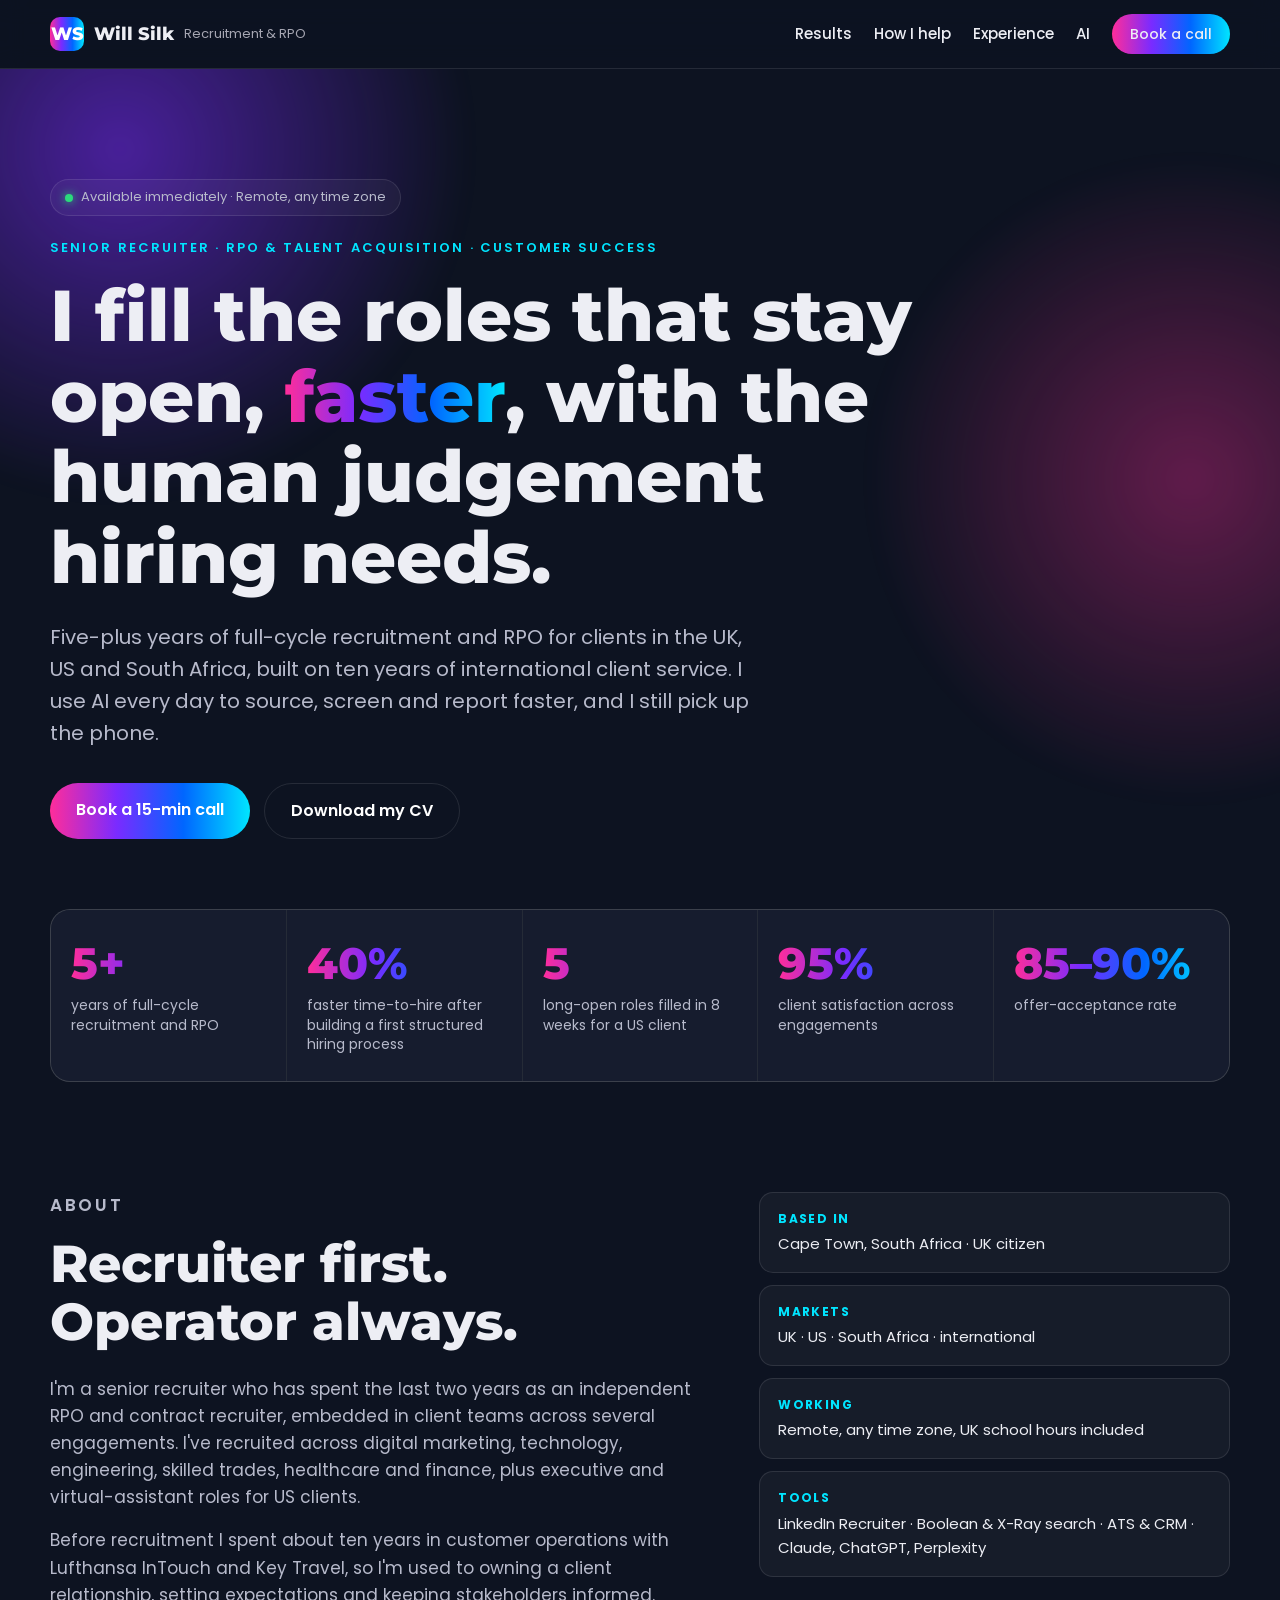
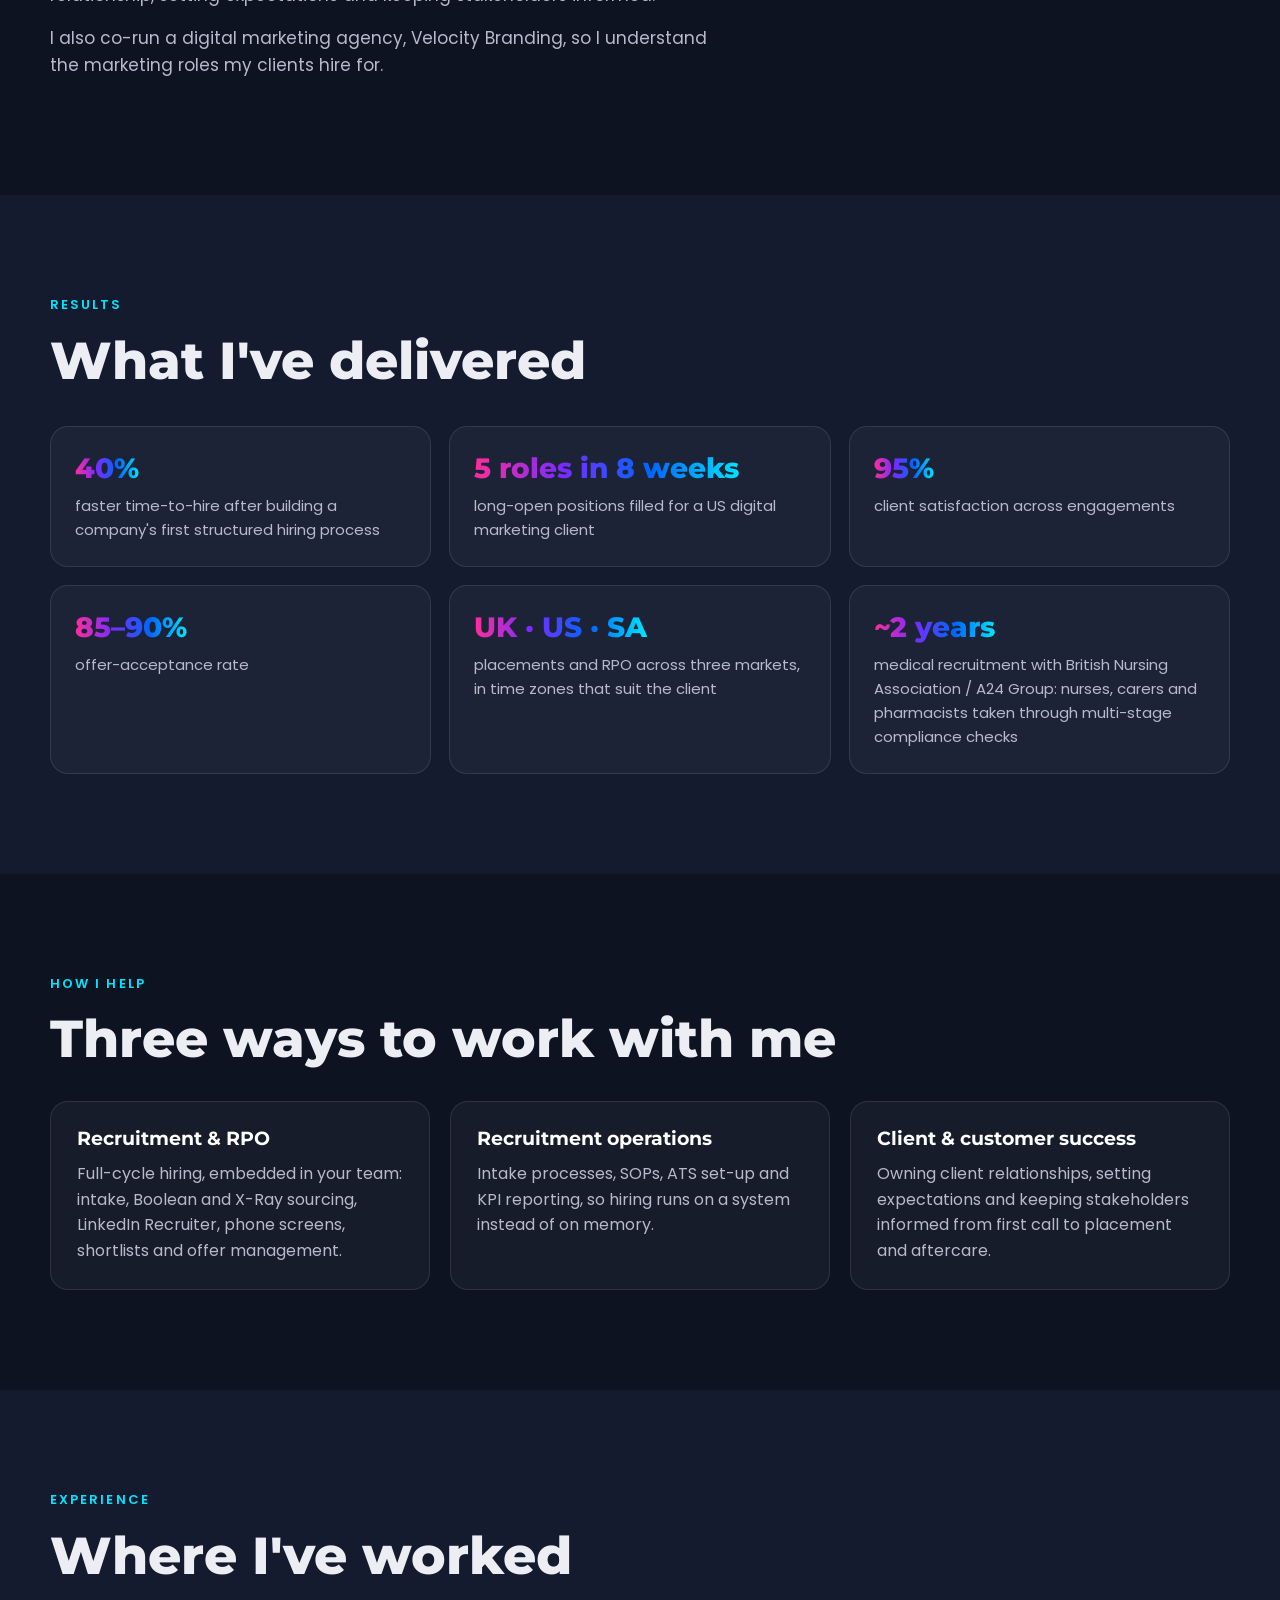
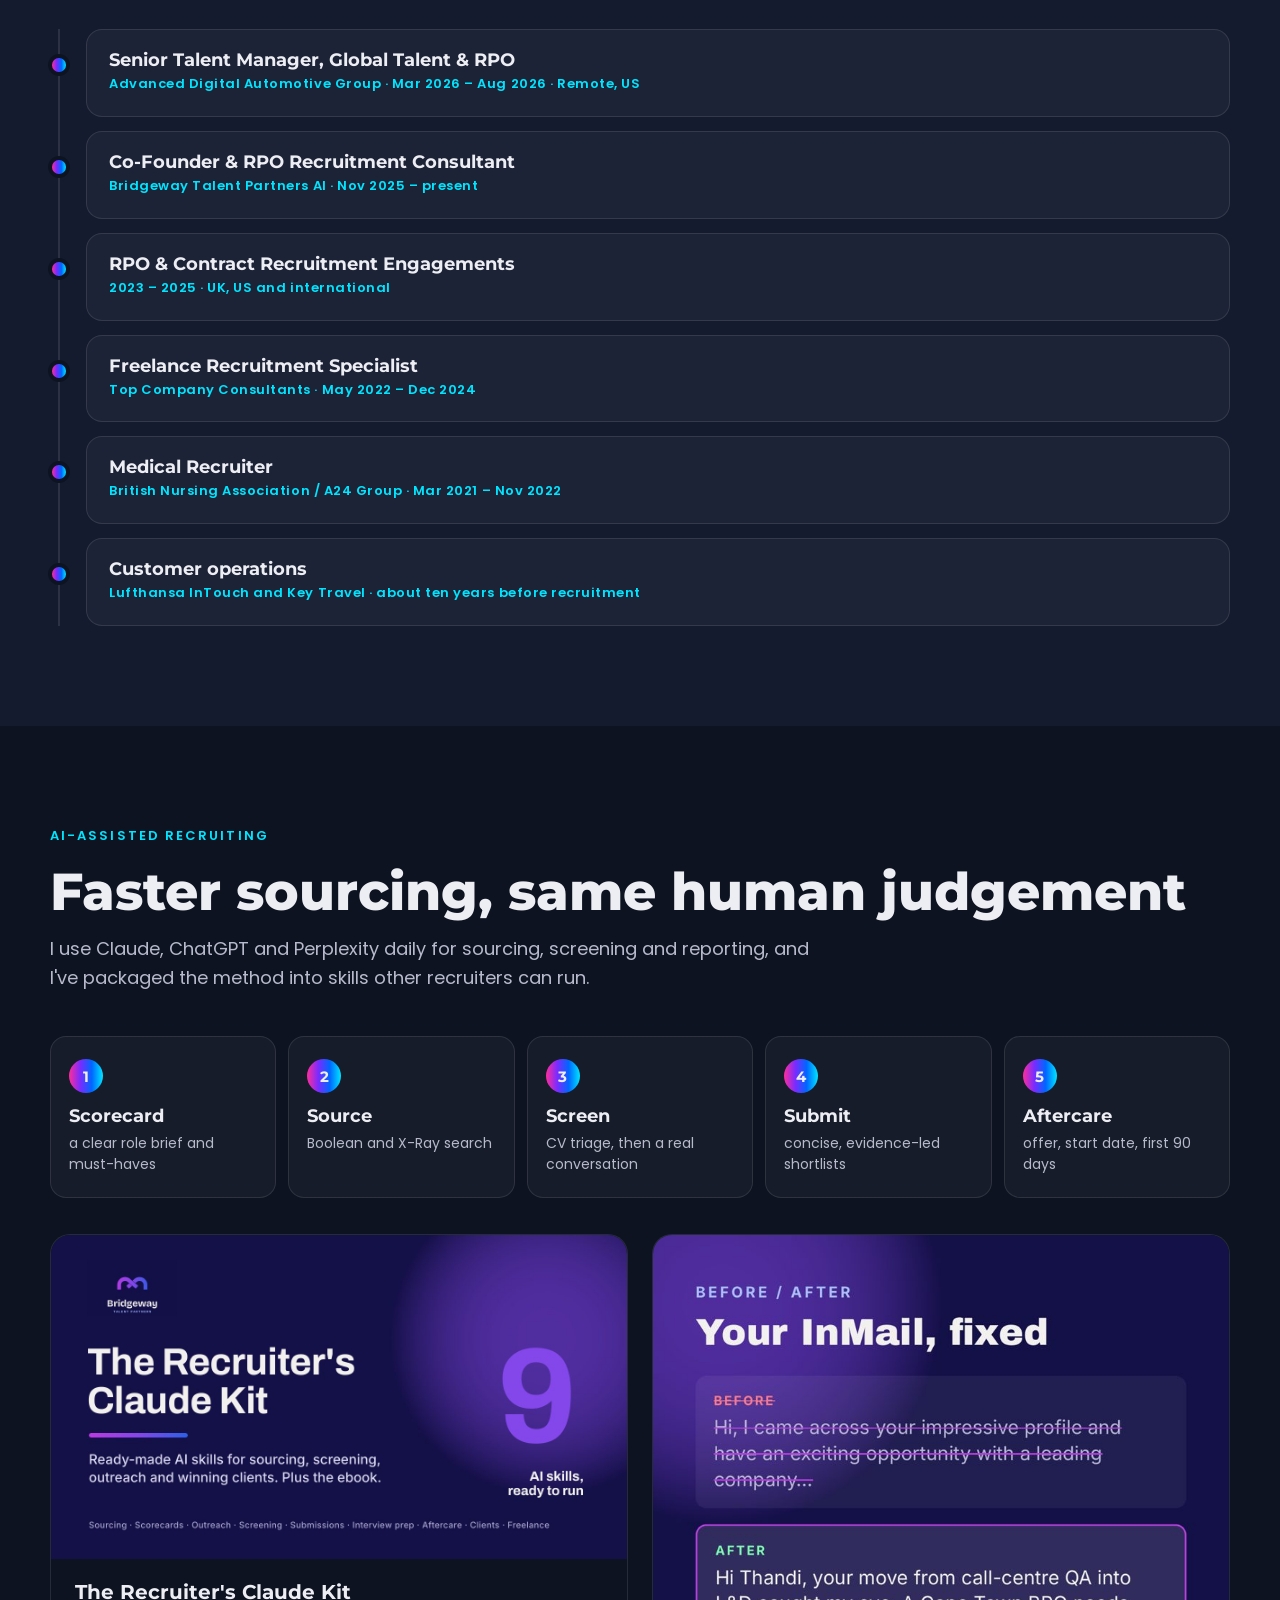
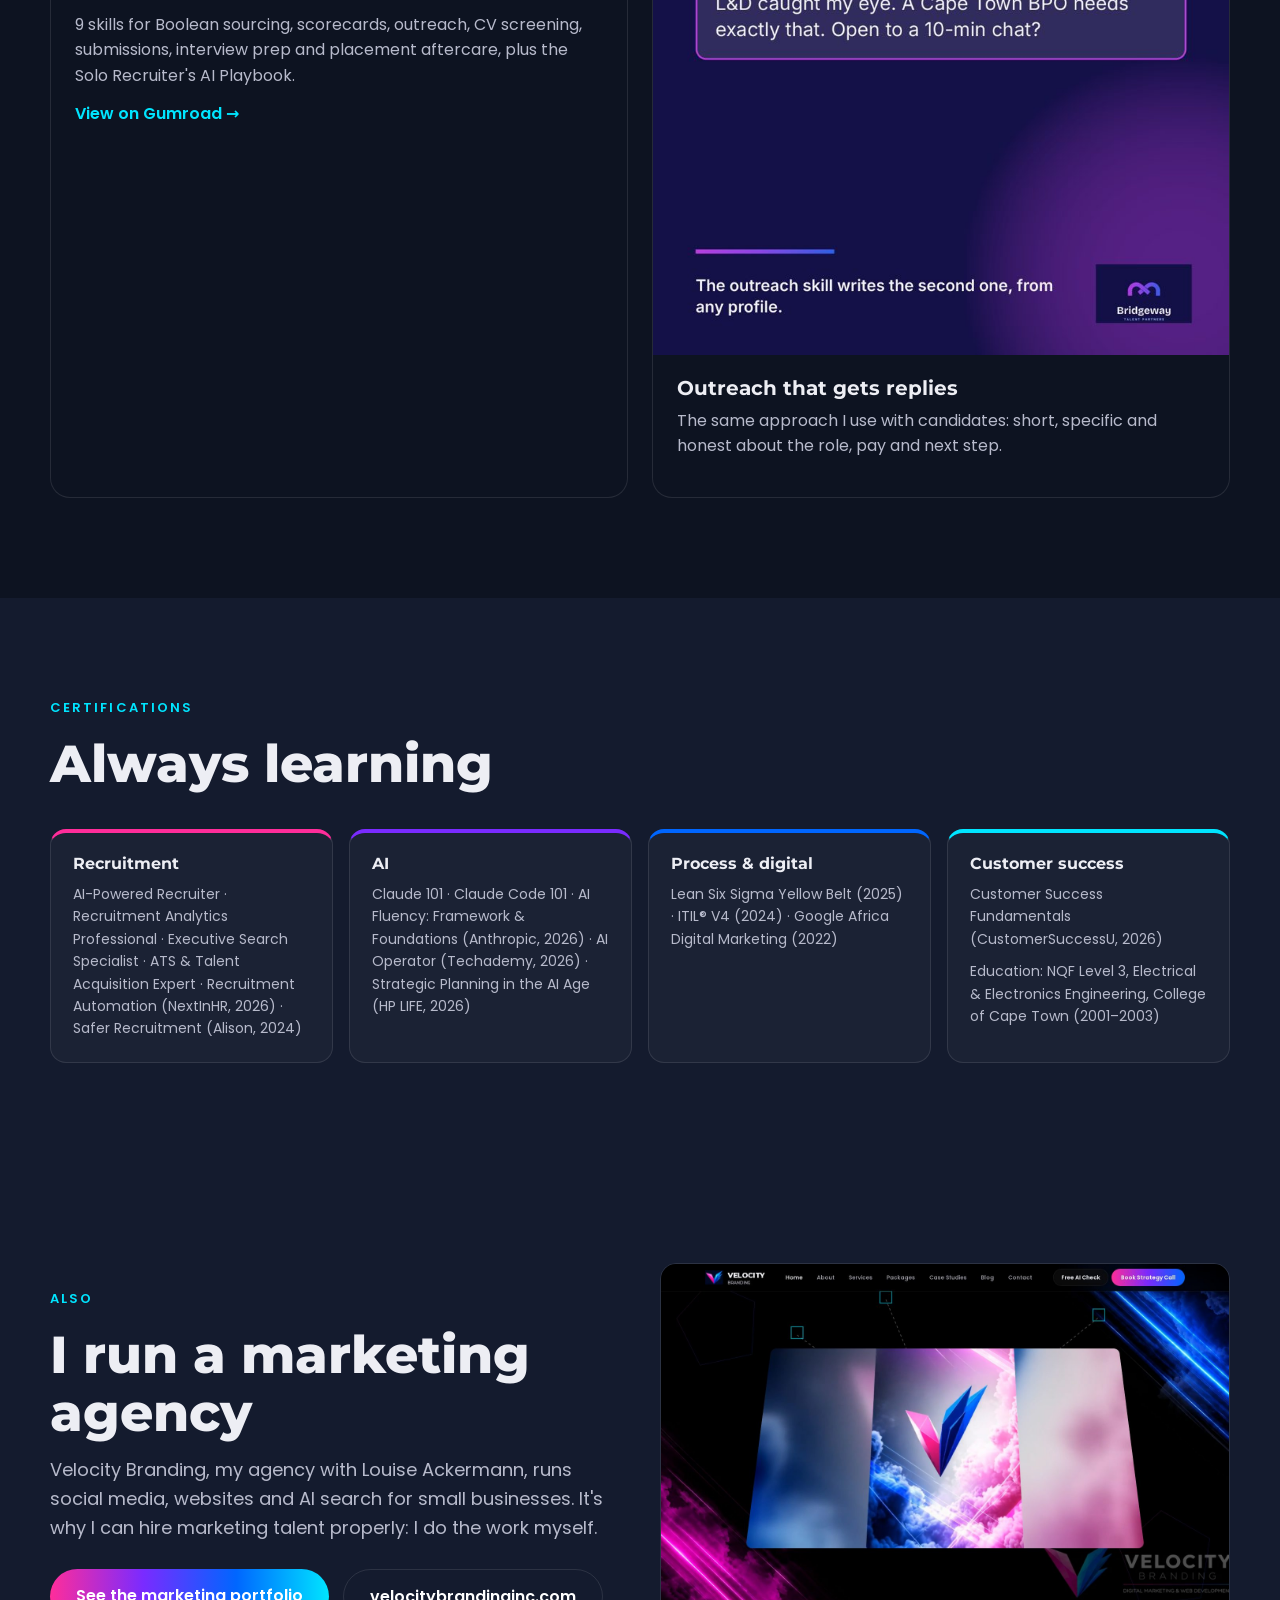
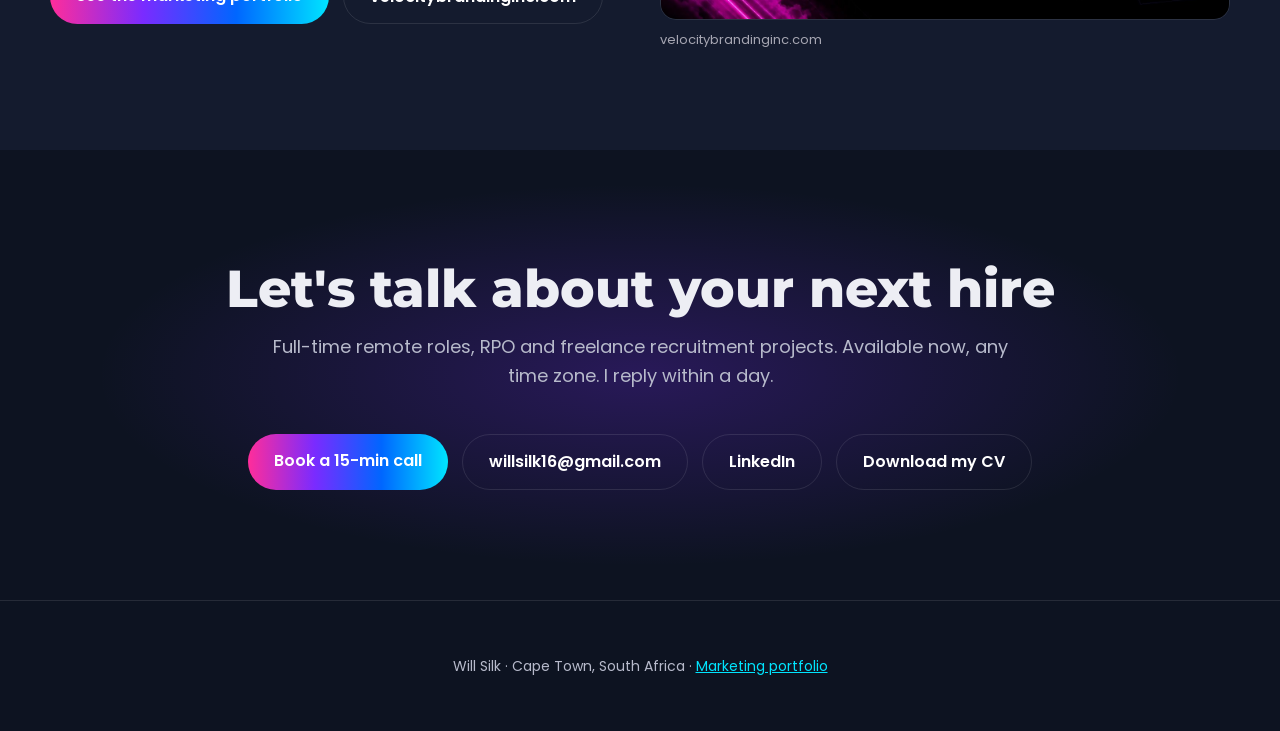
==== index.html @ e3991e6d "Use live Calendly link Co-Authored-By: Claude Sonnet 5.5 <noreply@anthropic.com>" ====
<!doctype html>
<html lang="en">
<head>
<meta charset="utf-8">
<meta name="viewport" content="width=device-width, initial-scale=1">
<title>Will Silk · Senior Recruiter, RPO &amp; Talent Acquisition</title>
<meta name="description" content="Will Silk: senior recruiter with 5+ years of full-cycle recruitment and RPO for UK, US and South African clients. AI-assisted sourcing and screening. Cape Town, remote, available immediately.">
<meta property="og:title" content="Will Silk · Senior Recruiter, RPO &amp; Talent Acquisition">
<meta property="og:description" content="Full-cycle recruitment and RPO for UK, US and South African clients, with AI-assisted sourcing and screening. Available immediately, remote.">
<link rel="icon" href="assets/img/vel-icon.png">
<link rel="preconnect" href="https://fonts.googleapis.com">
<link href="https://fonts.googleapis.com/css2?family=Montserrat:wght@600;700;800&family=Poppins:wght@400;500;600&display=swap" rel="stylesheet">
<link rel="stylesheet" href="assets/style.css">
</head>
<body>

<header class="nav">
  <a class="brand" href="#top"><span class="mono">WS</span><span>Will Silk</span><small>Recruitment &amp; RPO</small></a>
  <nav>
    <a href="#results">Results</a>
    <a href="#help">How I help</a>
    <a href="#experience">Experience</a>
    <a href="#ai">AI</a>
    <a class="btn small" href="#contact">Book a call</a>
  </nav>
</header>

<main id="top">

<section class="hero">
  <div class="glow g1"></div><div class="glow g2"></div>
  <div class="wrap">
    <span class="avail">Available immediately · Remote, any time zone</span>
    <p class="eyebrow">Senior recruiter · RPO &amp; talent acquisition · Customer success</p>
    <h1>I fill the roles that stay open, <span class="grad">faster</span>, with the human judgement hiring needs.</h1>
    <p class="lede">Five-plus years of full-cycle recruitment and RPO for clients in the UK, US and South Africa, built on ten years of international client service. I use AI every day to source, screen and report faster, and I still pick up the phone.</p>
    <div class="ctas">
      <a class="btn" href="https://calendly.com/willsilk/30min" target="_blank" rel="noopener">Book a 15-min call</a>
      <a class="btn ghost" href="assets/cv/Will_Silk_CV.pdf">Download my CV</a>
    </div>
  </div>
  <div class="wrap stats">
    <div class="stat"><b data-count="5" data-suffix="+">0</b><span>years of full-cycle recruitment and RPO</span></div>
    <div class="stat"><b data-count="40" data-suffix="%">0</b><span>faster time-to-hire after building a first structured hiring process</span></div>
    <div class="stat"><b data-count="5">0</b><span>long-open roles filled in 8 weeks for a US client</span></div>
    <div class="stat"><b data-count="95" data-suffix="%">0</b><span>client satisfaction across engagements</span></div>
    <div class="stat"><b>85–90%</b><span>offer-acceptance rate</span></div>
  </div>
</section>

<section id="about" class="wins">
  <div class="wrap about">
    <div>
      <p class="eyebrow">About</p>
      <h2>Recruiter first. Operator always.</h2>
      <p style="margin-top:24px">I'm a senior recruiter who has spent the last two years as an independent RPO and contract recruiter, embedded in client teams across several engagements. I've recruited across digital marketing, technology, engineering, skilled trades, healthcare and finance, plus executive and virtual-assistant roles for US clients.</p>
      <p>Before recruitment I spent about ten years in customer operations with Lufthansa InTouch and Key Travel, so I'm used to owning a client relationship, setting expectations and keeping stakeholders informed.</p>
      <p>I also co-run a digital marketing agency, Velocity Branding, so I understand the marketing roles my clients hire for.</p>
    </div>
    <div class="facts">
      <div><b>Based in</b>Cape Town, South Africa · UK citizen</div>
      <div><b>Markets</b>UK · US · South Africa · international</div>
      <div><b>Working</b>Remote, any time zone, UK school hours included</div>
      <div><b>Tools</b>LinkedIn Recruiter · Boolean &amp; X-Ray search · ATS &amp; CRM · Claude, ChatGPT, Perplexity</div>
    </div>
  </div>
</section>

<section id="results" class="case alt">
  <div class="wrap">
    <p class="eyebrow">Results</p>
    <h2>What I've delivered</h2>
    <div class="winlist">
      <div><b>40%</b><p>faster time-to-hire after building a company's first structured hiring process</p></div>
      <div><b>5 roles in 8 weeks</b><p>long-open positions filled for a US digital marketing client</p></div>
      <div><b>95%</b><p>client satisfaction across engagements</p></div>
      <div><b>85–90%</b><p>offer-acceptance rate</p></div>
      <div><b>UK · US · SA</b><p>placements and RPO across three markets, in time zones that suit the client</p></div>
      <div><b>~2 years</b><p>medical recruitment with British Nursing Association / A24 Group: nurses, carers and pharmacists taken through multi-stage compliance checks</p></div>
    </div>
  </div>
</section>

<section id="help" class="services">
  <div class="wrap">
    <p class="eyebrow">How I help</p>
    <h2>Three ways to work with me</h2>
    <div class="grid3">
      <div class="card"><h4>Recruitment &amp; RPO</h4><p>Full-cycle hiring, embedded in your team: intake, Boolean and X-Ray sourcing, LinkedIn Recruiter, phone screens, shortlists and offer management.</p></div>
      <div class="card"><h4>Recruitment operations</h4><p>Intake processes, SOPs, ATS set-up and KPI reporting, so hiring runs on a system instead of on memory.</p></div>
      <div class="card"><h4>Client &amp; customer success</h4><p>Owning client relationships, setting expectations and keeping stakeholders informed from first call to placement and aftercare.</p></div>
    </div>
  </div>
</section>

<section id="experience" class="case alt">
  <div class="wrap">
    <p class="eyebrow">Experience</p>
    <h2>Where I've worked</h2>
    <div class="timeline" style="margin-top:44px">
      <div><h4>Senior Talent Manager, Global Talent &amp; RPO</h4><em>Advanced Digital Automotive Group · Mar 2026 – Aug 2026 · Remote, US</em></div>
      <div><h4>Co-Founder &amp; RPO Recruitment Consultant</h4><em>Bridgeway Talent Partners AI · Nov 2025 – present</em></div>
      <div><h4>RPO &amp; Contract Recruitment Engagements</h4><em>2023 – 2025 · UK, US and international</em></div>
      <div><h4>Freelance Recruitment Specialist</h4><em>Top Company Consultants · May 2022 – Dec 2024</em></div>
      <div><h4>Medical Recruiter</h4><em>British Nursing Association / A24 Group · Mar 2021 – Nov 2022</em></div>
      <div><h4>Customer operations</h4><em>Lufthansa InTouch and Key Travel · about ten years before recruitment</em></div>
    </div>
  </div>
</section>

<section id="ai" class="stack">
  <div class="wrap">
    <p class="eyebrow">AI-assisted recruiting</p>
    <h2>Faster sourcing, same human judgement</h2>
    <p class="sub">I use Claude, ChatGPT and Perplexity daily for sourcing, screening and reporting, and I've packaged the method into skills other recruiters can run.</p>
    <div class="flow">
      <div><b>1</b>Scorecard<span>a clear role brief and must-haves</span></div>
      <div><b>2</b>Source<span>Boolean and X-Ray search</span></div>
      <div><b>3</b>Screen<span>CV triage, then a real conversation</span></div>
      <div><b>4</b>Submit<span>concise, evidence-led shortlists</span></div>
      <div><b>5</b>Aftercare<span>offer, start date, first 90 days</span></div>
    </div>
    <div class="prod" style="margin-top:36px">
      <a class="pcard" href="https://velocitybrand.gumroad.com/l/iprdfx" target="_blank" rel="noopener">
        <img src="assets/img/kit-recruiter.jpg" alt="The Recruiter's Claude Kit" loading="lazy">
        <div><h4>The Recruiter's Claude Kit</h4><p>9 skills for Boolean sourcing, scorecards, outreach, CV screening, submissions, interview prep and placement aftercare, plus the Solo Recruiter's AI Playbook.</p><span>View on Gumroad →</span></div>
      </a>
      <div class="pcard" style="cursor:default">
        <img src="assets/img/bw-i2-outreach.jpg" alt="Before and after candidate outreach message" loading="lazy">
        <div><h4>Outreach that gets replies</h4><p>The same approach I use with candidates: short, specific and honest about the role, pay and next step.</p></div>
      </div>
    </div>
  </div>
</section>

<section class="products">
  <div class="wrap">
    <p class="eyebrow">Certifications</p>
    <h2>Always learning</h2>
    <div class="certs" style="margin-top:36px">
      <div><h4>Recruitment</h4><p>AI-Powered Recruiter · Recruitment Analytics Professional · Executive Search Specialist · ATS &amp; Talent Acquisition Expert · Recruitment Automation (NextInHR, 2026) · Safer Recruitment (Alison, 2024)</p></div>
      <div><h4>AI</h4><p>Claude 101 · Claude Code 101 · AI Fluency: Framework &amp; Foundations (Anthropic, 2026) · AI Operator (Techademy, 2026) · Strategic Planning in the AI Age (HP LIFE, 2026)</p></div>
      <div><h4>Process &amp; digital</h4><p>Lean Six Sigma Yellow Belt (2025) · ITIL® V4 (2024) · Google Africa Digital Marketing (2022)</p></div>
      <div><h4>Customer success</h4><p>Customer Success Fundamentals (CustomerSuccessU, 2026)</p><p style="margin-top:10px">Education: NQF Level 3, Electrical &amp; Electronics Engineering, College of Cape Town (2001–2003)</p></div>
    </div>
  </div>
</section>

<section class="case alt">
  <div class="wrap vband">
    <div>
      <p class="eyebrow">Also</p>
      <h2>I run a marketing agency</h2>
      <p class="sub" style="margin-bottom:26px">Velocity Branding, my agency with Louise Ackermann, runs social media, websites and AI search for small businesses. It's why I can hire marketing talent properly: I do the work myself.</p>
      <div class="ctas">
        <a class="btn" href="https://velocitybranding.github.io/portfolio/" target="_blank" rel="noopener">See the marketing portfolio</a>
        <a class="btn ghost" href="https://velocitybrandinginc.com" target="_blank" rel="noopener">velocitybrandinginc.com</a>
      </div>
    </div>
    <figure><img src="assets/img/site-velocity.jpg" alt="Velocity Branding website" loading="lazy"><figcaption>velocitybrandinginc.com</figcaption></figure>
  </div>
</section>

<section id="contact" class="contact">
  <div class="wrap">
    <h2>Let's talk about your next hire</h2>
    <p class="sub">Full-time remote roles, RPO and freelance recruitment projects. Available now, any time zone. I reply within a day.</p>
    <div class="ctas center">
      <a class="btn" href="https://calendly.com/willsilk/30min" target="_blank" rel="noopener">Book a 15-min call</a>
      <a class="btn ghost" href="mailto:willsilk16@gmail.com">willsilk16@gmail.com</a>
      <a class="btn ghost" href="https://www.linkedin.com/in/willsilk/" target="_blank" rel="noopener">LinkedIn</a>
      <a class="btn ghost" href="assets/cv/Will_Silk_CV.pdf">Download my CV</a>
    </div>
  </div>
</section>

</main>

<footer>
  <p>Will Silk · Cape Town, South Africa · <a href="https://velocitybranding.github.io/portfolio/">Marketing portfolio</a></p>
</footer>

<script src="assets/main.js"></script>
</body>
</html>
---- assets/style.css ----
:root {
  --ink: #0D1321; --ink2: #141b2e; --line: rgba(255,255,255,.1);
  --pink: #FF2D9A; --purple: #7A2BFF; --blue: #0066FF; --cyan: #00E5FF; --grey: #A6A6B2;
  --text: #EDEEF4; --muted: #b7bacb;
  --grad: linear-gradient(90deg, var(--pink), var(--purple), var(--blue), var(--cyan));
}
* { box-sizing: border-box; }
html { scroll-behavior: smooth; }
body { margin: 0; background: var(--ink); color: var(--text); font: 16px/1.6 Poppins, system-ui, sans-serif; -webkit-font-smoothing: antialiased; }
img, video { max-width: 100%; display: block; }
a { color: var(--cyan); }
h1, h2, h3, h4 { font-family: Montserrat, sans-serif; line-height: 1.12; margin: 0; }
.wrap { width: min(1180px, 100% - 32px); margin: 0 auto; position: relative; }

/* nav */
.nav { position: sticky; top: 0; z-index: 10; display: flex; align-items: center; justify-content: space-between; gap: 16px;
  padding: 14px max(16px, calc((100% - 1180px) / 2)); background: rgba(13,19,33,.82); backdrop-filter: blur(12px); border-bottom: 1px solid var(--line); }
.brand { display: flex; align-items: center; gap: 10px; color: var(--text); text-decoration: none; }
.brand img { width: 30px; }
.brand span { font: 800 18px Montserrat; }
.brand small { color: var(--grey); font-size: 13px; }
.nav nav { display: flex; align-items: center; gap: 22px; }
.nav nav a { color: var(--text); text-decoration: none; font-weight: 500; font-size: 15px; }
.nav nav a:hover { color: var(--cyan); }

.btn { display: inline-block; padding: 14px 26px; border-radius: 999px; background: var(--grad); color: #fff; font-weight: 600; text-decoration: none; transition: transform .2s, box-shadow .2s; }
.btn:hover { transform: translateY(-2px); box-shadow: 0 10px 30px rgba(255,45,154,.3); }
.btn.ghost { background: transparent; border: 1.5px solid var(--line); }
.btn.ghost:hover { border-color: var(--cyan); box-shadow: none; }
.btn.small { padding: 9px 18px; font-size: 14px; }

/* hero */
.hero { position: relative; overflow: hidden; padding: 110px 0 70px; }
.glow { position: absolute; border-radius: 50%; filter: blur(10px); pointer-events: none; }
.g1 { width: 760px; height: 760px; left: -260px; top: -300px; background: radial-gradient(circle, rgba(122,43,255,.55), transparent 65%); }
.g2 { width: 700px; height: 700px; right: -260px; top: 60px; background: radial-gradient(circle, rgba(255,45,154,.35), transparent 65%); }
.eyebrow { color: var(--cyan); text-transform: uppercase; letter-spacing: .16em; font-size: 13px; font-weight: 600; margin: 0 0 16px; }
.hero h1 { font-size: clamp(38px, 6vw, 72px); font-weight: 800; max-width: 920px; }
.grad { background: var(--grad); -webkit-background-clip: text; background-clip: text; color: transparent; }
.lede { font-size: clamp(17px, 2vw, 20px); color: var(--muted); max-width: 720px; margin: 24px 0 34px; }
.ctas { display: flex; flex-wrap: wrap; gap: 14px; }
.ctas.center { justify-content: center; }
.stats { display: grid; grid-template-columns: repeat(5, 1fr); gap: 1px; margin-top: 70px; background: var(--line); border: 1px solid var(--line); border-radius: 20px; overflow: hidden; }
.stat { background: rgba(20,27,46,.9); padding: 26px 20px; }
.stat b, .kpi b { display: block; font: 800 clamp(30px, 3.6vw, 44px) Montserrat; background: var(--grad); -webkit-background-clip: text; background-clip: text; color: transparent; }
.stat span, .kpi span { color: var(--muted); font-size: 14px; line-height: 1.4; display: block; margin-top: 6px; }

/* sections */
section { padding: 100px 0; }
.case.alt, .products { background: var(--ink2); }
h2 { font-size: clamp(32px, 4.4vw, 52px); font-weight: 800; }
.sub { color: var(--muted); font-size: 18px; max-width: 760px; margin: 14px 0 44px; }
h3.mini { font-size: 15px; text-transform: uppercase; letter-spacing: .12em; color: var(--grey); margin: 56px 0 18px; font-weight: 700; }
.grid3 { display: grid; grid-template-columns: repeat(3, 1fr); gap: 20px; }
.card { background: rgba(255,255,255,.04); border: 1px solid var(--line); border-radius: 18px; padding: 26px; }
.card h4 { font-size: 19px; margin-bottom: 12px; color: #fff; }
.card p, .card li { color: var(--muted); margin: 0; }
.card ul { margin: 0; padding-left: 18px; }
.card li { margin-bottom: 6px; }

.kpis { display: grid; grid-template-columns: repeat(6, 1fr); gap: 14px; }
.kpi { background: rgba(255,255,255,.04); border: 1px solid var(--line); border-radius: 16px; padding: 20px 16px; }
.kpi b { font-size: clamp(26px, 2.6vw, 36px); }

.split { display: grid; grid-template-columns: 1fr 1fr; gap: 50px; }
.bars { display: grid; gap: 14px; }
.bar { display: grid; grid-template-columns: 170px 1fr 70px; align-items: center; gap: 14px; font-size: 14px; }
.bar span { color: var(--muted); }
.bar i { height: 12px; border-radius: 99px; background: rgba(255,255,255,.07); position: relative; overflow: hidden; }
.bar i::after { content: ""; position: absolute; inset: 0; width: 0; background: var(--grad); border-radius: 99px; transition: width 1.4s cubic-bezier(.2,.8,.2,1); }
.bar.on i::after { width: var(--w); }
.bar em { font-style: normal; font-weight: 600; text-align: right; }
.note { color: var(--grey); font-size: 14px; margin: 14px 0 0; }

.vs { display: flex; align-items: center; gap: 18px; }
.vs > div { flex: 1; text-align: center; padding: 22px; border-radius: 16px; background: rgba(255,255,255,.04); border: 1px solid var(--line); }
.vs .arrow { flex: 0; background: none; border: 0; font-size: 30px; color: var(--cyan); padding: 0; }
.vs .win { border-color: var(--pink); box-shadow: 0 0 40px rgba(255,45,154,.18); }
.vs b { font: 800 40px Montserrat; display: block; }
.vs .win b { color: var(--pink); }
.vs span { color: var(--muted); font-size: 14px; }

.shots { display: grid; grid-template-columns: 3fr 1fr; gap: 20px; margin-top: 56px; align-items: start; }
figure { margin: 0; }
figure img, figure video { border-radius: 16px; border: 1px solid var(--line); width: 100%; }
.phone img, .phone video { aspect-ratio: 9/19; object-fit: cover; object-position: top; }
figcaption { color: var(--grey); font-size: 13px; margin-top: 10px; }
.reels { display: grid; grid-template-columns: repeat(4, 1fr); gap: 16px; margin-top: 30px; }
.reels video { border-radius: 16px; aspect-ratio: 9/16; object-fit: cover; border: 1px solid var(--line); width: 100%; }
.gallery { display: grid; grid-template-columns: repeat(8, 1fr); gap: 10px; margin-top: 24px; }
.gallery.four { grid-template-columns: repeat(4, 1fr); gap: 16px; }
.gallery img { border-radius: 12px; aspect-ratio: 4/5; object-fit: cover; width: 100%; transition: transform .3s; }
.gallery img:hover { transform: scale(1.04); }

/* stack */
.flow { display: grid; grid-template-columns: repeat(5, 1fr); gap: 12px; counter-reset: s; }
.flow div { position: relative; padding: 22px 18px; border-radius: 16px; background: rgba(255,255,255,.04); border: 1px solid var(--line); font: 700 18px Montserrat; }
.flow b { display: grid; place-items: center; width: 34px; height: 34px; border-radius: 50%; background: var(--grad); font-size: 15px; margin-bottom: 12px; }
.flow span { display: block; font: 400 14px Poppins; color: var(--muted); margin-top: 6px; }
.tools { display: grid; grid-template-columns: repeat(4, 1fr); gap: 16px; margin-top: 30px; }
.tool { padding: 22px; border-radius: 16px; background: linear-gradient(160deg, rgba(122,43,255,.12), rgba(255,255,255,.02)); border: 1px solid var(--line); display: flex; flex-direction: column; }
.tool h4 { font-size: 17px; margin-bottom: 8px; }
.tool p { color: var(--muted); font-size: 14px; margin: 0 0 14px; flex: 1; }
.tool em { font-style: normal; font-size: 12px; text-transform: uppercase; letter-spacing: .12em; color: var(--cyan); }
.skills { display: grid; grid-template-columns: repeat(3, 1fr); gap: 20px; }
.skills div { padding: 26px; border-radius: 18px; border: 1px solid var(--line); border-top: 4px solid var(--pink); background: rgba(255,255,255,.03); }
.skills div:nth-child(2) { border-top-color: var(--purple); }
.skills div:nth-child(3) { border-top-color: var(--cyan); }
.skills h4 { font-size: 18px; margin-bottom: 10px; }
.skills small { color: var(--grey); font-weight: 600; margin-left: 6px; }
.skills p { color: var(--muted); font-size: 14px; margin: 0; }

/* products */
.prod { display: grid; grid-template-columns: 1fr 1fr; gap: 24px; }
.pcard { display: block; text-decoration: none; color: var(--text); border-radius: 20px; overflow: hidden; border: 1px solid var(--line); background: var(--ink); transition: transform .25s, border-color .25s; }
.pcard:hover { transform: translateY(-4px); border-color: var(--pink); }
.pcard div { padding: 22px 24px 26px; }
.pcard h4 { font-size: 20px; }
.pcard p { color: var(--muted); margin: 8px 0 12px; }
.pcard span { color: var(--cyan); font-weight: 600; }

.contact { text-align: center; padding: 110px 0; background: radial-gradient(ellipse at center, rgba(122,43,255,.25), transparent 60%); }
.contact .sub { margin-left: auto; margin-right: auto; }
footer { text-align: center; padding: 40px 16px; border-top: 1px solid var(--line); color: var(--muted); font-size: 14px; }
footer .small { font-size: 12px; color: var(--grey); max-width: 680px; margin: 8px auto 0; }

.reveal { opacity: 0; transform: translateY(24px); transition: opacity .7s, transform .7s; }
.reveal.on { opacity: 1; transform: none; }
@media (prefers-reduced-motion: reduce) { .reveal { opacity: 1; transform: none; transition: none; } .bar i::after { transition: none; } }

@media (max-width: 980px) {
  .stats { grid-template-columns: repeat(2, 1fr); }
  .stats .stat:last-child { grid-column: span 2; }
  .kpis { grid-template-columns: repeat(3, 1fr); }
  .grid3, .skills, .split, .prod { grid-template-columns: 1fr; }
  .tools { grid-template-columns: repeat(2, 1fr); }
  .flow { grid-template-columns: 1fr 1fr; }
  .gallery { grid-template-columns: repeat(4, 1fr); }
  .reels { grid-template-columns: repeat(2, 1fr); }
  .shots { grid-template-columns: 1fr; }
  .shots .phone { max-width: 280px; }
}
@media (max-width: 600px) {
  section { padding: 70px 0; }
  .hero { padding-top: 70px; }
  .nav nav a:not(.btn) { display: none; }
  .brand small { display: none; }
  .kpis { grid-template-columns: repeat(2, 1fr); }
  .tools, .flow { grid-template-columns: 1fr; }
  .gallery.four { grid-template-columns: repeat(2, 1fr); }
  .bar { grid-template-columns: 110px 1fr 56px; font-size: 13px; }
  .vs { flex-direction: column; }
  .vs .arrow { transform: rotate(90deg); }
}
.services h2 { margin-bottom: 32px; }
.wins { padding-top: 40px; }
.winlist { display: grid; grid-template-columns: repeat(3, 1fr); gap: 18px; margin-top: 36px; }
.winlist div { padding: 24px; border-radius: 18px; background: rgba(255,255,255,.04); border: 1px solid var(--line); }
.winlist b { font: 800 28px Montserrat; background: var(--grad); -webkit-background-clip: text; background-clip: text; color: transparent; }
.winlist p { color: var(--muted); margin: 8px 0 0; font-size: 15px; }
@media (max-width: 980px) { .winlist { grid-template-columns: 1fr 1fr; } }
@media (max-width: 600px) { .winlist { grid-template-columns: 1fr; } }

/* personal-site additions */
.mono { display: grid; place-items: center; width: 34px; height: 34px; border-radius: 10px; background: var(--grad); color: #fff; font: 800 15px Montserrat; }
.avail { display: inline-flex; align-items: center; gap: 8px; padding: 7px 14px; border-radius: 99px; border: 1px solid var(--line); background: rgba(255,255,255,.04); font-size: 13px; color: var(--muted); margin-bottom: 22px; }
.avail::before { content: ""; width: 8px; height: 8px; border-radius: 50%; background: #2bd97c; box-shadow: 0 0 10px #2bd97c; }
.about { display: grid; grid-template-columns: 1.4fr 1fr; gap: 50px; align-items: start; }
.about p { color: var(--muted); font-size: 17px; margin: 0 0 16px; }
.facts { display: grid; gap: 12px; }
.facts div { padding: 16px 18px; border-radius: 14px; background: rgba(255,255,255,.04); border: 1px solid var(--line); font-size: 15px; }
.facts b { display: block; color: var(--cyan); font-size: 12px; text-transform: uppercase; letter-spacing: .12em; margin-bottom: 4px; }
.timeline { display: grid; gap: 14px; border-left: 2px solid var(--line); padding-left: 26px; margin-left: 8px; }
.timeline > div { position: relative; padding: 20px 22px; border-radius: 16px; background: rgba(255,255,255,.04); border: 1px solid var(--line); }
.timeline > div::before { content: ""; position: absolute; left: -35px; top: 28px; width: 14px; height: 14px; border-radius: 50%; background: var(--grad); box-shadow: 0 0 0 4px var(--ink); }
.timeline h4 { font-size: 18px; }
.timeline em { font-style: normal; color: var(--cyan); font-size: 13px; font-weight: 600; letter-spacing: .04em; }
.timeline p { color: var(--muted); font-size: 14px; margin: 6px 0 0; }
.certs { display: grid; grid-template-columns: repeat(4, 1fr); gap: 16px; }
.certs div { padding: 22px; border-radius: 16px; border: 1px solid var(--line); border-top: 4px solid var(--pink); background: rgba(255,255,255,.03); }
.certs div:nth-child(2) { border-top-color: var(--purple); }
.certs div:nth-child(3) { border-top-color: var(--blue); }
.certs div:nth-child(4) { border-top-color: var(--cyan); }
.certs h4 { font-size: 16px; margin-bottom: 10px; }
.certs p { color: var(--muted); font-size: 14px; margin: 0; }
.vband { display: grid; grid-template-columns: 1fr 1fr; gap: 40px; align-items: center; }
.vband figure img { border-radius: 16px; }
@media (max-width: 980px) { .about, .vband { grid-template-columns: 1fr; } .certs { grid-template-columns: 1fr 1fr; } }
@media (max-width: 600px) { .certs { grid-template-columns: 1fr; } }
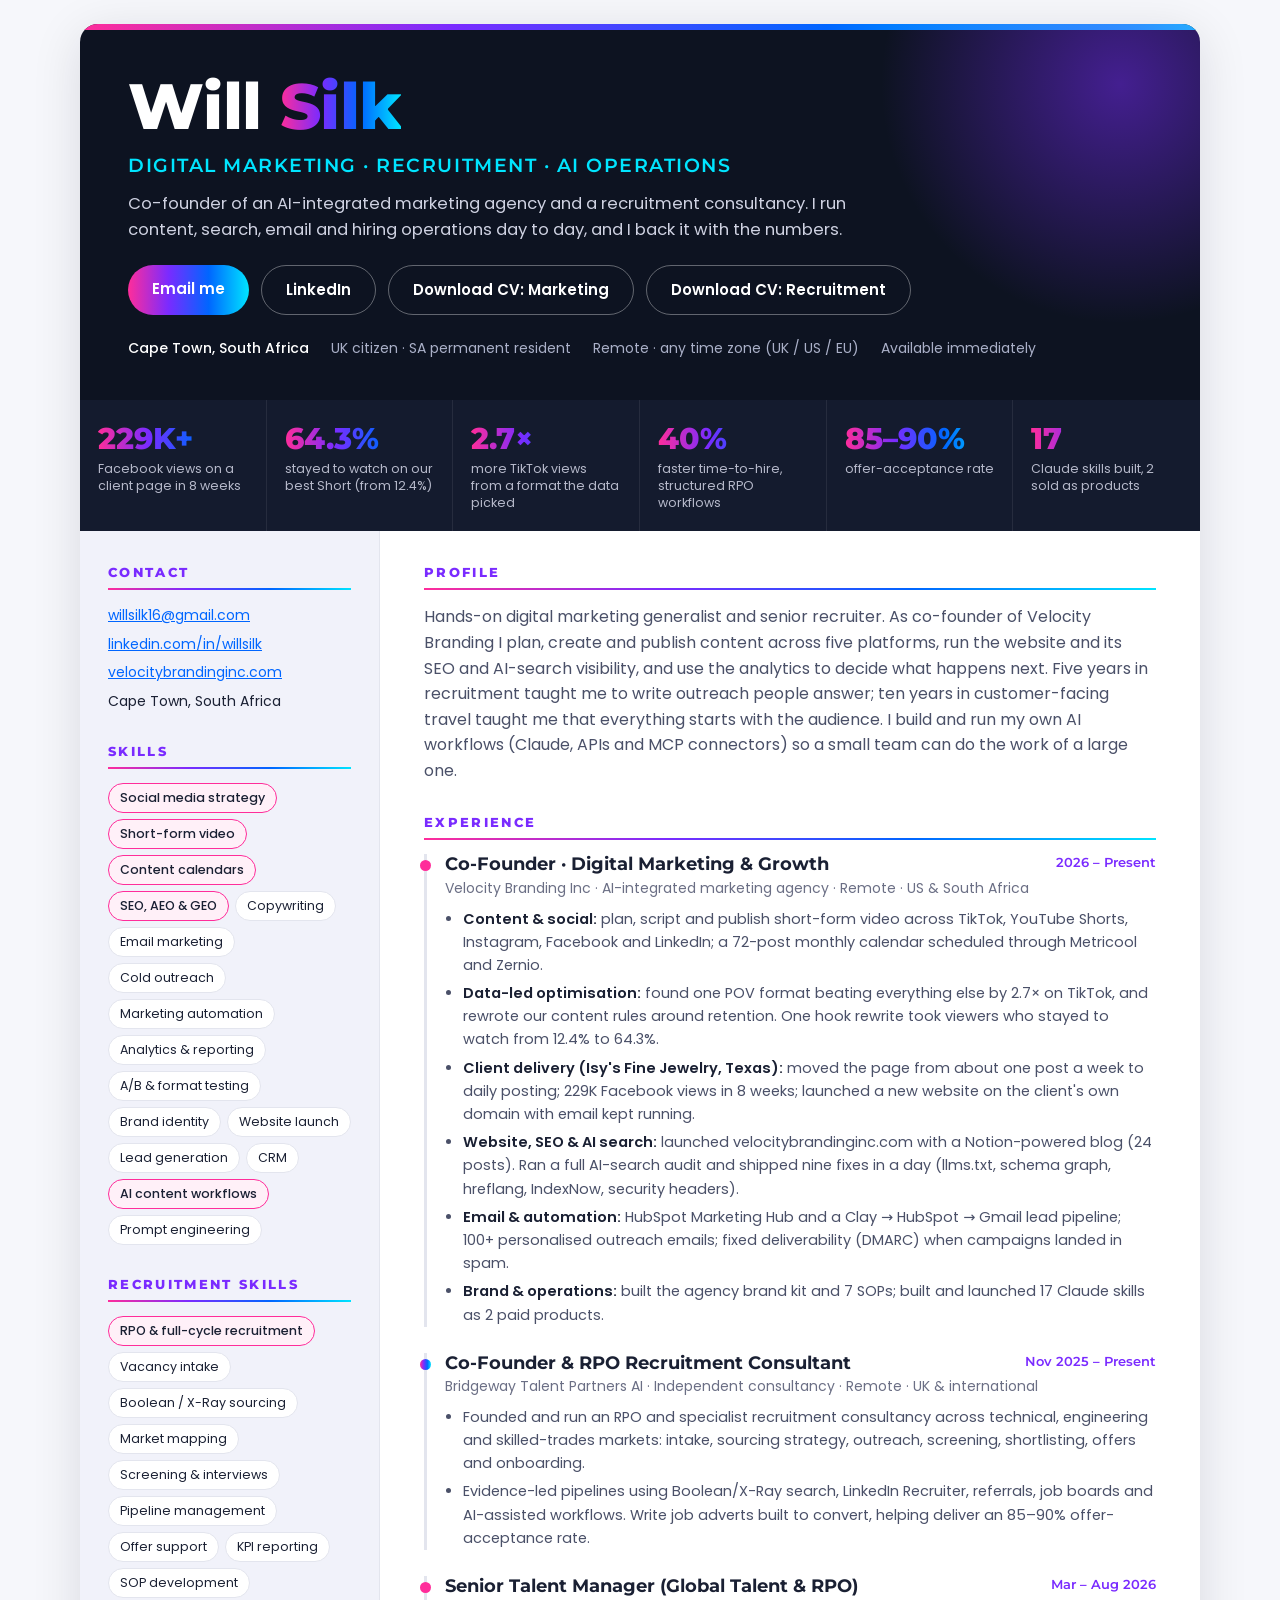
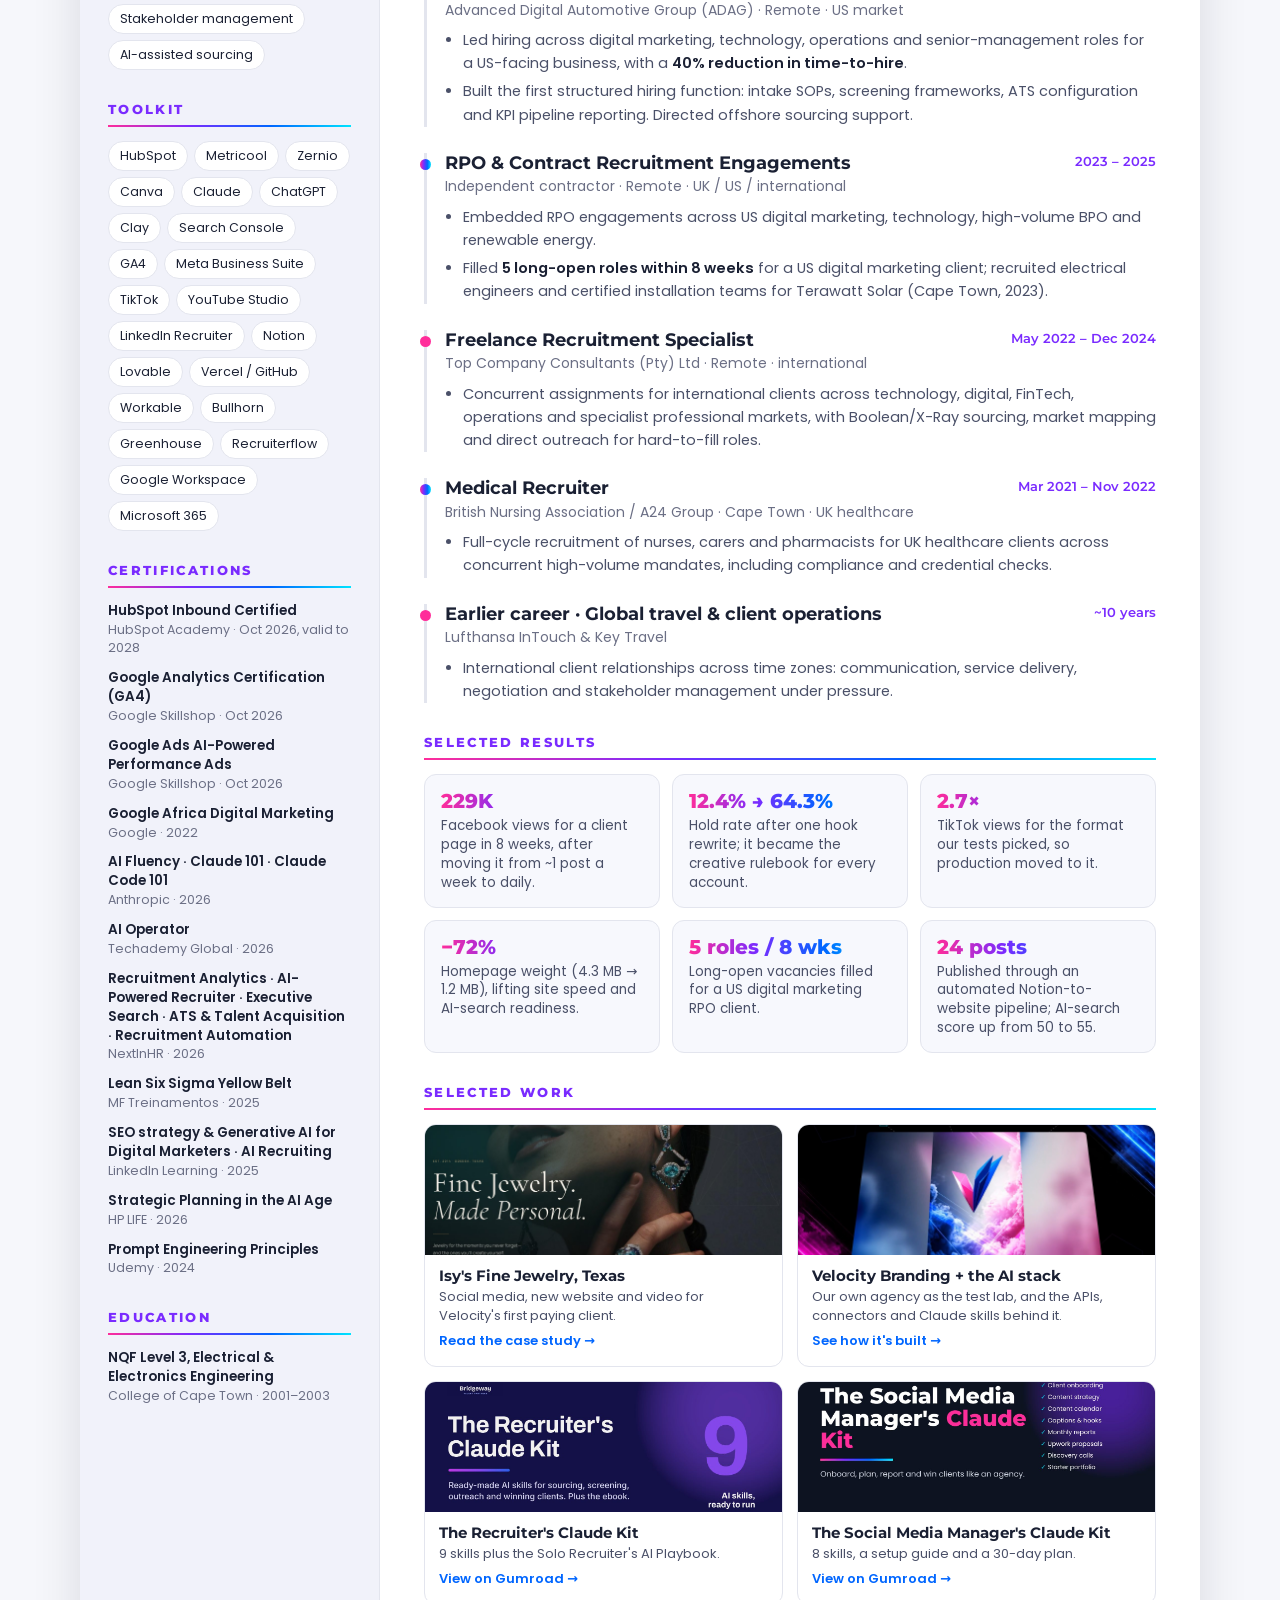
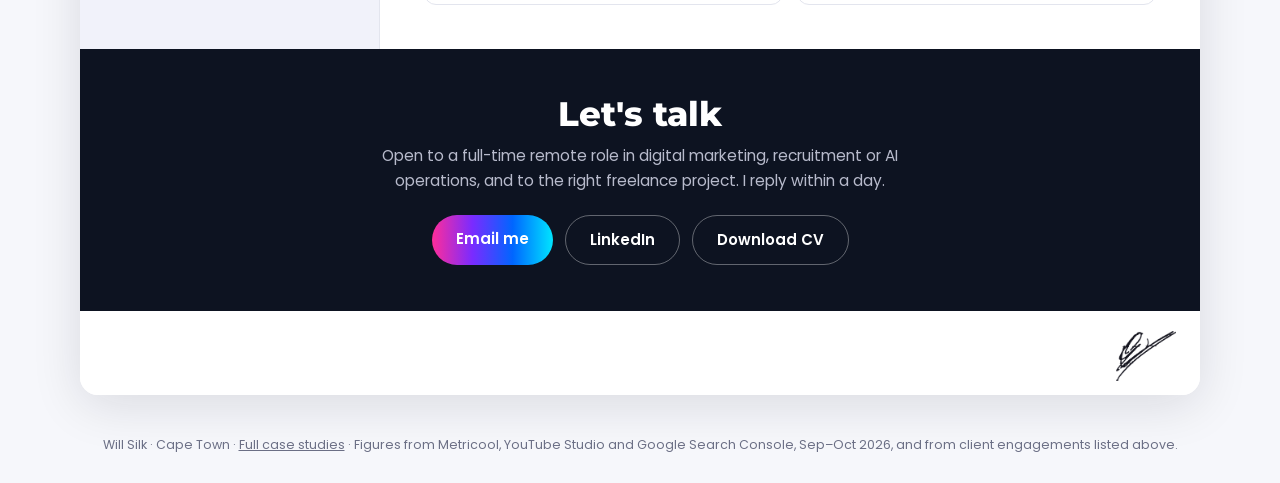
==== commit 284982dd: "Replace home page with CV-style portfolio (signed CVs, work.html case studies) Co-Authored-By: Claud" ====
--- a/index.html
+++ b/index.html
@@ -3,183 +3,235 @@
 <head>
 <meta charset="utf-8">
 <meta name="viewport" content="width=device-width, initial-scale=1">
-<title>Will Silk · Senior Recruiter, RPO &amp; Talent Acquisition</title>
-<meta name="description" content="Will Silk: senior recruiter with 5+ years of full-cycle recruitment and RPO for UK, US and South African clients. AI-assisted sourcing and screening. Cape Town, remote, available immediately.">
-<meta property="og:title" content="Will Silk · Senior Recruiter, RPO &amp; Talent Acquisition">
-<meta property="og:description" content="Full-cycle recruitment and RPO for UK, US and South African clients, with AI-assisted sourcing and screening. Available immediately, remote.">
+<title>Will Silk · CV · Digital Marketing, Recruitment &amp; AI Operations</title>
+<meta name="description" content="Will Silk: co-founder of Velocity Branding and Bridgeway Talent Partners. Digital marketing, RPO recruitment and AI automation. Experience, skills, certifications and results.">
+<meta property="og:title" content="Will Silk · CV">
+<meta property="og:description" content="Digital marketing, recruitment and AI operations. Job history, skills, certifications and real results.">
+<meta property="og:image" content="assets/img/site-isys.jpg">
 <link rel="icon" href="assets/img/vel-icon.png">
 <link rel="preconnect" href="https://fonts.googleapis.com">
 <link href="https://fonts.googleapis.com/css2?family=Montserrat:wght@600;700;800&family=Poppins:wght@400;500;600&display=swap" rel="stylesheet">
-<link rel="stylesheet" href="assets/style.css">
+<link rel="stylesheet" href="assets/cv.css">
 </head>
 <body>
-
-<header class="nav">
-  <a class="brand" href="#top"><span class="mono">WS</span><span>Will Silk</span><small>Recruitment &amp; RPO</small></a>
-  <nav>
-    <a href="#results">Results</a>
-    <a href="#help">How I help</a>
-    <a href="#experience">Experience</a>
-    <a href="#ai">AI</a>
-    <a class="btn small" href="#contact">Book a call</a>
-  </nav>
+<div class="sheet">
+
+<header class="head">
+  <h1>Will <span>Silk</span></h1>
+  <p class="role">Digital Marketing · Recruitment · AI Operations</p>
+  <p class="tag">Co-founder of an AI-integrated marketing agency and a recruitment consultancy. I run content, search, email and hiring operations day to day, and I back it with the numbers.</p>
+  <div class="cta">
+    <a class="btn" href="mailto:willsilk16@gmail.com">Email me</a>
+    <a class="btn ghost" href="https://www.linkedin.com/in/willsilk" target="_blank" rel="noopener">LinkedIn</a>
+    <a class="btn ghost" href="assets/cv/Will_Silk_CV_Digital_Marketing.pdf" target="_blank" rel="noopener">Download CV: Marketing</a>
+    <a class="btn ghost" href="assets/cv/Will_Silk_CV_Senior_Recruitment_RPO.pdf" target="_blank" rel="noopener">Download CV: Recruitment</a>
+  </div>
+  <ul class="facts">
+    <li><b>Cape Town, South Africa</b></li>
+    <li>UK citizen · SA permanent resident</li>
+    <li>Remote · any time zone (UK / US / EU)</li>
+    <li>Available immediately</li>
+  </ul>
 </header>
 
-<main id="top">
-
-<section class="hero">
-  <div class="glow g1"></div><div class="glow g2"></div>
-  <div class="wrap">
-    <span class="avail">Available immediately · Remote, any time zone</span>
-    <p class="eyebrow">Senior recruiter · RPO &amp; talent acquisition · Customer success</p>
-    <h1>I fill the roles that stay open, <span class="grad">faster</span>, with the human judgement hiring needs.</h1>
-    <p class="lede">Five-plus years of full-cycle recruitment and RPO for clients in the UK, US and South Africa, built on ten years of international client service. I use AI every day to source, screen and report faster, and I still pick up the phone.</p>
-    <div class="ctas">
-      <a class="btn" href="https://calendly.com/willsilk/30min" target="_blank" rel="noopener">Book a 15-min call</a>
-      <a class="btn ghost" href="assets/cv/Will_Silk_CV.pdf">Download my CV</a>
+<div class="strip">
+  <div><b>229K+</b><span>Facebook views on a client page in 8 weeks</span></div>
+  <div><b>64.3%</b><span>stayed to watch on our best Short (from 12.4%)</span></div>
+  <div><b>2.7×</b><span>more TikTok views from a format the data picked</span></div>
+  <div><b>40%</b><span>faster time-to-hire, structured RPO workflows</span></div>
+  <div><b>85–90%</b><span>offer-acceptance rate</span></div>
+  <div><b>17</b><span>Claude skills built, 2 sold as products</span></div>
+</div>
+
+<div class="cols">
+<aside>
+  <section class="contact">
+    <h2>Contact</h2>
+    <a href="mailto:willsilk16@gmail.com">willsilk16@gmail.com</a>
+    <a href="https://www.linkedin.com/in/willsilk" target="_blank" rel="noopener">linkedin.com/in/willsilk</a>
+    <a href="https://velocitybrandinginc.com" target="_blank" rel="noopener">velocitybrandinginc.com</a>
+    <span>Cape Town, South Africa</span>
+  </section>
+
+  <section>
+    <h2>Skills</h2>
+    <ul class="chips">
+      <li class="hl">Social media strategy</li><li class="hl">Short-form video</li><li class="hl">Content calendars</li>
+      <li class="hl">SEO, AEO &amp; GEO</li><li>Copywriting</li><li>Email marketing</li><li>Cold outreach</li>
+      <li>Marketing automation</li><li>Analytics &amp; reporting</li><li>A/B &amp; format testing</li><li>Brand identity</li>
+      <li>Website launch</li><li>Lead generation</li><li>CRM</li><li class="hl">AI content workflows</li><li>Prompt engineering</li>
+    </ul>
+  </section>
+
+  <section>
+    <h2>Recruitment skills</h2>
+    <ul class="chips">
+      <li class="hl">RPO &amp; full-cycle recruitment</li><li>Vacancy intake</li><li>Boolean / X-Ray sourcing</li>
+      <li>Market mapping</li><li>Screening &amp; interviews</li><li>Pipeline management</li><li>Offer support</li>
+      <li>KPI reporting</li><li>SOP development</li><li>Stakeholder management</li><li>AI-assisted sourcing</li>
+    </ul>
+  </section>
+
+  <section>
+    <h2>Toolkit</h2>
+    <ul class="chips">
+      <li>HubSpot</li><li>Metricool</li><li>Zernio</li><li>Canva</li><li>Claude</li><li>ChatGPT</li><li>Clay</li>
+      <li>Search Console</li><li>GA4</li><li>Meta Business Suite</li><li>TikTok</li><li>YouTube Studio</li>
+      <li>LinkedIn Recruiter</li><li>Notion</li><li>Lovable</li><li>Vercel / GitHub</li><li>Workable</li>
+      <li>Bullhorn</li><li>Greenhouse</li><li>Recruiterflow</li><li>Google Workspace</li><li>Microsoft 365</li>
+    </ul>
+  </section>
+
+  <section>
+    <h2>Certifications</h2>
+    <p class="cert"><b>HubSpot Inbound Certified</b><span>HubSpot Academy · Oct 2026, valid to 2028</span></p>
+    <p class="cert"><b>Google Analytics Certification (GA4)</b><span>Google Skillshop · Oct 2026</span></p>
+    <p class="cert"><b>Google Ads AI-Powered Performance Ads</b><span>Google Skillshop · Oct 2026</span></p>
+    <p class="cert"><b>Google Africa Digital Marketing</b><span>Google · 2022</span></p>
+    <p class="cert"><b>AI Fluency · Claude 101 · Claude Code 101</b><span>Anthropic · 2026</span></p>
+    <p class="cert"><b>AI Operator</b><span>Techademy Global · 2026</span></p>
+    <p class="cert"><b>Recruitment Analytics · AI-Powered Recruiter · Executive Search · ATS &amp; Talent Acquisition · Recruitment Automation</b><span>NextInHR · 2026</span></p>
+    <p class="cert"><b>Lean Six Sigma Yellow Belt</b><span>MF Treinamentos · 2025</span></p>
+    <p class="cert"><b>SEO strategy &amp; Generative AI for Digital Marketers · AI Recruiting</b><span>LinkedIn Learning · 2025</span></p>
+    <p class="cert"><b>Strategic Planning in the AI Age</b><span>HP LIFE · 2026</span></p>
+    <p class="cert"><b>Prompt Engineering Principles</b><span>Udemy · 2024</span></p>
+  </section>
+
+  <section>
+    <h2>Education</h2>
+    <p class="cert"><b>NQF Level 3, Electrical &amp; Electronics Engineering</b><span>College of Cape Town · 2001–2003</span></p>
+  </section>
+</aside>
+
+<main>
+  <section>
+    <h2>Profile</h2>
+    <p class="profile">Hands-on digital marketing generalist and senior recruiter. As co-founder of Velocity Branding I plan, create and publish content across five platforms, run the website and its SEO and AI-search visibility, and use the analytics to decide what happens next. Five years in recruitment taught me to write outreach people answer; ten years in customer-facing travel taught me that everything starts with the audience. I build and run my own AI workflows (Claude, APIs and MCP connectors) so a small team can do the work of a large one.</p>
+  </section>
+
+  <section>
+    <h2>Experience</h2>
+
+    <article class="job">
+      <span class="when">2026 – Present</span>
+      <h3>Co-Founder · Digital Marketing &amp; Growth</h3>
+      <p class="org">Velocity Branding Inc · AI-integrated marketing agency · Remote · US &amp; South Africa</p>
+      <ul>
+        <li><b>Content &amp; social:</b> plan, script and publish short-form video across TikTok, YouTube Shorts, Instagram, Facebook and LinkedIn; a 72-post monthly calendar scheduled through Metricool and Zernio.</li>
+        <li><b>Data-led optimisation:</b> found one POV format beating everything else by 2.7× on TikTok, and rewrote our content rules around retention. One hook rewrite took viewers who stayed to watch from 12.4% to 64.3%.</li>
+        <li><b>Client delivery (Isy's Fine Jewelry, Texas):</b> moved the page from about one post a week to daily posting; 229K Facebook views in 8 weeks; launched a new website on the client's own domain with email kept running.</li>
+        <li><b>Website, SEO &amp; AI search:</b> launched velocitybrandinginc.com with a Notion-powered blog (24 posts). Ran a full AI-search audit and shipped nine fixes in a day (llms.txt, schema graph, hreflang, IndexNow, security headers).</li>
+        <li><b>Email &amp; automation:</b> HubSpot Marketing Hub and a Clay → HubSpot → Gmail lead pipeline; 100+ personalised outreach emails; fixed deliverability (DMARC) when campaigns landed in spam.</li>
+        <li><b>Brand &amp; operations:</b> built the agency brand kit and 7 SOPs; built and launched 17 Claude skills as 2 paid products.</li>
+      </ul>
+    </article>
+
+    <article class="job">
+      <span class="when">Nov 2025 – Present</span>
+      <h3>Co-Founder &amp; RPO Recruitment Consultant</h3>
+      <p class="org">Bridgeway Talent Partners AI · Independent consultancy · Remote · UK &amp; international</p>
+      <ul>
+        <li>Founded and run an RPO and specialist recruitment consultancy across technical, engineering and skilled-trades markets: intake, sourcing strategy, outreach, screening, shortlisting, offers and onboarding.</li>
+        <li>Evidence-led pipelines using Boolean/X-Ray search, LinkedIn Recruiter, referrals, job boards and AI-assisted workflows. Write job adverts built to convert, helping deliver an 85–90% offer-acceptance rate.</li>
+      </ul>
+    </article>
+
+    <article class="job">
+      <span class="when">Mar – Aug 2026</span>
+      <h3>Senior Talent Manager (Global Talent &amp; RPO)</h3>
+      <p class="org">Advanced Digital Automotive Group (ADAG) · Remote · US market</p>
+      <ul>
+        <li>Led hiring across digital marketing, technology, operations and senior-management roles for a US-facing business, with a <b>40% reduction in time-to-hire</b>.</li>
+        <li>Built the first structured hiring function: intake SOPs, screening frameworks, ATS configuration and KPI pipeline reporting. Directed offshore sourcing support.</li>
+      </ul>
+    </article>
+
+    <article class="job">
+      <span class="when">2023 – 2025</span>
+      <h3>RPO &amp; Contract Recruitment Engagements</h3>
+      <p class="org">Independent contractor · Remote · UK / US / international</p>
+      <ul>
+        <li>Embedded RPO engagements across US digital marketing, technology, high-volume BPO and renewable energy.</li>
+        <li>Filled <b>5 long-open roles within 8 weeks</b> for a US digital marketing client; recruited electrical engineers and certified installation teams for Terawatt Solar (Cape Town, 2023).</li>
+      </ul>
+    </article>
+
+    <article class="job">
+      <span class="when">May 2022 – Dec 2024</span>
+      <h3>Freelance Recruitment Specialist</h3>
+      <p class="org">Top Company Consultants (Pty) Ltd · Remote · international</p>
+      <ul>
+        <li>Concurrent assignments for international clients across technology, digital, FinTech, operations and specialist professional markets, with Boolean/X-Ray sourcing, market mapping and direct outreach for hard-to-fill roles.</li>
+      </ul>
+    </article>
+
+    <article class="job">
+      <span class="when">Mar 2021 – Nov 2022</span>
+      <h3>Medical Recruiter</h3>
+      <p class="org">British Nursing Association / A24 Group · Cape Town · UK healthcare</p>
+      <ul>
+        <li>Full-cycle recruitment of nurses, carers and pharmacists for UK healthcare clients across concurrent high-volume mandates, including compliance and credential checks.</li>
+      </ul>
+    </article>
+
+    <article class="job">
+      <span class="when">~10 years</span>
+      <h3>Earlier career · Global travel &amp; client operations</h3>
+      <p class="org">Lufthansa InTouch &amp; Key Travel</p>
+      <ul>
+        <li>International client relationships across time zones: communication, service delivery, negotiation and stakeholder management under pressure.</li>
+      </ul>
+    </article>
+  </section>
+
+  <section>
+    <h2>Selected results</h2>
+    <div class="win">
+      <div><b>229K</b><p>Facebook views for a client page in 8 weeks, after moving it from ~1 post a week to daily.</p></div>
+      <div><b>12.4% → 64.3%</b><p>Hold rate after one hook rewrite; it became the creative rulebook for every account.</p></div>
+      <div><b>2.7×</b><p>TikTok views for the format our tests picked, so production moved to it.</p></div>
+      <div><b>−72%</b><p>Homepage weight (4.3 MB → 1.2 MB), lifting site speed and AI-search readiness.</p></div>
+      <div><b>5 roles / 8 wks</b><p>Long-open vacancies filled for a US digital marketing RPO client.</p></div>
+      <div><b>24 posts</b><p>Published through an automated Notion-to-website pipeline; AI-search score up from 50 to 55.</p></div>
     </div>
-  </div>
-  <div class="wrap stats">
-    <div class="stat"><b data-count="5" data-suffix="+">0</b><span>years of full-cycle recruitment and RPO</span></div>
-    <div class="stat"><b data-count="40" data-suffix="%">0</b><span>faster time-to-hire after building a first structured hiring process</span></div>
-    <div class="stat"><b data-count="5">0</b><span>long-open roles filled in 8 weeks for a US client</span></div>
-    <div class="stat"><b data-count="95" data-suffix="%">0</b><span>client satisfaction across engagements</span></div>
-    <div class="stat"><b>85–90%</b><span>offer-acceptance rate</span></div>
+  </section>
+
+  <section>
+    <h2>Selected work</h2>
+    <div class="work">
+      <a href="work.html#work">
+        <img src="assets/img/site-isys.jpg" alt="Isy's Fine Jewelry website" loading="lazy">
+        <div><h4>Isy's Fine Jewelry, Texas</h4><p>Social media, new website and video for Velocity's first paying client.</p><em>Read the case study →</em></div>
+      </a>
+      <a href="work.html#stack">
+        <img src="assets/img/site-velocity.jpg" alt="Velocity Branding website" loading="lazy">
+        <div><h4>Velocity Branding + the AI stack</h4><p>Our own agency as the test lab, and the APIs, connectors and Claude skills behind it.</p><em>See how it's built →</em></div>
+      </a>
+      <a href="https://velocitybrand.gumroad.com/l/iprdfx" target="_blank" rel="noopener">
+        <img src="assets/img/kit-recruiter.jpg" alt="The Recruiter's Claude Kit" loading="lazy">
+        <div><h4>The Recruiter's Claude Kit</h4><p>9 skills plus the Solo Recruiter's AI Playbook.</p><em>View on Gumroad →</em></div>
+      </a>
+      <a href="https://velocitybrand.gumroad.com/l/eikxg" target="_blank" rel="noopener">
+        <img src="assets/img/kit-smm.jpg" alt="The Social Media Manager's Claude Kit" loading="lazy">
+        <div><h4>The Social Media Manager's Claude Kit</h4><p>8 skills, a setup guide and a 30-day plan.</p><em>View on Gumroad →</em></div>
+      </a>
+    </div>
+  </section>
+</main>
+</div>
+
+<section class="close">
+  <h2>Let's talk</h2>
+  <p>Open to a full-time remote role in digital marketing, recruitment or AI operations, and to the right freelance project. I reply within a day.</p>
+  <div class="cta">
+    <a class="btn" href="mailto:willsilk16@gmail.com">Email me</a>
+    <a class="btn ghost" href="https://www.linkedin.com/in/willsilk" target="_blank" rel="noopener">LinkedIn</a>
+    <a class="btn ghost" href="assets/cv/Will_Silk_CV_Digital_Marketing.pdf" target="_blank" rel="noopener">Download CV</a>
   </div>
 </section>
-
-<section id="about" class="wins">
-  <div class="wrap about">
-    <div>
-      <p class="eyebrow">About</p>
-      <h2>Recruiter first. Operator always.</h2>
-      <p style="margin-top:24px">I'm a senior recruiter who has spent the last two years as an independent RPO and contract recruiter, embedded in client teams across several engagements. I've recruited across digital marketing, technology, engineering, skilled trades, healthcare and finance, plus executive and virtual-assistant roles for US clients.</p>
-      <p>Before recruitment I spent about ten years in customer operations with Lufthansa InTouch and Key Travel, so I'm used to owning a client relationship, setting expectations and keeping stakeholders informed.</p>
-      <p>I also co-run a digital marketing agency, Velocity Branding, so I understand the marketing roles my clients hire for.</p>
-    </div>
-    <div class="facts">
-      <div><b>Based in</b>Cape Town, South Africa · UK citizen</div>
-      <div><b>Markets</b>UK · US · South Africa · international</div>
-      <div><b>Working</b>Remote, any time zone, UK school hours included</div>
-      <div><b>Tools</b>LinkedIn Recruiter · Boolean &amp; X-Ray search · ATS &amp; CRM · Claude, ChatGPT, Perplexity</div>
-    </div>
-  </div>
-</section>
-
-<section id="results" class="case alt">
-  <div class="wrap">
-    <p class="eyebrow">Results</p>
-    <h2>What I've delivered</h2>
-    <div class="winlist">
-      <div><b>40%</b><p>faster time-to-hire after building a company's first structured hiring process</p></div>
-      <div><b>5 roles in 8 weeks</b><p>long-open positions filled for a US digital marketing client</p></div>
-      <div><b>95%</b><p>client satisfaction across engagements</p></div>
-      <div><b>85–90%</b><p>offer-acceptance rate</p></div>
-      <div><b>UK · US · SA</b><p>placements and RPO across three markets, in time zones that suit the client</p></div>
-      <div><b>~2 years</b><p>medical recruitment with British Nursing Association / A24 Group: nurses, carers and pharmacists taken through multi-stage compliance checks</p></div>
-    </div>
-  </div>
-</section>
-
-<section id="help" class="services">
-  <div class="wrap">
-    <p class="eyebrow">How I help</p>
-    <h2>Three ways to work with me</h2>
-    <div class="grid3">
-      <div class="card"><h4>Recruitment &amp; RPO</h4><p>Full-cycle hiring, embedded in your team: intake, Boolean and X-Ray sourcing, LinkedIn Recruiter, phone screens, shortlists and offer management.</p></div>
-      <div class="card"><h4>Recruitment operations</h4><p>Intake processes, SOPs, ATS set-up and KPI reporting, so hiring runs on a system instead of on memory.</p></div>
-      <div class="card"><h4>Client &amp; customer success</h4><p>Owning client relationships, setting expectations and keeping stakeholders informed from first call to placement and aftercare.</p></div>
-    </div>
-  </div>
-</section>
-
-<section id="experience" class="case alt">
-  <div class="wrap">
-    <p class="eyebrow">Experience</p>
-    <h2>Where I've worked</h2>
-    <div class="timeline" style="margin-top:44px">
-      <div><h4>Senior Talent Manager, Global Talent &amp; RPO</h4><em>Advanced Digital Automotive Group · Mar 2026 – Aug 2026 · Remote, US</em></div>
-      <div><h4>Co-Founder &amp; RPO Recruitment Consultant</h4><em>Bridgeway Talent Partners AI · Nov 2025 – present</em></div>
-      <div><h4>RPO &amp; Contract Recruitment Engagements</h4><em>2023 – 2025 · UK, US and international</em></div>
-      <div><h4>Freelance Recruitment Specialist</h4><em>Top Company Consultants · May 2022 – Dec 2024</em></div>
-      <div><h4>Medical Recruiter</h4><em>British Nursing Association / A24 Group · Mar 2021 – Nov 2022</em></div>
-      <div><h4>Customer operations</h4><em>Lufthansa InTouch and Key Travel · about ten years before recruitment</em></div>
-    </div>
-  </div>
-</section>
-
-<section id="ai" class="stack">
-  <div class="wrap">
-    <p class="eyebrow">AI-assisted recruiting</p>
-    <h2>Faster sourcing, same human judgement</h2>
-    <p class="sub">I use Claude, ChatGPT and Perplexity daily for sourcing, screening and reporting, and I've packaged the method into skills other recruiters can run.</p>
-    <div class="flow">
-      <div><b>1</b>Scorecard<span>a clear role brief and must-haves</span></div>
-      <div><b>2</b>Source<span>Boolean and X-Ray search</span></div>
-      <div><b>3</b>Screen<span>CV triage, then a real conversation</span></div>
-      <div><b>4</b>Submit<span>concise, evidence-led shortlists</span></div>
-      <div><b>5</b>Aftercare<span>offer, start date, first 90 days</span></div>
-    </div>
-    <div class="prod" style="margin-top:36px">
-      <a class="pcard" href="https://velocitybrand.gumroad.com/l/iprdfx" target="_blank" rel="noopener">
-        <img src="assets/img/kit-recruiter.jpg" alt="The Recruiter's Claude Kit" loading="lazy">
-        <div><h4>The Recruiter's Claude Kit</h4><p>9 skills for Boolean sourcing, scorecards, outreach, CV screening, submissions, interview prep and placement aftercare, plus the Solo Recruiter's AI Playbook.</p><span>View on Gumroad →</span></div>
-      </a>
-      <div class="pcard" style="cursor:default">
-        <img src="assets/img/bw-i2-outreach.jpg" alt="Before and after candidate outreach message" loading="lazy">
-        <div><h4>Outreach that gets replies</h4><p>The same approach I use with candidates: short, specific and honest about the role, pay and next step.</p></div>
-      </div>
-    </div>
-  </div>
-</section>
-
-<section class="products">
-  <div class="wrap">
-    <p class="eyebrow">Certifications</p>
-    <h2>Always learning</h2>
-    <div class="certs" style="margin-top:36px">
-      <div><h4>Recruitment</h4><p>AI-Powered Recruiter · Recruitment Analytics Professional · Executive Search Specialist · ATS &amp; Talent Acquisition Expert · Recruitment Automation (NextInHR, 2026) · Safer Recruitment (Alison, 2024)</p></div>
-      <div><h4>AI</h4><p>Claude 101 · Claude Code 101 · AI Fluency: Framework &amp; Foundations (Anthropic, 2026) · AI Operator (Techademy, 2026) · Strategic Planning in the AI Age (HP LIFE, 2026)</p></div>
-      <div><h4>Process &amp; digital</h4><p>Lean Six Sigma Yellow Belt (2025) · ITIL® V4 (2024) · Google Africa Digital Marketing (2022)</p></div>
-      <div><h4>Customer success</h4><p>Customer Success Fundamentals (CustomerSuccessU, 2026)</p><p style="margin-top:10px">Education: NQF Level 3, Electrical &amp; Electronics Engineering, College of Cape Town (2001–2003)</p></div>
-    </div>
-  </div>
-</section>
-
-<section class="case alt">
-  <div class="wrap vband">
-    <div>
-      <p class="eyebrow">Also</p>
-      <h2>I run a marketing agency</h2>
-      <p class="sub" style="margin-bottom:26px">Velocity Branding, my agency with Louise Ackermann, runs social media, websites and AI search for small businesses. It's why I can hire marketing talent properly: I do the work myself.</p>
-      <div class="ctas">
-        <a class="btn" href="https://velocitybranding.github.io/portfolio/" target="_blank" rel="noopener">See the marketing portfolio</a>
-        <a class="btn ghost" href="https://velocitybrandinginc.com" target="_blank" rel="noopener">velocitybrandinginc.com</a>
-      </div>
-    </div>
-    <figure><img src="assets/img/site-velocity.jpg" alt="Velocity Branding website" loading="lazy"><figcaption>velocitybrandinginc.com</figcaption></figure>
-  </div>
-</section>
-
-<section id="contact" class="contact">
-  <div class="wrap">
-    <h2>Let's talk about your next hire</h2>
-    <p class="sub">Full-time remote roles, RPO and freelance recruitment projects. Available now, any time zone. I reply within a day.</p>
-    <div class="ctas center">
-      <a class="btn" href="https://calendly.com/willsilk/30min" target="_blank" rel="noopener">Book a 15-min call</a>
-      <a class="btn ghost" href="mailto:willsilk16@gmail.com">willsilk16@gmail.com</a>
-      <a class="btn ghost" href="https://www.linkedin.com/in/willsilk/" target="_blank" rel="noopener">LinkedIn</a>
-      <a class="btn ghost" href="assets/cv/Will_Silk_CV.pdf">Download my CV</a>
-    </div>
-  </div>
-</section>
-
-</main>
-
-<footer>
-  <p>Will Silk · Cape Town, South Africa · <a href="https://velocitybranding.github.io/portfolio/">Marketing portfolio</a></p>
-</footer>
-
-<script src="assets/main.js"></script>
+<div class="sig"><img src="assets/img/signature.png" alt="Will Silk signature"></div>
+</div>
+
+<footer>Will Silk · Cape Town · <a href="work.html">Full case studies</a> · Figures from Metricool, YouTube Studio and Google Search Console, Sep–Oct 2026, and from client engagements listed above.</footer>
 </body>
 </html>
--- a/assets/cv.css
+++ b/assets/cv.css
@@ -0,0 +1,99 @@
+/* CV layout. Velocity palette: ink, pink, purple, blue, cyan. */
+:root {
+  --ink: #0D1321; --ink2: #141b2e; --paper: #f6f7fb; --card: #ffffff; --line: #e3e5ee;
+  --pink: #FF2D9A; --purple: #7A2BFF; --blue: #0066FF; --cyan: #00E5FF; --grey: #6b6f85;
+  --text: #1a2033; --muted: #4a5068;
+  --grad: linear-gradient(90deg, var(--pink), var(--purple), var(--blue), var(--cyan));
+}
+* { box-sizing: border-box; }
+html { scroll-behavior: smooth; }
+body { margin: 0; background: var(--paper); color: var(--text); font: 15.5px/1.6 Poppins, system-ui, sans-serif; -webkit-font-smoothing: antialiased; }
+a { color: var(--blue); }
+h1, h2, h3, h4 { font-family: Montserrat, sans-serif; margin: 0; line-height: 1.15; }
+.sheet { width: min(1120px, 100% - 24px); margin: 24px auto 40px; background: var(--card); border-radius: 18px; overflow: hidden; box-shadow: 0 10px 50px rgba(13,19,33,.12); }
+
+/* header */
+.head { position: relative; background: var(--ink); color: #fff; padding: 46px 48px 40px; overflow: hidden; }
+.head::before { content: ""; position: absolute; inset: 0 0 auto 0; height: 6px; background: var(--grad); }
+.head::after { content: ""; position: absolute; right: -180px; top: -200px; width: 520px; height: 520px; border-radius: 50%; background: radial-gradient(circle, rgba(122,43,255,.5), transparent 65%); pointer-events: none; }
+.head > * { position: relative; z-index: 1; }
+.head h1 { font-size: clamp(38px, 6vw, 64px); font-weight: 800; letter-spacing: -.01em; }
+.head h1 span { background: var(--grad); -webkit-background-clip: text; background-clip: text; color: transparent; }
+.role { font: 600 clamp(15px, 2vw, 19px) Montserrat; letter-spacing: .08em; text-transform: uppercase; color: var(--cyan); margin: 10px 0 14px; }
+.tag { color: #cfd2e2; max-width: 760px; margin: 0 0 22px; font-size: 16.5px; }
+.cta { display: flex; flex-wrap: wrap; gap: 12px; }
+.btn { display: inline-block; padding: 12px 24px; border-radius: 999px; background: var(--grad); color: #fff; font-weight: 600; text-decoration: none; font-size: 15px; transition: transform .2s, box-shadow .2s; }
+.btn:hover { transform: translateY(-2px); box-shadow: 0 10px 26px rgba(255,45,154,.3); }
+.btn.ghost { background: transparent; border: 1.5px solid rgba(255,255,255,.35); }
+.btn.ghost:hover { border-color: var(--cyan); box-shadow: none; }
+.facts { display: flex; flex-wrap: wrap; gap: 8px 22px; margin: 22px 0 0; padding: 0; list-style: none; color: #aab0c8; font-size: 14px; }
+.facts b { color: #fff; font-weight: 500; }
+
+/* stat strip */
+.strip { display: grid; grid-template-columns: repeat(6, 1fr); background: var(--ink2); }
+.strip div { padding: 20px 18px; border-right: 1px solid rgba(255,255,255,.08); }
+.strip div:last-child { border: 0; }
+.strip b { display: block; font: 800 clamp(22px, 2.6vw, 30px) Montserrat; background: var(--grad); -webkit-background-clip: text; background-clip: text; color: transparent; }
+.strip span { display: block; color: #b7bacb; font-size: 12.5px; line-height: 1.35; margin-top: 4px; }
+
+/* body columns */
+.cols { display: grid; grid-template-columns: 300px 1fr; }
+aside { background: #f1f2fa; padding: 34px 28px; border-right: 1px solid var(--line); }
+main { padding: 34px 44px 44px; }
+h2 { font-size: 13px; letter-spacing: .18em; text-transform: uppercase; color: var(--purple); font-weight: 800; margin: 0 0 14px; padding-bottom: 8px; border-bottom: 2px solid transparent; border-image: var(--grad) 1; }
+aside section, main section { margin-bottom: 32px; }
+aside section:last-child, main section:last-child { margin-bottom: 0; }
+
+/* sidebar */
+.chips { display: flex; flex-wrap: wrap; gap: 6px; padding: 0; margin: 0; list-style: none; }
+.chips li { font-size: 12.5px; padding: 4px 11px; border-radius: 999px; background: #fff; border: 1px solid var(--line); color: var(--text); }
+.chips li.hl { border-color: var(--pink); background: #fff0f8; font-weight: 500; }
+.cert { margin: 0 0 11px; font-size: 13.5px; line-height: 1.4; }
+.cert b { display: block; font-weight: 600; }
+.cert span { color: var(--grey); font-size: 12.5px; }
+.contact a, .contact span { display: block; font-size: 14px; margin-bottom: 6px; word-break: break-word; }
+
+/* main */
+.profile { font-size: 16px; color: var(--muted); margin: 0; }
+.job { margin-bottom: 26px; padding-left: 18px; border-left: 3px solid var(--line); position: relative; }
+.job::before { content: ""; position: absolute; left: -7px; top: 6px; width: 11px; height: 11px; border-radius: 50%; background: var(--grad); }
+.job:nth-of-type(odd)::before { background: var(--pink); }
+.job h3 { font-size: 18px; }
+.job .when { float: right; font: 600 13px Montserrat; color: var(--purple); margin-left: 12px; }
+.job .org { color: var(--grey); font-size: 14px; margin: 2px 0 8px; }
+.job ul { margin: 0; padding-left: 18px; }
+.job li { margin-bottom: 5px; color: var(--muted); font-size: 14.5px; }
+.job li b { color: var(--text); font-weight: 600; }
+.win { display: grid; grid-template-columns: repeat(3, 1fr); gap: 12px; }
+.win div { background: #f7f8fd; border: 1px solid var(--line); border-radius: 12px; padding: 14px 16px; }
+.win b { display: block; font: 800 20px Montserrat; background: var(--grad); -webkit-background-clip: text; background-clip: text; color: transparent; }
+.win p { margin: 4px 0 0; font-size: 13.5px; color: var(--muted); line-height: 1.4; }
+.work { display: grid; grid-template-columns: repeat(2, 1fr); gap: 14px; }
+.work a { display: block; text-decoration: none; color: inherit; border: 1px solid var(--line); border-radius: 12px; overflow: hidden; background: #fff; transition: transform .2s, box-shadow .2s; }
+.work a:hover { transform: translateY(-2px); box-shadow: 0 8px 24px rgba(13,19,33,.1); }
+.work img { width: 100%; height: 130px; object-fit: cover; display: block; }
+.work div { padding: 12px 14px 14px; }
+.work h4 { font-size: 15px; margin-bottom: 4px; }
+.work p { margin: 0; font-size: 13px; color: var(--muted); line-height: 1.4; }
+.work em { display: block; margin-top: 6px; font-style: normal; font-size: 13px; color: var(--blue); font-weight: 600; }
+
+/* closing CTA */
+.close { background: var(--ink); color: #fff; text-align: center; padding: 46px 24px; }
+.close h2 { font-size: clamp(24px, 3.4vw, 34px); letter-spacing: 0; text-transform: none; color: #fff; border: 0; padding: 0; margin-bottom: 10px; }
+.close p { color: #b7bacb; margin: 0 auto 22px; max-width: 560px; }
+.close .cta { justify-content: center; }
+.sig { background: #fff; padding: 20px 24px 6px; text-align: right; }
+.sig img { height: 50px; display: inline-block; }
+footer { text-align: center; color: var(--grey); font-size: 12.5px; padding: 0 16px 28px; }
+footer a { color: var(--grey); }
+
+@media (max-width: 860px) {
+  .cols { grid-template-columns: 1fr; }
+  aside { border-right: 0; border-bottom: 1px solid var(--line); }
+  main, .head { padding-left: 22px; padding-right: 22px; }
+  .strip { grid-template-columns: repeat(2, 1fr); }
+  .strip div { border-bottom: 1px solid rgba(255,255,255,.08); }
+  .win, .work { grid-template-columns: 1fr; }
+  .job .when { float: none; display: block; margin: 0 0 2px; }
+}
+@media print { body { background: #fff; } .sheet { box-shadow: none; margin: 0; width: 100%; } .cta, .close, .sig { display: none; } }
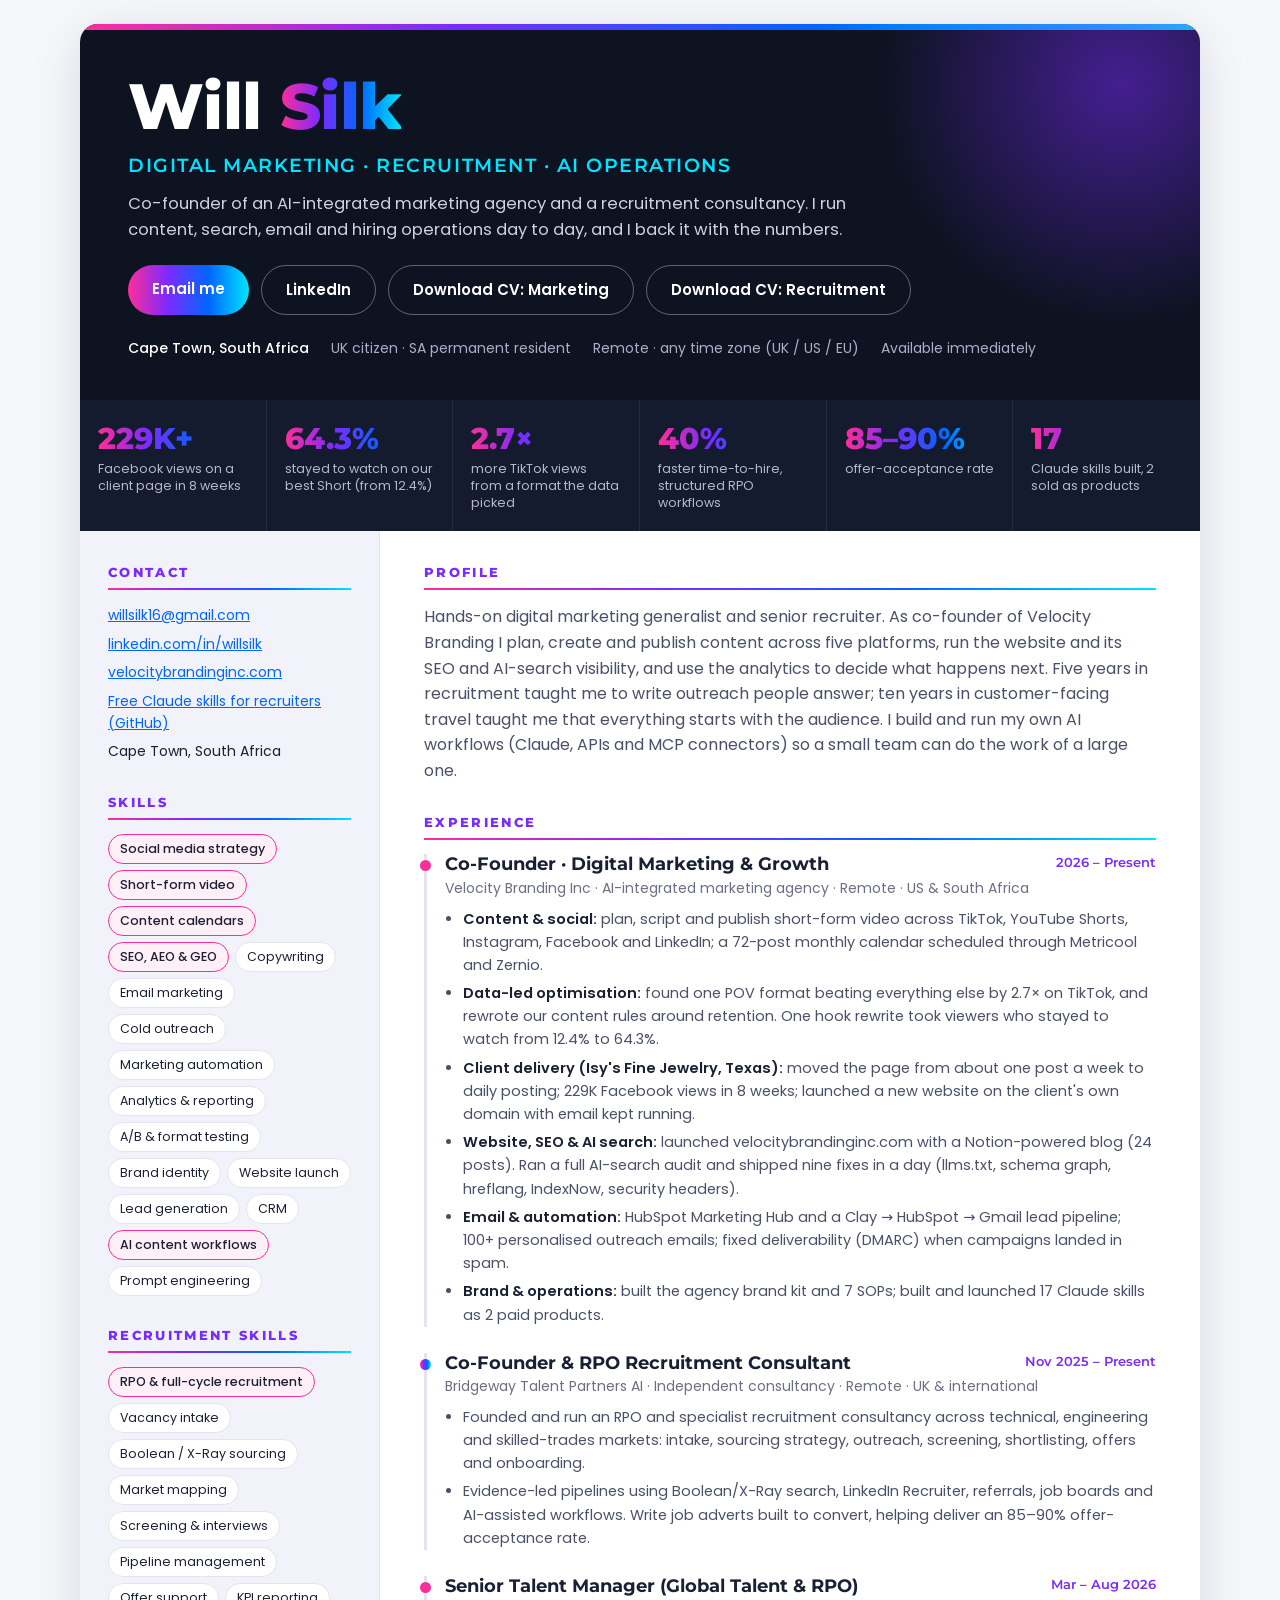
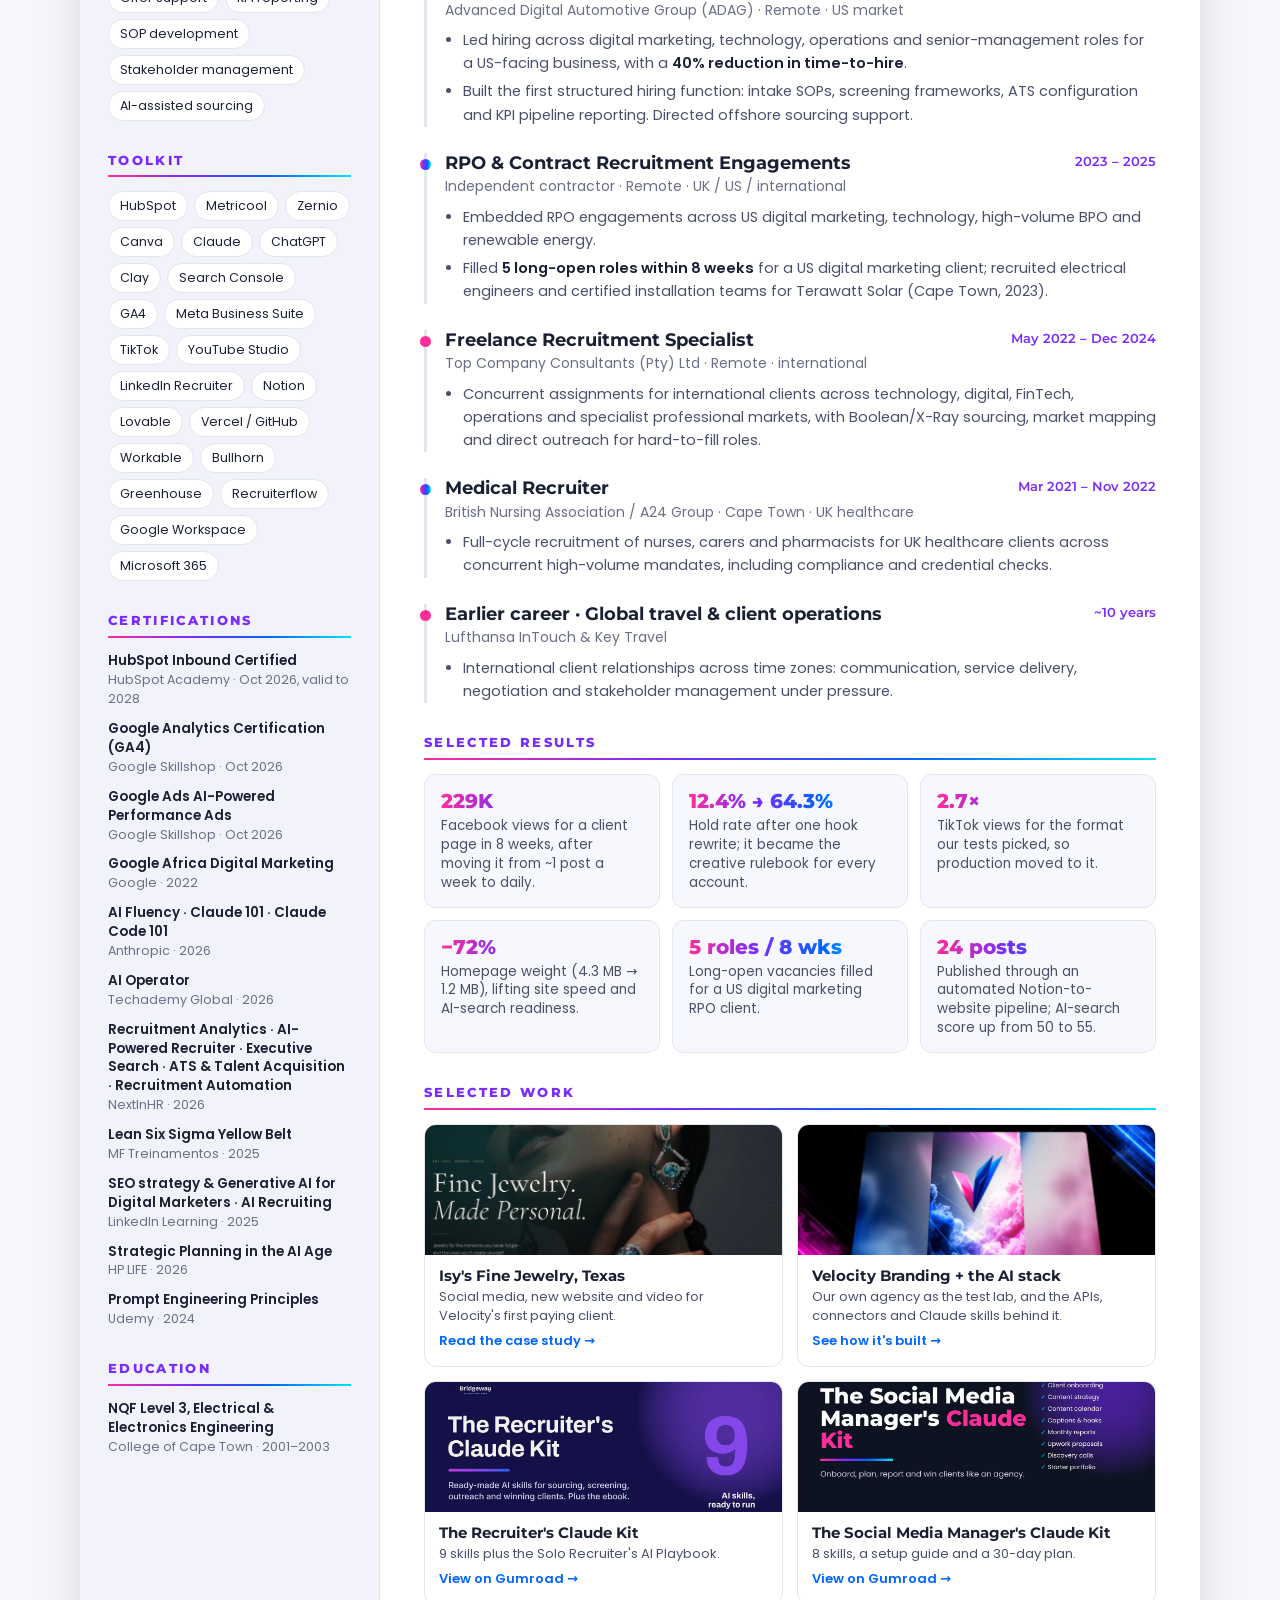
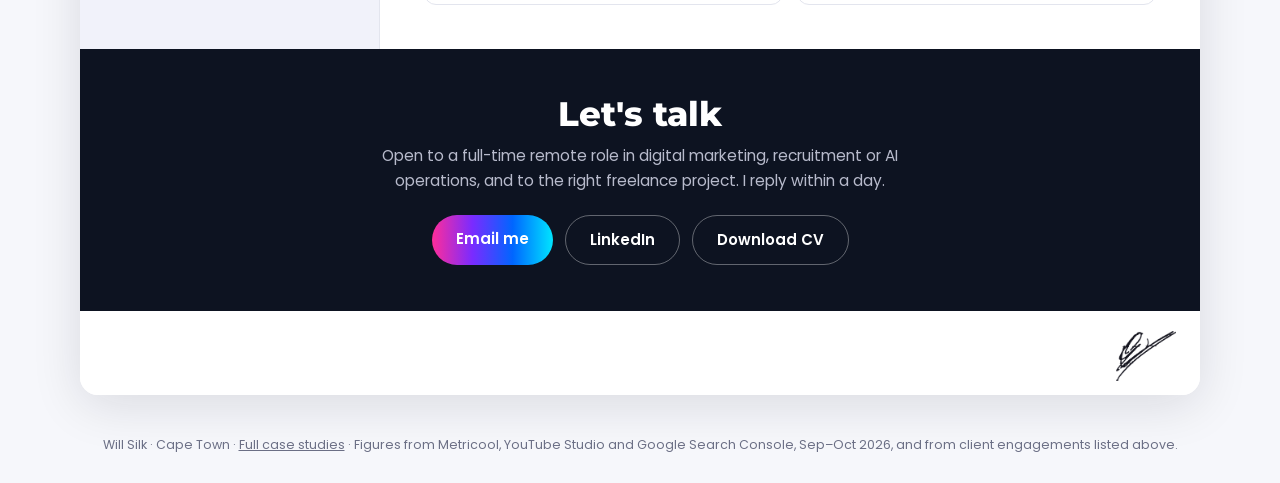
==== commit fee724a0: "Add GitHub recruiter skills link to contact" ====
--- a/index.html
+++ b/index.html
@@ -50,6 +50,7 @@
     <a href="mailto:willsilk16@gmail.com">willsilk16@gmail.com</a>
     <a href="https://www.linkedin.com/in/willsilk" target="_blank" rel="noopener">linkedin.com/in/willsilk</a>
     <a href="https://velocitybrandinginc.com" target="_blank" rel="noopener">velocitybrandinginc.com</a>
+    <a href="https://github.com/VelocityBranding/claude-skills-for-recruiters" target="_blank" rel="noopener">Free Claude skills for recruiters (GitHub)</a>
     <span>Cape Town, South Africa</span>
   </section>
 
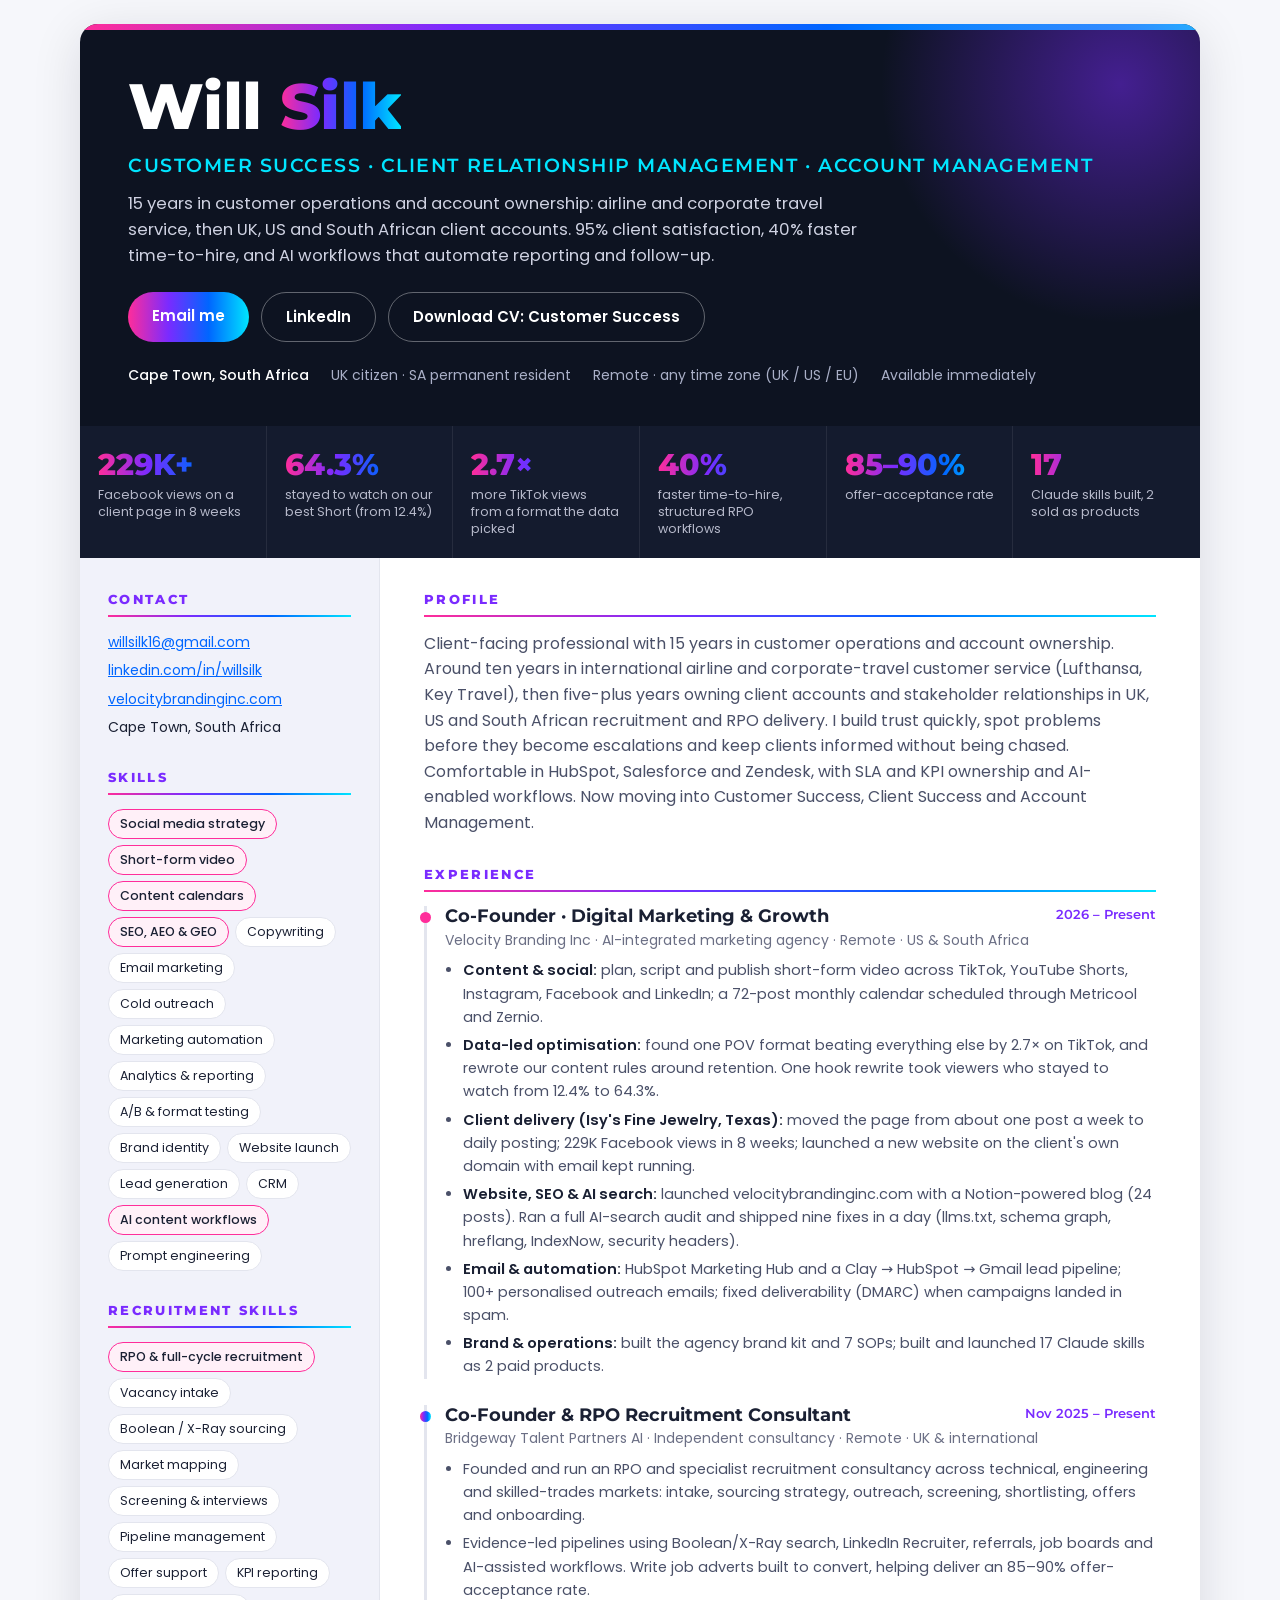
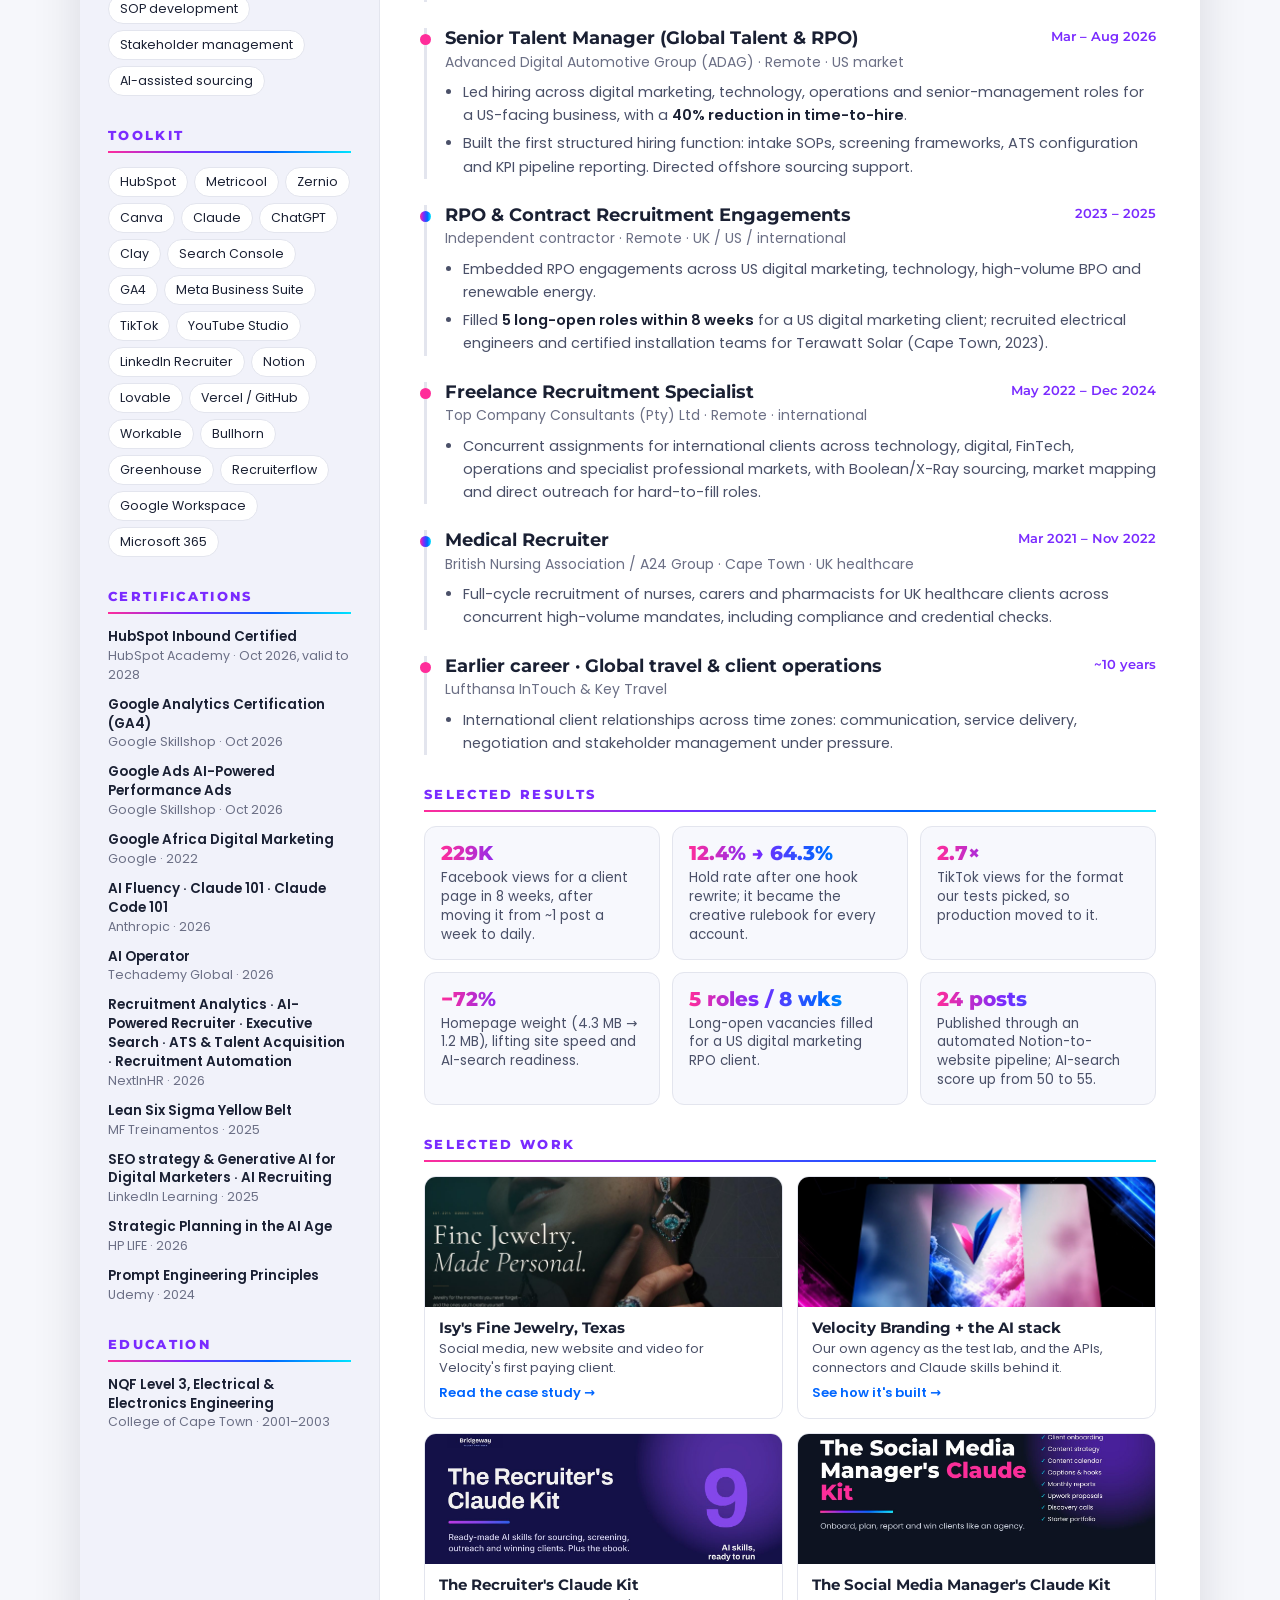
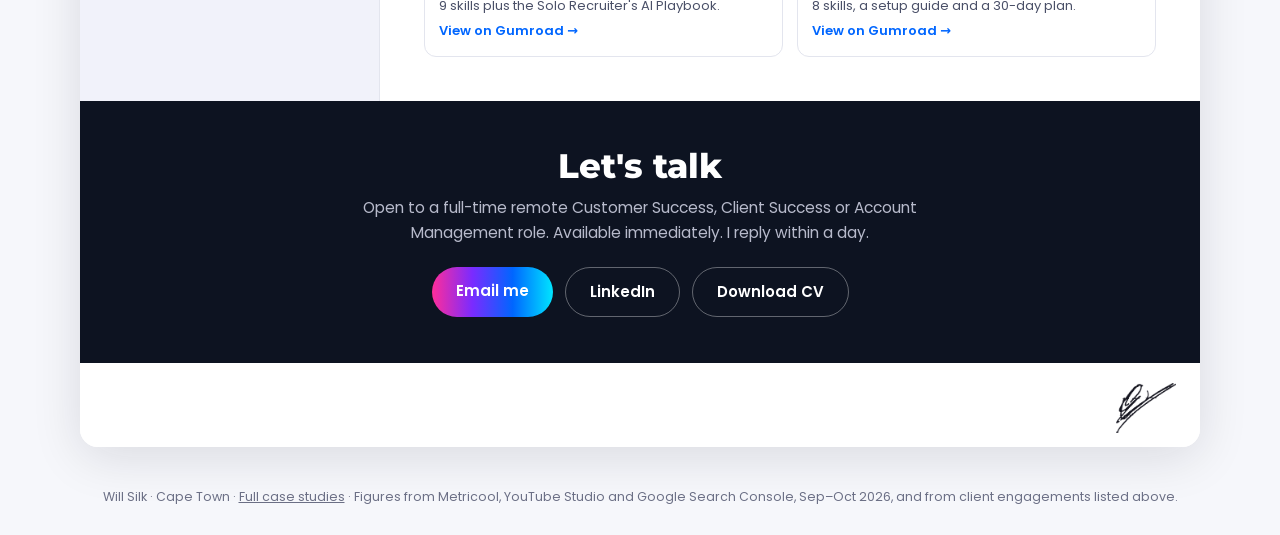
==== commit 1da296a4: "Portfolio: switch headline, profile, CV and CTA to Customer Success" ====
--- a/index.html
+++ b/index.html
@@ -3,10 +3,10 @@
 <head>
 <meta charset="utf-8">
 <meta name="viewport" content="width=device-width, initial-scale=1">
-<title>Will Silk · CV · Digital Marketing, Recruitment &amp; AI Operations</title>
-<meta name="description" content="Will Silk: co-founder of Velocity Branding and Bridgeway Talent Partners. Digital marketing, RPO recruitment and AI automation. Experience, skills, certifications and results.">
+<title>Will Silk · CV · Customer Success &amp; Client Relationship Management</title>
+<meta name="description" content="Will Silk: customer success and account management. 15 years in customer operations and client accounts, 95% client satisfaction. Experience, skills, certifications and results.">
 <meta property="og:title" content="Will Silk · CV">
-<meta property="og:description" content="Digital marketing, recruitment and AI operations. Job history, skills, certifications and real results.">
+<meta property="og:description" content="Customer success and account management. Job history, skills, certifications and real results.">
 <meta property="og:image" content="assets/img/site-isys.jpg">
 <link rel="icon" href="assets/img/vel-icon.png">
 <link rel="preconnect" href="https://fonts.googleapis.com">
@@ -18,13 +18,12 @@
 
 <header class="head">
   <h1>Will <span>Silk</span></h1>
-  <p class="role">Digital Marketing · Recruitment · AI Operations</p>
-  <p class="tag">Co-founder of an AI-integrated marketing agency and a recruitment consultancy. I run content, search, email and hiring operations day to day, and I back it with the numbers.</p>
+  <p class="role">Customer Success · Client Relationship Management · Account Management</p>
+  <p class="tag">15 years in customer operations and account ownership: airline and corporate travel service, then UK, US and South African client accounts. 95% client satisfaction, 40% faster time-to-hire, and AI workflows that automate reporting and follow-up.</p>
   <div class="cta">
     <a class="btn" href="mailto:willsilk16@gmail.com">Email me</a>
     <a class="btn ghost" href="https://www.linkedin.com/in/willsilk" target="_blank" rel="noopener">LinkedIn</a>
-    <a class="btn ghost" href="assets/cv/Will_Silk_CV_Digital_Marketing.pdf" target="_blank" rel="noopener">Download CV: Marketing</a>
-    <a class="btn ghost" href="assets/cv/Will_Silk_CV_Senior_Recruitment_RPO.pdf" target="_blank" rel="noopener">Download CV: Recruitment</a>
+    <a class="btn ghost" href="assets/cv/Will_Silk_CV_Client_Success.pdf" target="_blank" rel="noopener">Download CV: Customer Success</a>
   </div>
   <ul class="facts">
     <li><b>Cape Town, South Africa</b></li>
@@ -50,7 +49,6 @@
     <a href="mailto:willsilk16@gmail.com">willsilk16@gmail.com</a>
     <a href="https://www.linkedin.com/in/willsilk" target="_blank" rel="noopener">linkedin.com/in/willsilk</a>
     <a href="https://velocitybrandinginc.com" target="_blank" rel="noopener">velocitybrandinginc.com</a>
-    <a href="https://github.com/VelocityBranding/claude-skills-for-recruiters" target="_blank" rel="noopener">Free Claude skills for recruiters (GitHub)</a>
     <span>Cape Town, South Africa</span>
   </section>
 
@@ -107,7 +105,7 @@
 <main>
   <section>
     <h2>Profile</h2>
-    <p class="profile">Hands-on digital marketing generalist and senior recruiter. As co-founder of Velocity Branding I plan, create and publish content across five platforms, run the website and its SEO and AI-search visibility, and use the analytics to decide what happens next. Five years in recruitment taught me to write outreach people answer; ten years in customer-facing travel taught me that everything starts with the audience. I build and run my own AI workflows (Claude, APIs and MCP connectors) so a small team can do the work of a large one.</p>
+    <p class="profile">Client-facing professional with 15 years in customer operations and account ownership. Around ten years in international airline and corporate-travel customer service (Lufthansa, Key Travel), then five-plus years owning client accounts and stakeholder relationships in UK, US and South African recruitment and RPO delivery. I build trust quickly, spot problems before they become escalations and keep clients informed without being chased. Comfortable in HubSpot, Salesforce and Zendesk, with SLA and KPI ownership and AI-enabled workflows. Now moving into Customer Success, Client Success and Account Management.</p>
   </section>
 
   <section>
@@ -223,11 +221,11 @@
 
 <section class="close">
   <h2>Let's talk</h2>
-  <p>Open to a full-time remote role in digital marketing, recruitment or AI operations, and to the right freelance project. I reply within a day.</p>
+  <p>Open to a full-time remote Customer Success, Client Success or Account Management role. Available immediately. I reply within a day.</p>
   <div class="cta">
     <a class="btn" href="mailto:willsilk16@gmail.com">Email me</a>
     <a class="btn ghost" href="https://www.linkedin.com/in/willsilk" target="_blank" rel="noopener">LinkedIn</a>
-    <a class="btn ghost" href="assets/cv/Will_Silk_CV_Digital_Marketing.pdf" target="_blank" rel="noopener">Download CV</a>
+    <a class="btn ghost" href="assets/cv/Will_Silk_CV_Client_Success.pdf" target="_blank" rel="noopener">Download CV</a>
   </div>
 </section>
 <div class="sig"><img src="assets/img/signature.png" alt="Will Silk signature"></div>
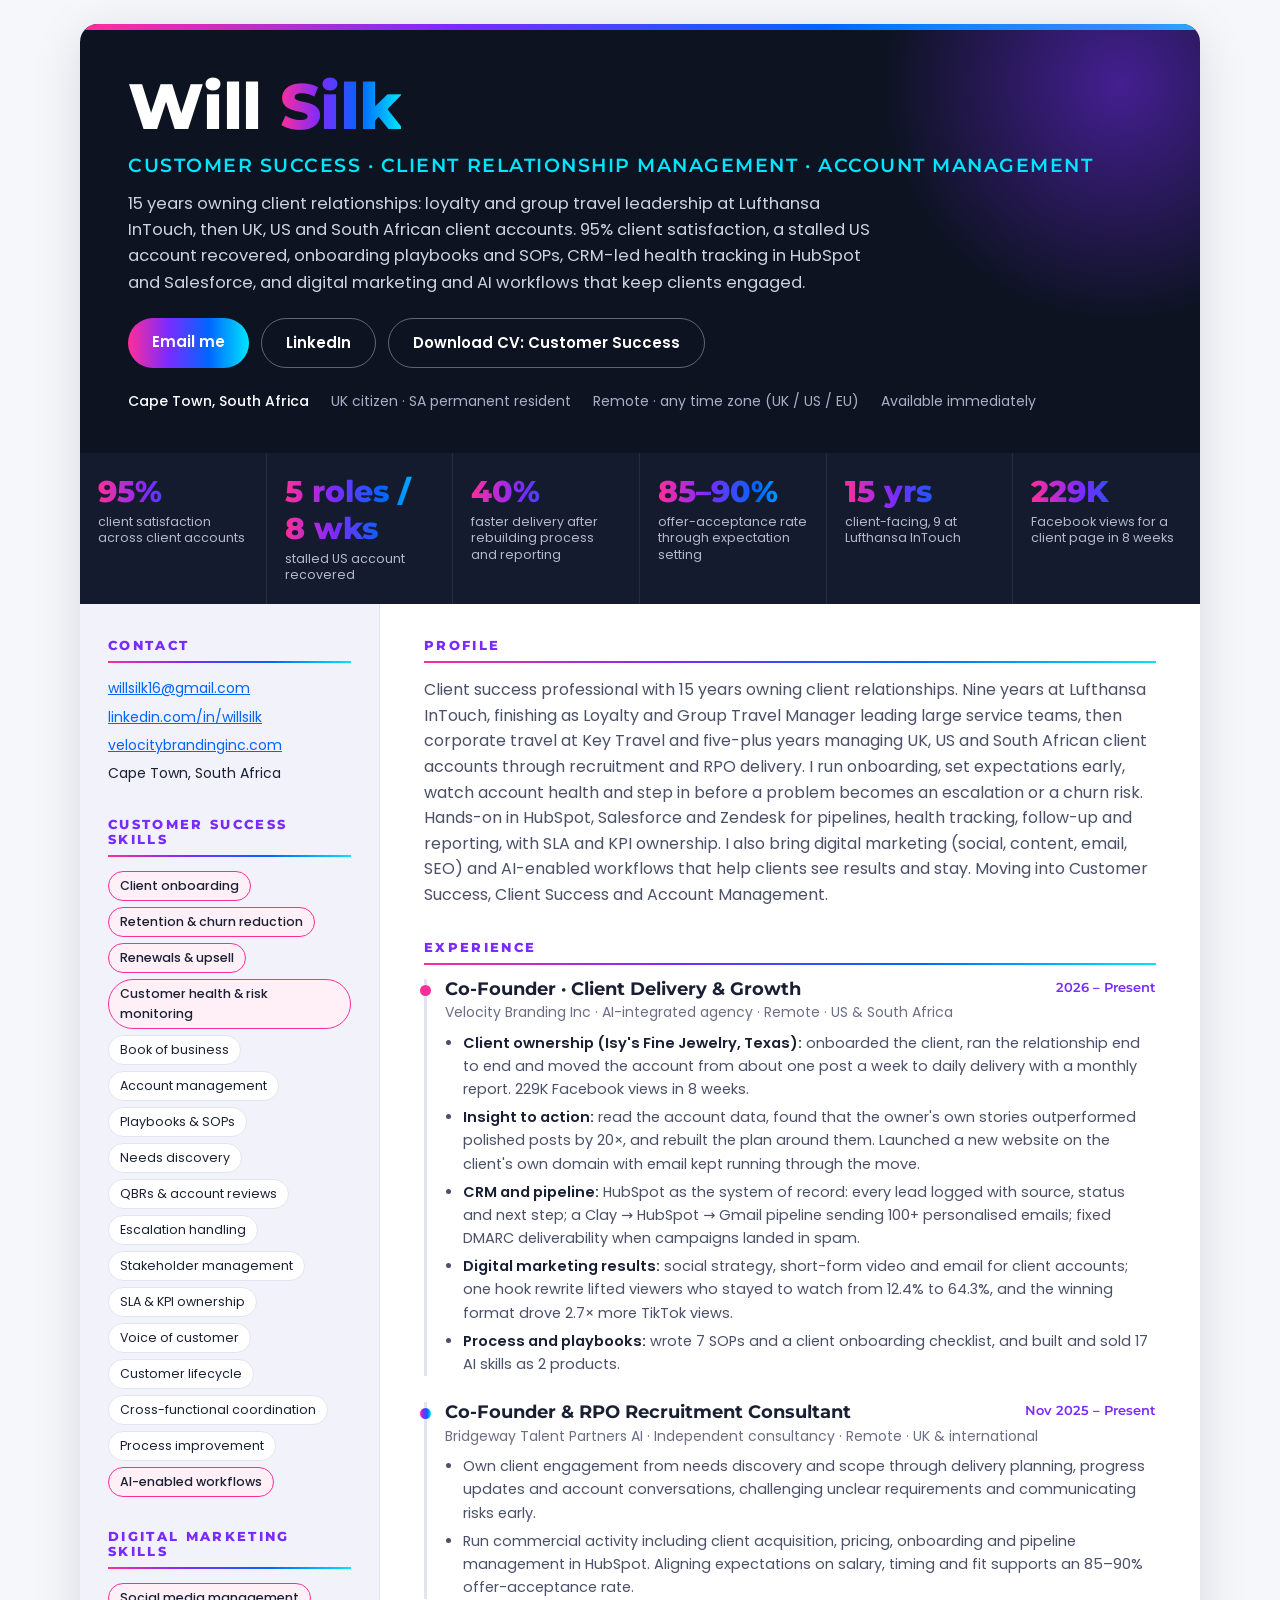
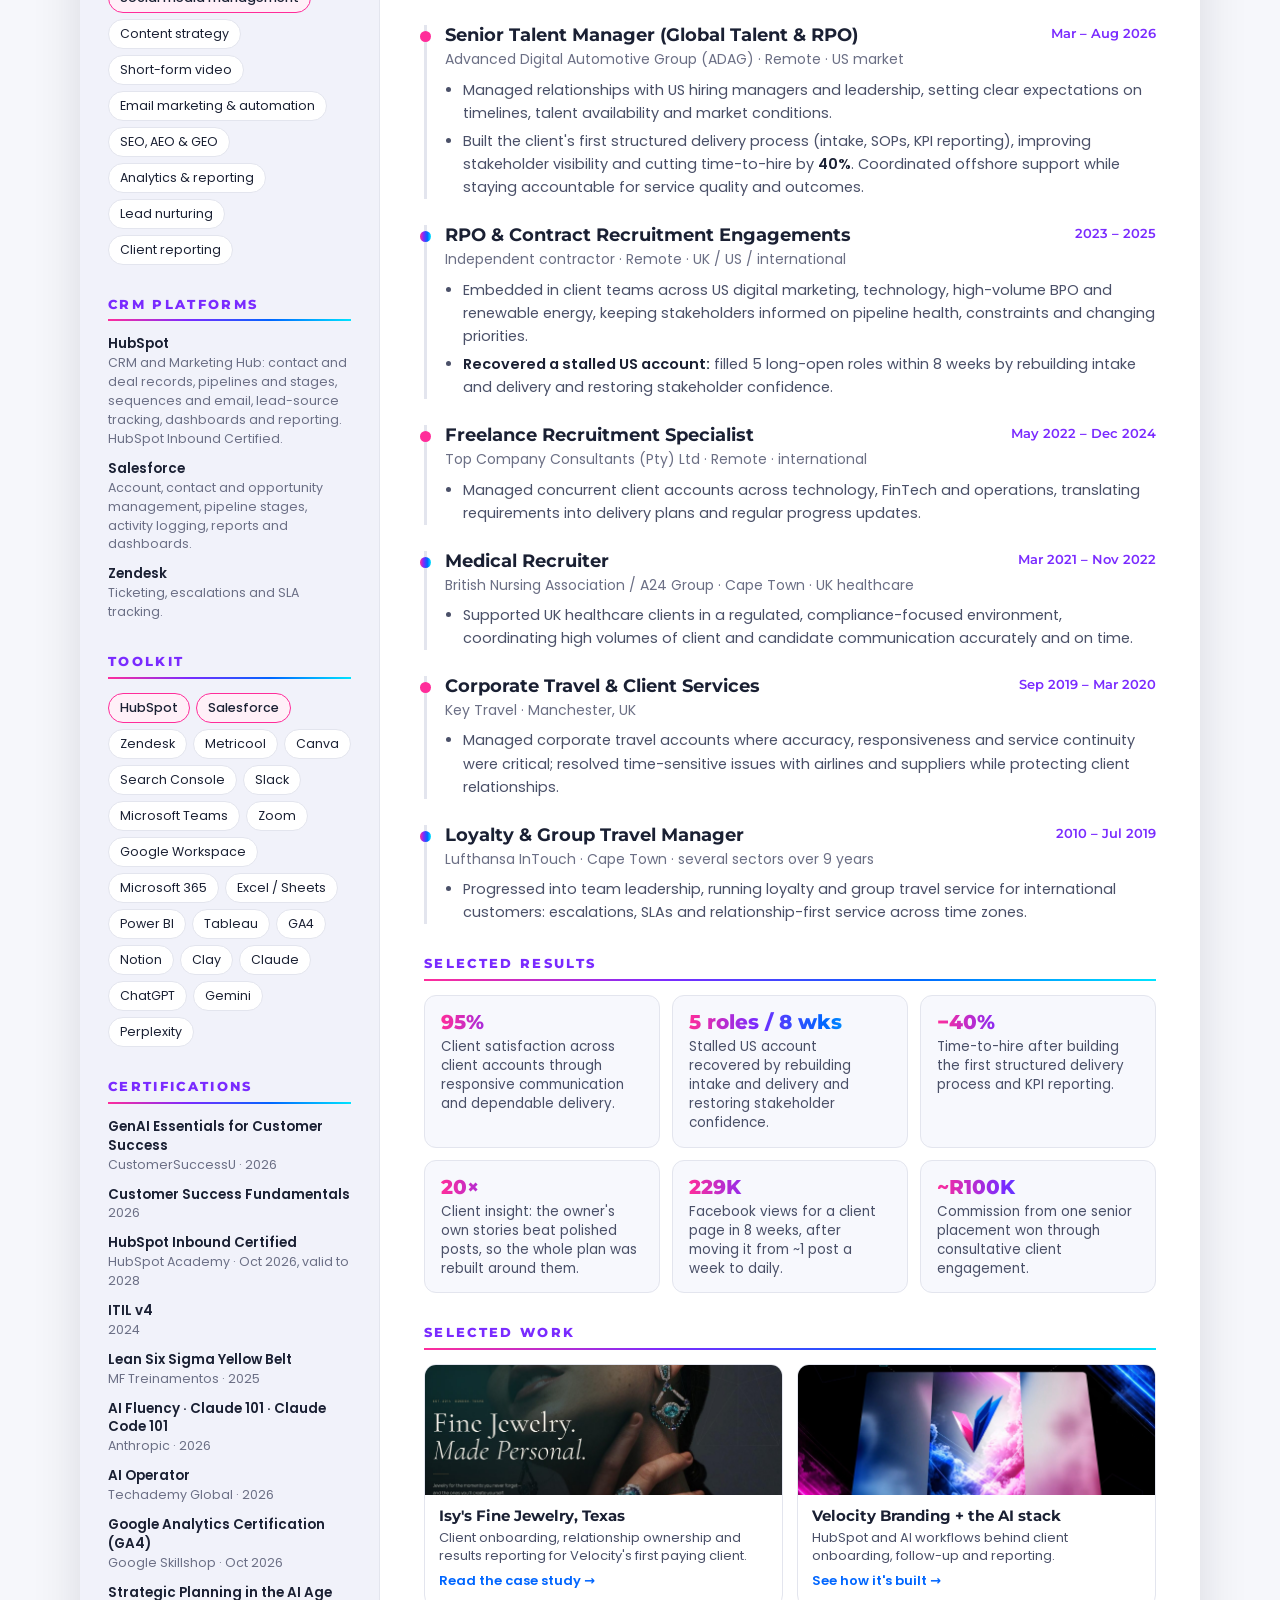
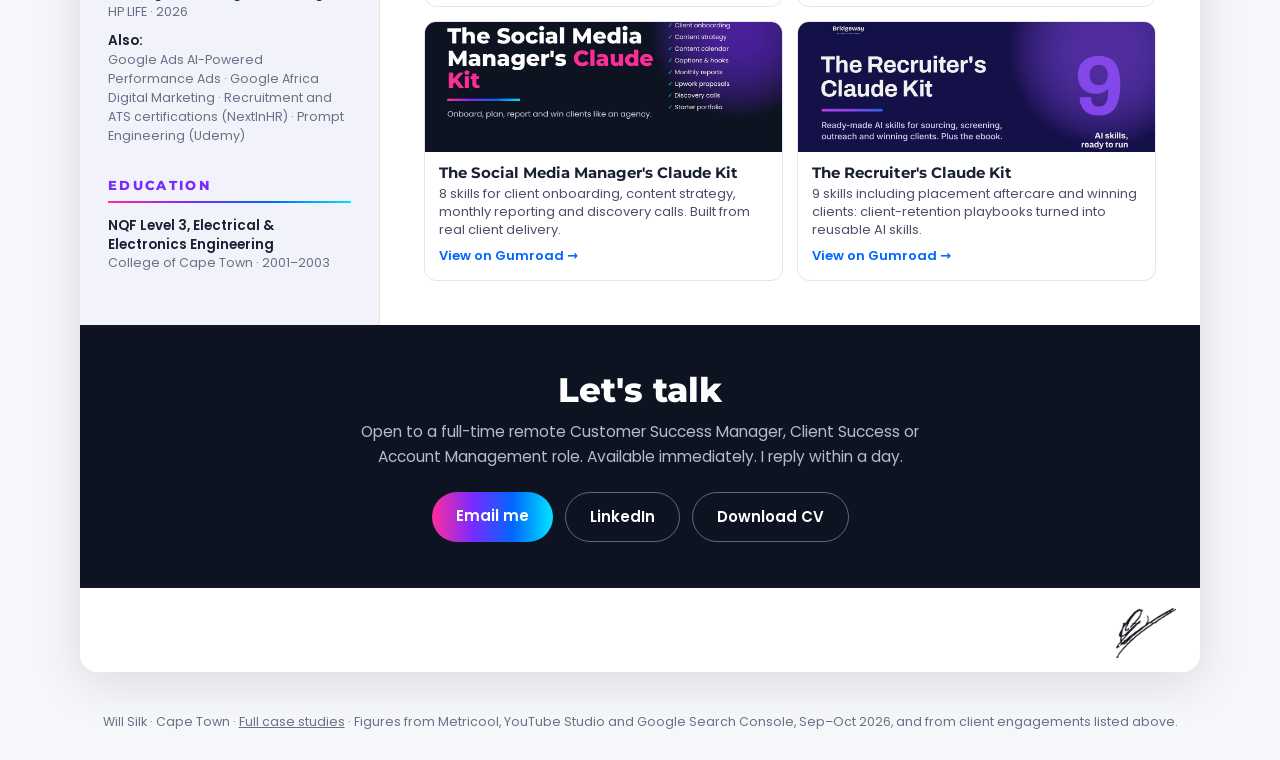
==== commit 67e71cbc: "Portfolio: CSM keywords, restore marketing and Claude kit proof, remove unverified GoHighLevel claim" ====
--- a/index.html
+++ b/index.html
@@ -3,8 +3,8 @@
 <head>
 <meta charset="utf-8">
 <meta name="viewport" content="width=device-width, initial-scale=1">
-<title>Will Silk · CV · Customer Success &amp; Client Relationship Management</title>
-<meta name="description" content="Will Silk: customer success and account management. 15 years in customer operations and client accounts, 95% client satisfaction. Experience, skills, certifications and results.">
+<title>Will Silk · Customer Success Manager · Client Retention &amp; Digital Marketing · HubSpot, Salesforce</title>
+<meta name="description" content="Will Silk: customer success and account management. 15 years owning client relationships: onboarding, retention, churn reduction, renewals, playbooks and SOPs, backed by HubSpot, Salesforce and digital marketing results. 95% client satisfaction.">
 <meta property="og:title" content="Will Silk · CV">
 <meta property="og:description" content="Customer success and account management. Job history, skills, certifications and real results.">
 <meta property="og:image" content="assets/img/site-isys.jpg">
@@ -19,7 +19,7 @@
 <header class="head">
   <h1>Will <span>Silk</span></h1>
   <p class="role">Customer Success · Client Relationship Management · Account Management</p>
-  <p class="tag">15 years in customer operations and account ownership: airline and corporate travel service, then UK, US and South African client accounts. 95% client satisfaction, 40% faster time-to-hire, and AI workflows that automate reporting and follow-up.</p>
+  <p class="tag">15 years owning client relationships: loyalty and group travel leadership at Lufthansa InTouch, then UK, US and South African client accounts. 95% client satisfaction, a stalled US account recovered, onboarding playbooks and SOPs, CRM-led health tracking in HubSpot and Salesforce, and digital marketing and AI workflows that keep clients engaged.</p>
   <div class="cta">
     <a class="btn" href="mailto:willsilk16@gmail.com">Email me</a>
     <a class="btn ghost" href="https://www.linkedin.com/in/willsilk" target="_blank" rel="noopener">LinkedIn</a>
@@ -34,12 +34,12 @@
 </header>
 
 <div class="strip">
-  <div><b>229K+</b><span>Facebook views on a client page in 8 weeks</span></div>
-  <div><b>64.3%</b><span>stayed to watch on our best Short (from 12.4%)</span></div>
-  <div><b>2.7×</b><span>more TikTok views from a format the data picked</span></div>
-  <div><b>40%</b><span>faster time-to-hire, structured RPO workflows</span></div>
-  <div><b>85–90%</b><span>offer-acceptance rate</span></div>
-  <div><b>17</b><span>Claude skills built, 2 sold as products</span></div>
+  <div><b>95%</b><span>client satisfaction across client accounts</span></div>
+  <div><b>5 roles / 8 wks</b><span>stalled US account recovered</span></div>
+  <div><b>40%</b><span>faster delivery after rebuilding process and reporting</span></div>
+  <div><b>85–90%</b><span>offer-acceptance rate through expectation setting</span></div>
+  <div><b>15 yrs</b><span>client-facing, 9 at Lufthansa InTouch</span></div>
+  <div><b>229K</b><span>Facebook views for a client page in 8 weeks</span></div>
 </div>
 
 <div class="cols">
@@ -53,47 +53,52 @@
   </section>
 
   <section>
-    <h2>Skills</h2>
+    <h2>Customer success skills</h2>
     <ul class="chips">
-      <li class="hl">Social media strategy</li><li class="hl">Short-form video</li><li class="hl">Content calendars</li>
-      <li class="hl">SEO, AEO &amp; GEO</li><li>Copywriting</li><li>Email marketing</li><li>Cold outreach</li>
-      <li>Marketing automation</li><li>Analytics &amp; reporting</li><li>A/B &amp; format testing</li><li>Brand identity</li>
-      <li>Website launch</li><li>Lead generation</li><li>CRM</li><li class="hl">AI content workflows</li><li>Prompt engineering</li>
+      <li class="hl">Client onboarding</li><li class="hl">Retention &amp; churn reduction</li><li class="hl">Renewals &amp; upsell</li><li class="hl">Customer health &amp; risk monitoring</li>
+      <li>Book of business</li><li>Account management</li><li>Playbooks &amp; SOPs</li><li>Needs discovery</li><li>QBRs &amp; account reviews</li>
+      <li>Escalation handling</li><li>Stakeholder management</li><li>SLA &amp; KPI ownership</li><li>Voice of customer</li>
+      <li>Customer lifecycle</li><li>Cross-functional coordination</li><li>Process improvement</li><li class="hl">AI-enabled workflows</li>
     </ul>
   </section>
 
   <section>
-    <h2>Recruitment skills</h2>
+    <h2>Digital marketing skills</h2>
     <ul class="chips">
-      <li class="hl">RPO &amp; full-cycle recruitment</li><li>Vacancy intake</li><li>Boolean / X-Ray sourcing</li>
-      <li>Market mapping</li><li>Screening &amp; interviews</li><li>Pipeline management</li><li>Offer support</li>
-      <li>KPI reporting</li><li>SOP development</li><li>Stakeholder management</li><li>AI-assisted sourcing</li>
+      <li class="hl">Social media management</li><li>Content strategy</li><li>Short-form video</li><li>Email marketing &amp; automation</li>
+      <li>SEO, AEO &amp; GEO</li><li>Analytics &amp; reporting</li><li>Lead nurturing</li><li>Client reporting</li>
     </ul>
+  </section>
+
+  <section>
+    <h2>CRM platforms</h2>
+    <p class="cert"><b>HubSpot</b><span>CRM and Marketing Hub: contact and deal records, pipelines and stages, sequences and email, lead-source tracking, dashboards and reporting. HubSpot Inbound Certified.</span></p>
+    <p class="cert"><b>Salesforce</b><span>Account, contact and opportunity management, pipeline stages, activity logging, reports and dashboards.</span></p>
+    <p class="cert"><b>Zendesk</b><span>Ticketing, escalations and SLA tracking.</span></p>
   </section>
 
   <section>
     <h2>Toolkit</h2>
     <ul class="chips">
-      <li>HubSpot</li><li>Metricool</li><li>Zernio</li><li>Canva</li><li>Claude</li><li>ChatGPT</li><li>Clay</li>
-      <li>Search Console</li><li>GA4</li><li>Meta Business Suite</li><li>TikTok</li><li>YouTube Studio</li>
-      <li>LinkedIn Recruiter</li><li>Notion</li><li>Lovable</li><li>Vercel / GitHub</li><li>Workable</li>
-      <li>Bullhorn</li><li>Greenhouse</li><li>Recruiterflow</li><li>Google Workspace</li><li>Microsoft 365</li>
+      <li class="hl">HubSpot</li><li class="hl">Salesforce</li><li>Zendesk</li><li>Metricool</li><li>Canva</li><li>Search Console</li>
+      <li>Slack</li><li>Microsoft Teams</li><li>Zoom</li><li>Google Workspace</li><li>Microsoft 365</li>
+      <li>Excel / Sheets</li><li>Power BI</li><li>Tableau</li><li>GA4</li><li>Notion</li><li>Clay</li>
+      <li>Claude</li><li>ChatGPT</li><li>Gemini</li><li>Perplexity</li>
     </ul>
   </section>
 
   <section>
     <h2>Certifications</h2>
+    <p class="cert"><b>GenAI Essentials for Customer Success</b><span>CustomerSuccessU · 2026</span></p>
+    <p class="cert"><b>Customer Success Fundamentals</b><span>2026</span></p>
     <p class="cert"><b>HubSpot Inbound Certified</b><span>HubSpot Academy · Oct 2026, valid to 2028</span></p>
-    <p class="cert"><b>Google Analytics Certification (GA4)</b><span>Google Skillshop · Oct 2026</span></p>
-    <p class="cert"><b>Google Ads AI-Powered Performance Ads</b><span>Google Skillshop · Oct 2026</span></p>
-    <p class="cert"><b>Google Africa Digital Marketing</b><span>Google · 2022</span></p>
+    <p class="cert"><b>ITIL v4</b><span>2024</span></p>
+    <p class="cert"><b>Lean Six Sigma Yellow Belt</b><span>MF Treinamentos · 2025</span></p>
     <p class="cert"><b>AI Fluency · Claude 101 · Claude Code 101</b><span>Anthropic · 2026</span></p>
     <p class="cert"><b>AI Operator</b><span>Techademy Global · 2026</span></p>
-    <p class="cert"><b>Recruitment Analytics · AI-Powered Recruiter · Executive Search · ATS &amp; Talent Acquisition · Recruitment Automation</b><span>NextInHR · 2026</span></p>
-    <p class="cert"><b>Lean Six Sigma Yellow Belt</b><span>MF Treinamentos · 2025</span></p>
-    <p class="cert"><b>SEO strategy &amp; Generative AI for Digital Marketers · AI Recruiting</b><span>LinkedIn Learning · 2025</span></p>
+    <p class="cert"><b>Google Analytics Certification (GA4)</b><span>Google Skillshop · Oct 2026</span></p>
     <p class="cert"><b>Strategic Planning in the AI Age</b><span>HP LIFE · 2026</span></p>
-    <p class="cert"><b>Prompt Engineering Principles</b><span>Udemy · 2024</span></p>
+    <p class="cert"><b>Also:</b><span>Google Ads AI-Powered Performance Ads · Google Africa Digital Marketing · Recruitment and ATS certifications (NextInHR) · Prompt Engineering (Udemy)</span></p>
   </section>
 
   <section>
@@ -105,7 +110,7 @@
 <main>
   <section>
     <h2>Profile</h2>
-    <p class="profile">Client-facing professional with 15 years in customer operations and account ownership. Around ten years in international airline and corporate-travel customer service (Lufthansa, Key Travel), then five-plus years owning client accounts and stakeholder relationships in UK, US and South African recruitment and RPO delivery. I build trust quickly, spot problems before they become escalations and keep clients informed without being chased. Comfortable in HubSpot, Salesforce and Zendesk, with SLA and KPI ownership and AI-enabled workflows. Now moving into Customer Success, Client Success and Account Management.</p>
+    <p class="profile">Client success professional with 15 years owning client relationships. Nine years at Lufthansa InTouch, finishing as Loyalty and Group Travel Manager leading large service teams, then corporate travel at Key Travel and five-plus years managing UK, US and South African client accounts through recruitment and RPO delivery. I run onboarding, set expectations early, watch account health and step in before a problem becomes an escalation or a churn risk. Hands-on in HubSpot, Salesforce and Zendesk for pipelines, health tracking, follow-up and reporting, with SLA and KPI ownership. I also bring digital marketing (social, content, email, SEO) and AI-enabled workflows that help clients see results and stay. Moving into Customer Success, Client Success and Account Management.</p>
   </section>
 
   <section>
@@ -113,15 +118,14 @@
 
     <article class="job">
       <span class="when">2026 – Present</span>
-      <h3>Co-Founder · Digital Marketing &amp; Growth</h3>
-      <p class="org">Velocity Branding Inc · AI-integrated marketing agency · Remote · US &amp; South Africa</p>
-      <ul>
-        <li><b>Content &amp; social:</b> plan, script and publish short-form video across TikTok, YouTube Shorts, Instagram, Facebook and LinkedIn; a 72-post monthly calendar scheduled through Metricool and Zernio.</li>
-        <li><b>Data-led optimisation:</b> found one POV format beating everything else by 2.7× on TikTok, and rewrote our content rules around retention. One hook rewrite took viewers who stayed to watch from 12.4% to 64.3%.</li>
-        <li><b>Client delivery (Isy's Fine Jewelry, Texas):</b> moved the page from about one post a week to daily posting; 229K Facebook views in 8 weeks; launched a new website on the client's own domain with email kept running.</li>
-        <li><b>Website, SEO &amp; AI search:</b> launched velocitybrandinginc.com with a Notion-powered blog (24 posts). Ran a full AI-search audit and shipped nine fixes in a day (llms.txt, schema graph, hreflang, IndexNow, security headers).</li>
-        <li><b>Email &amp; automation:</b> HubSpot Marketing Hub and a Clay → HubSpot → Gmail lead pipeline; 100+ personalised outreach emails; fixed deliverability (DMARC) when campaigns landed in spam.</li>
-        <li><b>Brand &amp; operations:</b> built the agency brand kit and 7 SOPs; built and launched 17 Claude skills as 2 paid products.</li>
+      <h3>Co-Founder · Client Delivery &amp; Growth</h3>
+      <p class="org">Velocity Branding Inc · AI-integrated agency · Remote · US &amp; South Africa</p>
+      <ul>
+        <li><b>Client ownership (Isy's Fine Jewelry, Texas):</b> onboarded the client, ran the relationship end to end and moved the account from about one post a week to daily delivery with a monthly report. 229K Facebook views in 8 weeks.</li>
+        <li><b>Insight to action:</b> read the account data, found that the owner's own stories outperformed polished posts by 20×, and rebuilt the plan around them. Launched a new website on the client's own domain with email kept running through the move.</li>
+        <li><b>CRM and pipeline:</b> HubSpot as the system of record: every lead logged with source, status and next step; a Clay → HubSpot → Gmail pipeline sending 100+ personalised emails; fixed DMARC deliverability when campaigns landed in spam.</li>
+        <li><b>Digital marketing results:</b> social strategy, short-form video and email for client accounts; one hook rewrite lifted viewers who stayed to watch from 12.4% to 64.3%, and the winning format drove 2.7× more TikTok views.</li>
+        <li><b>Process and playbooks:</b> wrote 7 SOPs and a client onboarding checklist, and built and sold 17 AI skills as 2 products.</li>
       </ul>
     </article>
 
@@ -130,8 +134,8 @@
       <h3>Co-Founder &amp; RPO Recruitment Consultant</h3>
       <p class="org">Bridgeway Talent Partners AI · Independent consultancy · Remote · UK &amp; international</p>
       <ul>
-        <li>Founded and run an RPO and specialist recruitment consultancy across technical, engineering and skilled-trades markets: intake, sourcing strategy, outreach, screening, shortlisting, offers and onboarding.</li>
-        <li>Evidence-led pipelines using Boolean/X-Ray search, LinkedIn Recruiter, referrals, job boards and AI-assisted workflows. Write job adverts built to convert, helping deliver an 85–90% offer-acceptance rate.</li>
+        <li>Own client engagement from needs discovery and scope through delivery planning, progress updates and account conversations, challenging unclear requirements and communicating risks early.</li>
+        <li>Run commercial activity including client acquisition, pricing, onboarding and pipeline management in HubSpot. Aligning expectations on salary, timing and fit supports an 85–90% offer-acceptance rate.</li>
       </ul>
     </article>
 
@@ -140,8 +144,8 @@
       <h3>Senior Talent Manager (Global Talent &amp; RPO)</h3>
       <p class="org">Advanced Digital Automotive Group (ADAG) · Remote · US market</p>
       <ul>
-        <li>Led hiring across digital marketing, technology, operations and senior-management roles for a US-facing business, with a <b>40% reduction in time-to-hire</b>.</li>
-        <li>Built the first structured hiring function: intake SOPs, screening frameworks, ATS configuration and KPI pipeline reporting. Directed offshore sourcing support.</li>
+        <li>Managed relationships with US hiring managers and leadership, setting clear expectations on timelines, talent availability and market conditions.</li>
+        <li>Built the client's first structured delivery process (intake, SOPs, KPI reporting), improving stakeholder visibility and cutting time-to-hire by <b>40%</b>. Coordinated offshore support while staying accountable for service quality and outcomes.</li>
       </ul>
     </article>
 
@@ -150,8 +154,8 @@
       <h3>RPO &amp; Contract Recruitment Engagements</h3>
       <p class="org">Independent contractor · Remote · UK / US / international</p>
       <ul>
-        <li>Embedded RPO engagements across US digital marketing, technology, high-volume BPO and renewable energy.</li>
-        <li>Filled <b>5 long-open roles within 8 weeks</b> for a US digital marketing client; recruited electrical engineers and certified installation teams for Terawatt Solar (Cape Town, 2023).</li>
+        <li>Embedded in client teams across US digital marketing, technology, high-volume BPO and renewable energy, keeping stakeholders informed on pipeline health, constraints and changing priorities.</li>
+        <li><b>Recovered a stalled US account:</b> filled 5 long-open roles within 8 weeks by rebuilding intake and delivery and restoring stakeholder confidence.</li>
       </ul>
     </article>
 
@@ -160,7 +164,7 @@
       <h3>Freelance Recruitment Specialist</h3>
       <p class="org">Top Company Consultants (Pty) Ltd · Remote · international</p>
       <ul>
-        <li>Concurrent assignments for international clients across technology, digital, FinTech, operations and specialist professional markets, with Boolean/X-Ray sourcing, market mapping and direct outreach for hard-to-fill roles.</li>
+        <li>Managed concurrent client accounts across technology, FinTech and operations, translating requirements into delivery plans and regular progress updates.</li>
       </ul>
     </article>
 
@@ -169,16 +173,25 @@
       <h3>Medical Recruiter</h3>
       <p class="org">British Nursing Association / A24 Group · Cape Town · UK healthcare</p>
       <ul>
-        <li>Full-cycle recruitment of nurses, carers and pharmacists for UK healthcare clients across concurrent high-volume mandates, including compliance and credential checks.</li>
-      </ul>
-    </article>
-
-    <article class="job">
-      <span class="when">~10 years</span>
-      <h3>Earlier career · Global travel &amp; client operations</h3>
-      <p class="org">Lufthansa InTouch &amp; Key Travel</p>
-      <ul>
-        <li>International client relationships across time zones: communication, service delivery, negotiation and stakeholder management under pressure.</li>
+        <li>Supported UK healthcare clients in a regulated, compliance-focused environment, coordinating high volumes of client and candidate communication accurately and on time.</li>
+      </ul>
+    </article>
+
+    <article class="job">
+      <span class="when">Sep 2019 – Mar 2020</span>
+      <h3>Corporate Travel &amp; Client Services</h3>
+      <p class="org">Key Travel · Manchester, UK</p>
+      <ul>
+        <li>Managed corporate travel accounts where accuracy, responsiveness and service continuity were critical; resolved time-sensitive issues with airlines and suppliers while protecting client relationships.</li>
+      </ul>
+    </article>
+
+    <article class="job">
+      <span class="when">2010 – Jul 2019</span>
+      <h3>Loyalty &amp; Group Travel Manager</h3>
+      <p class="org">Lufthansa InTouch · Cape Town · several sectors over 9 years</p>
+      <ul>
+        <li>Progressed into team leadership, running loyalty and group travel service for international customers: escalations, SLAs and relationship-first service across time zones.</li>
       </ul>
     </article>
   </section>
@@ -186,12 +199,12 @@
   <section>
     <h2>Selected results</h2>
     <div class="win">
+      <div><b>95%</b><p>Client satisfaction across client accounts through responsive communication and dependable delivery.</p></div>
+      <div><b>5 roles / 8 wks</b><p>Stalled US account recovered by rebuilding intake and delivery and restoring stakeholder confidence.</p></div>
+      <div><b>−40%</b><p>Time-to-hire after building the first structured delivery process and KPI reporting.</p></div>
+      <div><b>20×</b><p>Client insight: the owner's own stories beat polished posts, so the whole plan was rebuilt around them.</p></div>
       <div><b>229K</b><p>Facebook views for a client page in 8 weeks, after moving it from ~1 post a week to daily.</p></div>
-      <div><b>12.4% → 64.3%</b><p>Hold rate after one hook rewrite; it became the creative rulebook for every account.</p></div>
-      <div><b>2.7×</b><p>TikTok views for the format our tests picked, so production moved to it.</p></div>
-      <div><b>−72%</b><p>Homepage weight (4.3 MB → 1.2 MB), lifting site speed and AI-search readiness.</p></div>
-      <div><b>5 roles / 8 wks</b><p>Long-open vacancies filled for a US digital marketing RPO client.</p></div>
-      <div><b>24 posts</b><p>Published through an automated Notion-to-website pipeline; AI-search score up from 50 to 55.</p></div>
+      <div><b>~R100K</b><p>Commission from one senior placement won through consultative client engagement.</p></div>
     </div>
   </section>
 
@@ -200,19 +213,19 @@
     <div class="work">
       <a href="work.html#work">
         <img src="assets/img/site-isys.jpg" alt="Isy's Fine Jewelry website" loading="lazy">
-        <div><h4>Isy's Fine Jewelry, Texas</h4><p>Social media, new website and video for Velocity's first paying client.</p><em>Read the case study →</em></div>
+        <div><h4>Isy's Fine Jewelry, Texas</h4><p>Client onboarding, relationship ownership and results reporting for Velocity's first paying client.</p><em>Read the case study →</em></div>
       </a>
       <a href="work.html#stack">
         <img src="assets/img/site-velocity.jpg" alt="Velocity Branding website" loading="lazy">
-        <div><h4>Velocity Branding + the AI stack</h4><p>Our own agency as the test lab, and the APIs, connectors and Claude skills behind it.</p><em>See how it's built →</em></div>
+        <div><h4>Velocity Branding + the AI stack</h4><p>HubSpot and AI workflows behind client onboarding, follow-up and reporting.</p><em>See how it's built →</em></div>
+      </a>
+      <a href="https://velocitybrand.gumroad.com/l/eikxg" target="_blank" rel="noopener">
+        <img src="assets/img/kit-smm.jpg" alt="The Social Media Manager's Claude Kit" loading="lazy">
+        <div><h4>The Social Media Manager's Claude Kit</h4><p>8 skills for client onboarding, content strategy, monthly reporting and discovery calls. Built from real client delivery.</p><em>View on Gumroad →</em></div>
       </a>
       <a href="https://velocitybrand.gumroad.com/l/iprdfx" target="_blank" rel="noopener">
         <img src="assets/img/kit-recruiter.jpg" alt="The Recruiter's Claude Kit" loading="lazy">
-        <div><h4>The Recruiter's Claude Kit</h4><p>9 skills plus the Solo Recruiter's AI Playbook.</p><em>View on Gumroad →</em></div>
-      </a>
-      <a href="https://velocitybrand.gumroad.com/l/eikxg" target="_blank" rel="noopener">
-        <img src="assets/img/kit-smm.jpg" alt="The Social Media Manager's Claude Kit" loading="lazy">
-        <div><h4>The Social Media Manager's Claude Kit</h4><p>8 skills, a setup guide and a 30-day plan.</p><em>View on Gumroad →</em></div>
+        <div><h4>The Recruiter's Claude Kit</h4><p>9 skills including placement aftercare and winning clients: client-retention playbooks turned into reusable AI skills.</p><em>View on Gumroad →</em></div>
       </a>
     </div>
   </section>
@@ -221,7 +234,7 @@
 
 <section class="close">
   <h2>Let's talk</h2>
-  <p>Open to a full-time remote Customer Success, Client Success or Account Management role. Available immediately. I reply within a day.</p>
+  <p>Open to a full-time remote Customer Success Manager, Client Success or Account Management role. Available immediately. I reply within a day.</p>
   <div class="cta">
     <a class="btn" href="mailto:willsilk16@gmail.com">Email me</a>
     <a class="btn ghost" href="https://www.linkedin.com/in/willsilk" target="_blank" rel="noopener">LinkedIn</a>
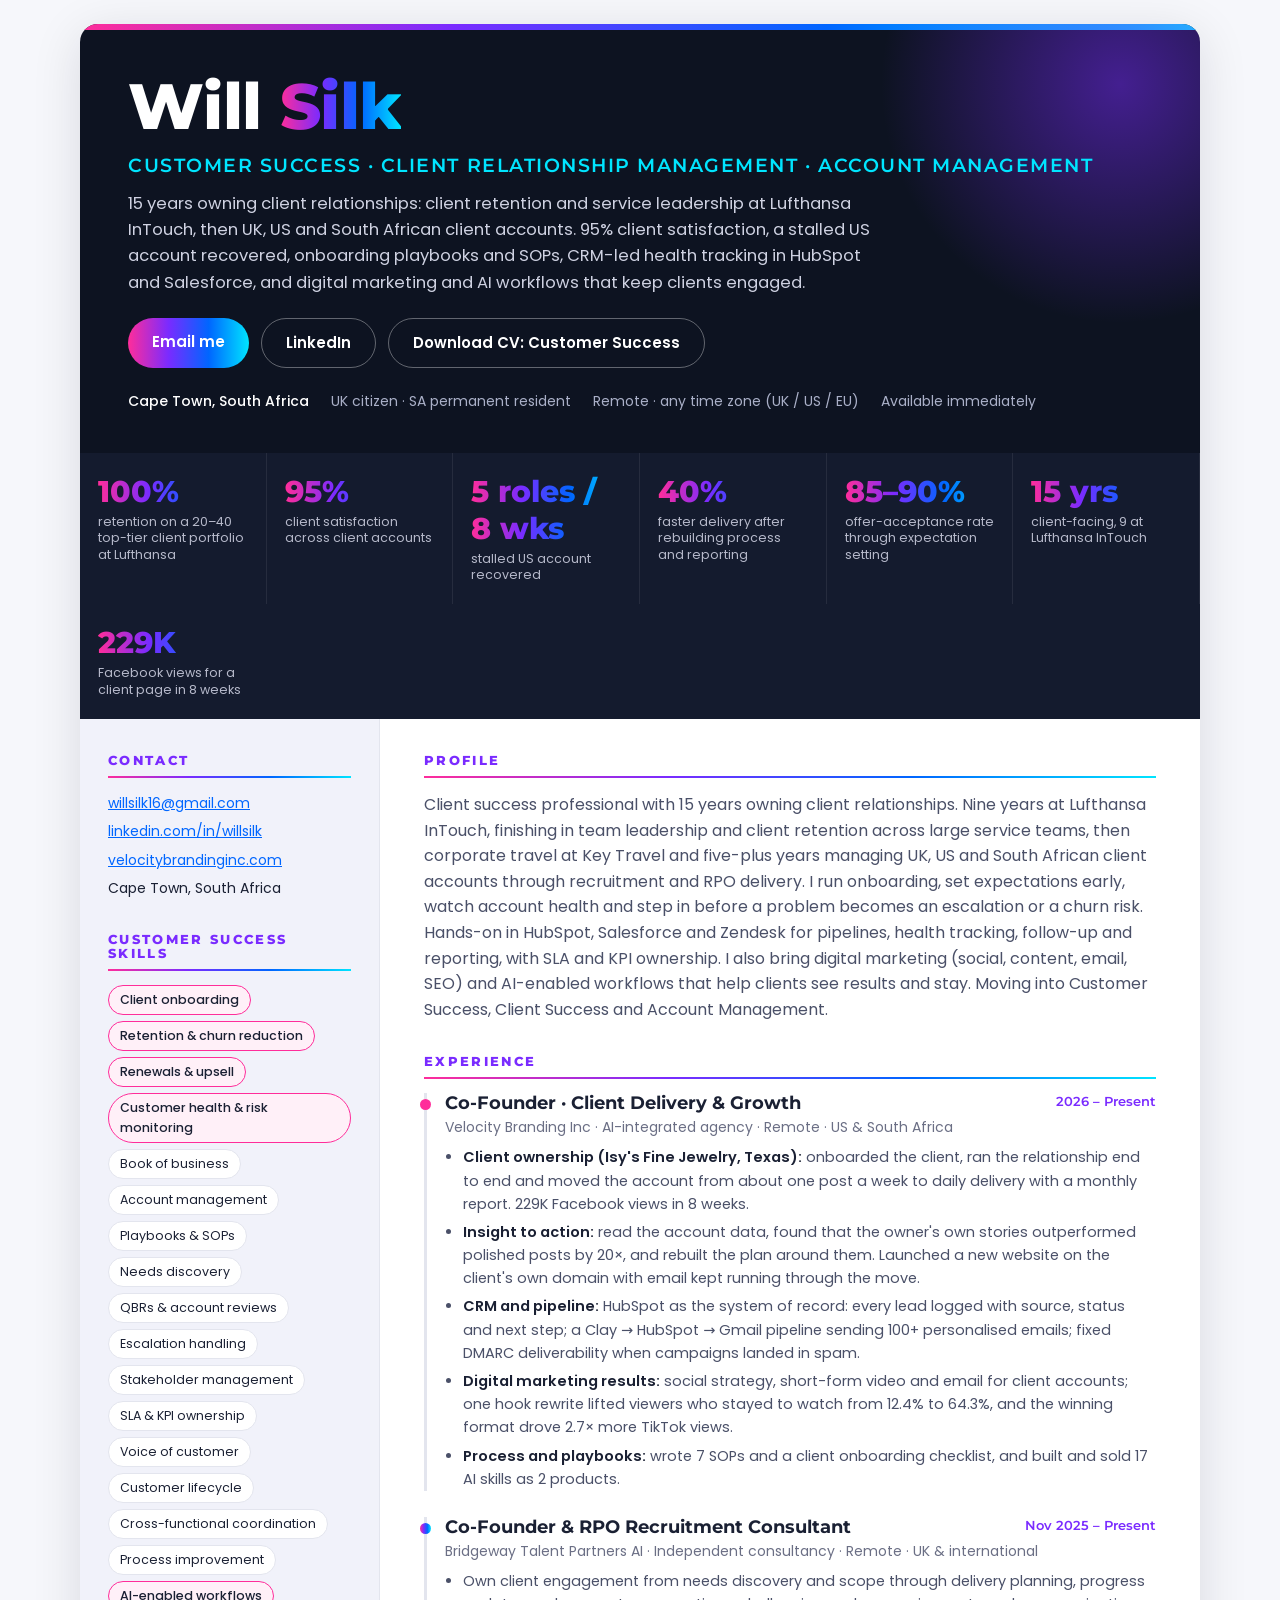
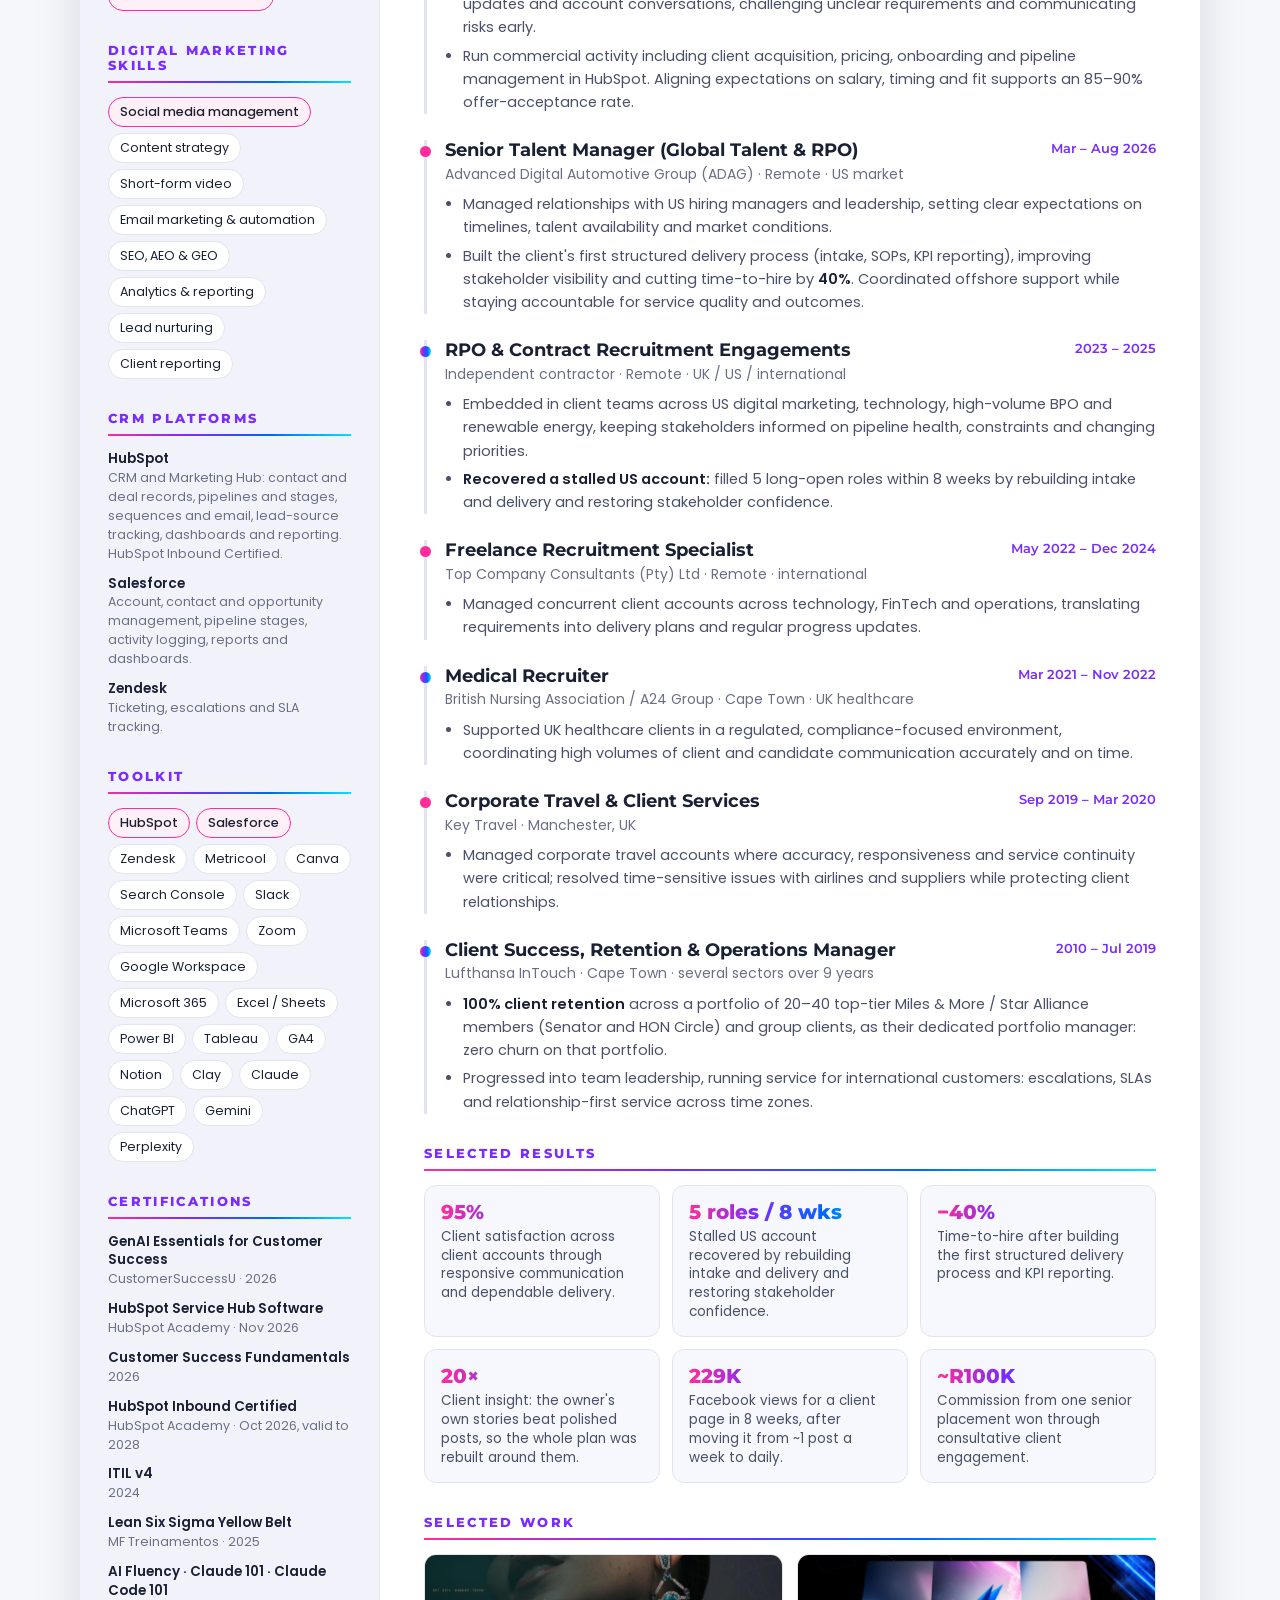
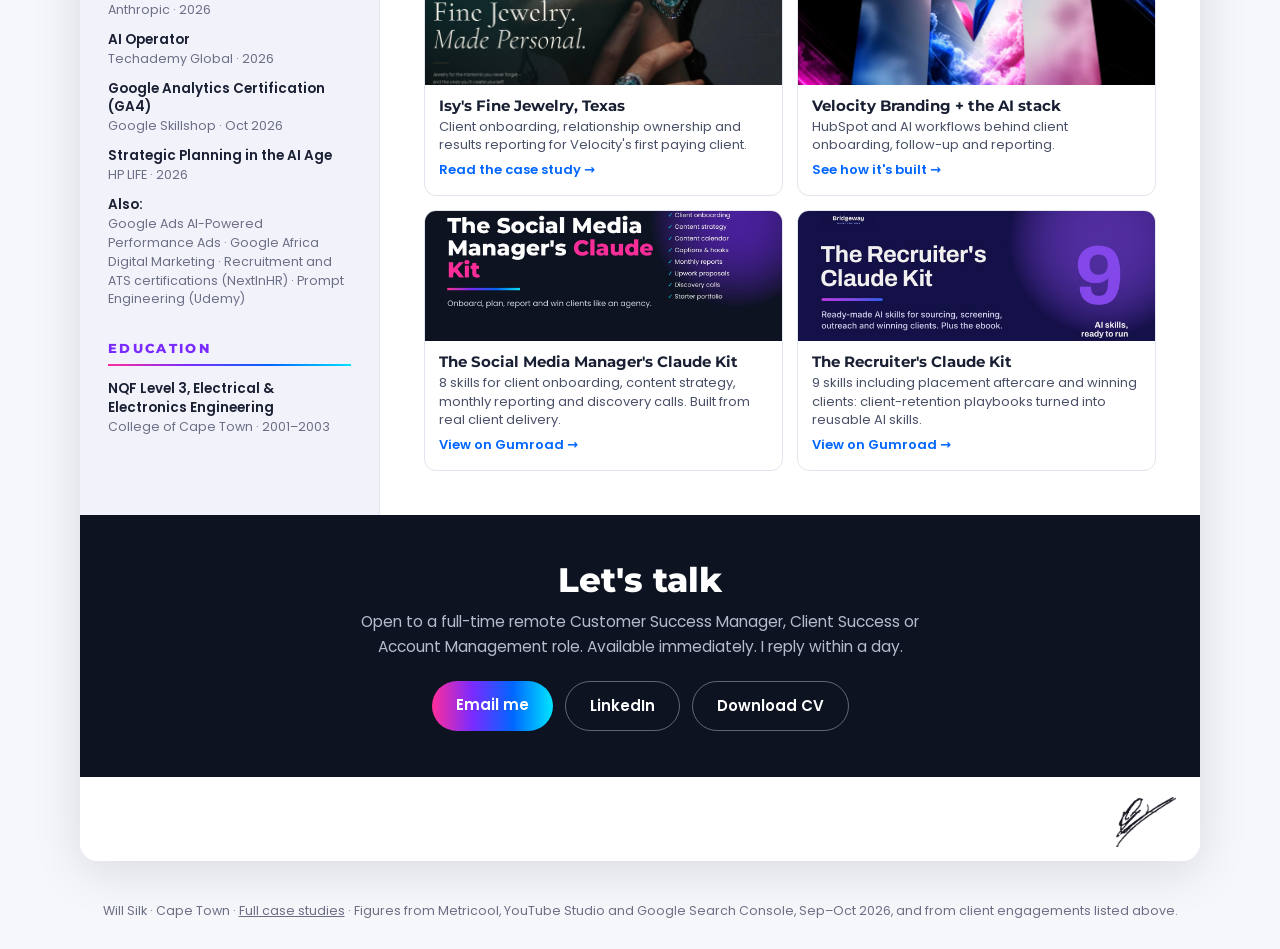
==== commit 31a61f91: "Portfolio: new Lufthansa wording, 100% retention, Service Hub cert" ====
--- a/index.html
+++ b/index.html
@@ -19,7 +19,7 @@
 <header class="head">
   <h1>Will <span>Silk</span></h1>
   <p class="role">Customer Success · Client Relationship Management · Account Management</p>
-  <p class="tag">15 years owning client relationships: loyalty and group travel leadership at Lufthansa InTouch, then UK, US and South African client accounts. 95% client satisfaction, a stalled US account recovered, onboarding playbooks and SOPs, CRM-led health tracking in HubSpot and Salesforce, and digital marketing and AI workflows that keep clients engaged.</p>
+  <p class="tag">15 years owning client relationships: client retention and service leadership at Lufthansa InTouch, then UK, US and South African client accounts. 95% client satisfaction, a stalled US account recovered, onboarding playbooks and SOPs, CRM-led health tracking in HubSpot and Salesforce, and digital marketing and AI workflows that keep clients engaged.</p>
   <div class="cta">
     <a class="btn" href="mailto:willsilk16@gmail.com">Email me</a>
     <a class="btn ghost" href="https://www.linkedin.com/in/willsilk" target="_blank" rel="noopener">LinkedIn</a>
@@ -34,6 +34,7 @@
 </header>
 
 <div class="strip">
+  <div><b>100%</b><span>retention on a 20–40 top-tier client portfolio at Lufthansa</span></div>
   <div><b>95%</b><span>client satisfaction across client accounts</span></div>
   <div><b>5 roles / 8 wks</b><span>stalled US account recovered</span></div>
   <div><b>40%</b><span>faster delivery after rebuilding process and reporting</span></div>
@@ -90,6 +91,7 @@
   <section>
     <h2>Certifications</h2>
     <p class="cert"><b>GenAI Essentials for Customer Success</b><span>CustomerSuccessU · 2026</span></p>
+    <p class="cert"><b>HubSpot Service Hub Software</b><span>HubSpot Academy · Nov 2026</span></p>
     <p class="cert"><b>Customer Success Fundamentals</b><span>2026</span></p>
     <p class="cert"><b>HubSpot Inbound Certified</b><span>HubSpot Academy · Oct 2026, valid to 2028</span></p>
     <p class="cert"><b>ITIL v4</b><span>2024</span></p>
@@ -110,7 +112,7 @@
 <main>
   <section>
     <h2>Profile</h2>
-    <p class="profile">Client success professional with 15 years owning client relationships. Nine years at Lufthansa InTouch, finishing as Loyalty and Group Travel Manager leading large service teams, then corporate travel at Key Travel and five-plus years managing UK, US and South African client accounts through recruitment and RPO delivery. I run onboarding, set expectations early, watch account health and step in before a problem becomes an escalation or a churn risk. Hands-on in HubSpot, Salesforce and Zendesk for pipelines, health tracking, follow-up and reporting, with SLA and KPI ownership. I also bring digital marketing (social, content, email, SEO) and AI-enabled workflows that help clients see results and stay. Moving into Customer Success, Client Success and Account Management.</p>
+    <p class="profile">Client success professional with 15 years owning client relationships. Nine years at Lufthansa InTouch, finishing in team leadership and client retention across large service teams, then corporate travel at Key Travel and five-plus years managing UK, US and South African client accounts through recruitment and RPO delivery. I run onboarding, set expectations early, watch account health and step in before a problem becomes an escalation or a churn risk. Hands-on in HubSpot, Salesforce and Zendesk for pipelines, health tracking, follow-up and reporting, with SLA and KPI ownership. I also bring digital marketing (social, content, email, SEO) and AI-enabled workflows that help clients see results and stay. Moving into Customer Success, Client Success and Account Management.</p>
   </section>
 
   <section>
@@ -188,10 +190,11 @@
 
     <article class="job">
       <span class="when">2010 – Jul 2019</span>
-      <h3>Loyalty &amp; Group Travel Manager</h3>
+      <h3>Client Success, Retention &amp; Operations Manager</h3>
       <p class="org">Lufthansa InTouch · Cape Town · several sectors over 9 years</p>
       <ul>
-        <li>Progressed into team leadership, running loyalty and group travel service for international customers: escalations, SLAs and relationship-first service across time zones.</li>
+        <li><b>100% client retention</b> across a portfolio of 20–40 top-tier Miles &amp; More / Star Alliance members (Senator and HON Circle) and group clients, as their dedicated portfolio manager: zero churn on that portfolio.</li>
+        <li>Progressed into team leadership, running service for international customers: escalations, SLAs and relationship-first service across time zones.</li>
       </ul>
     </article>
   </section>
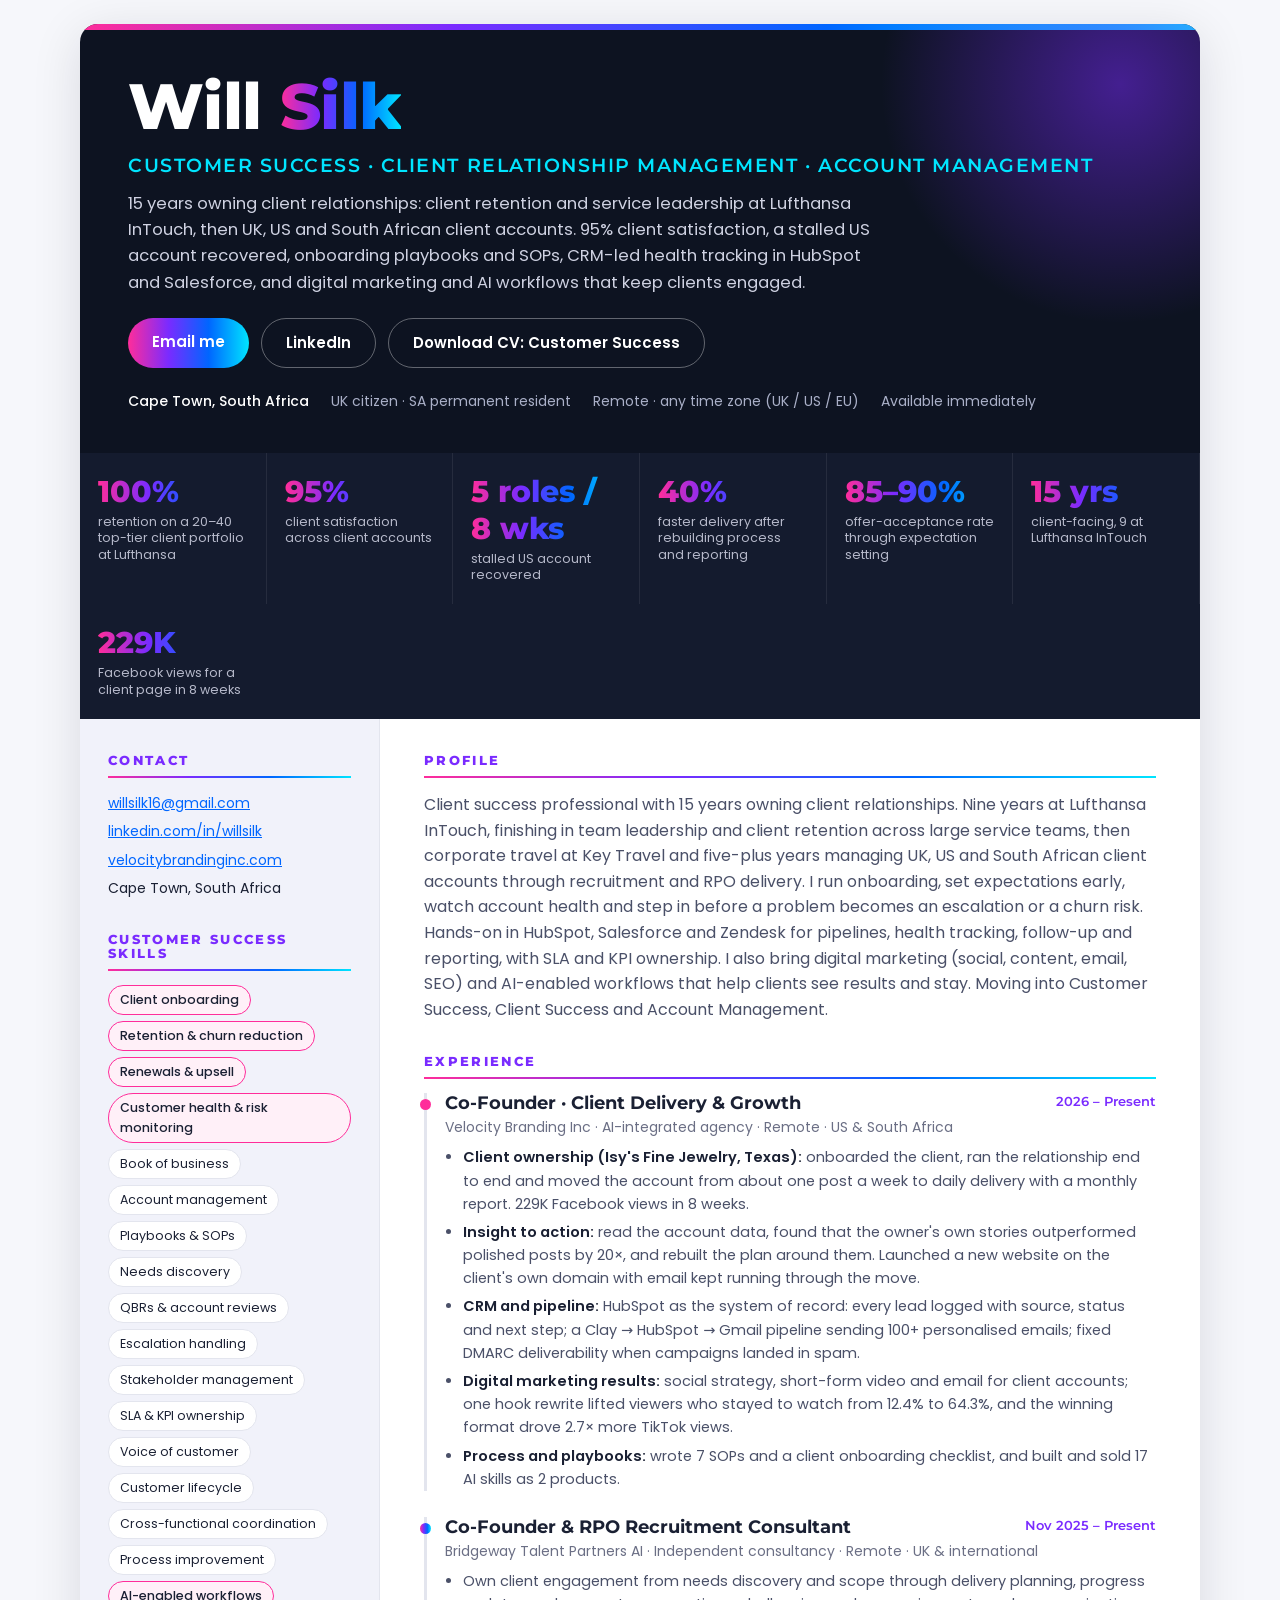
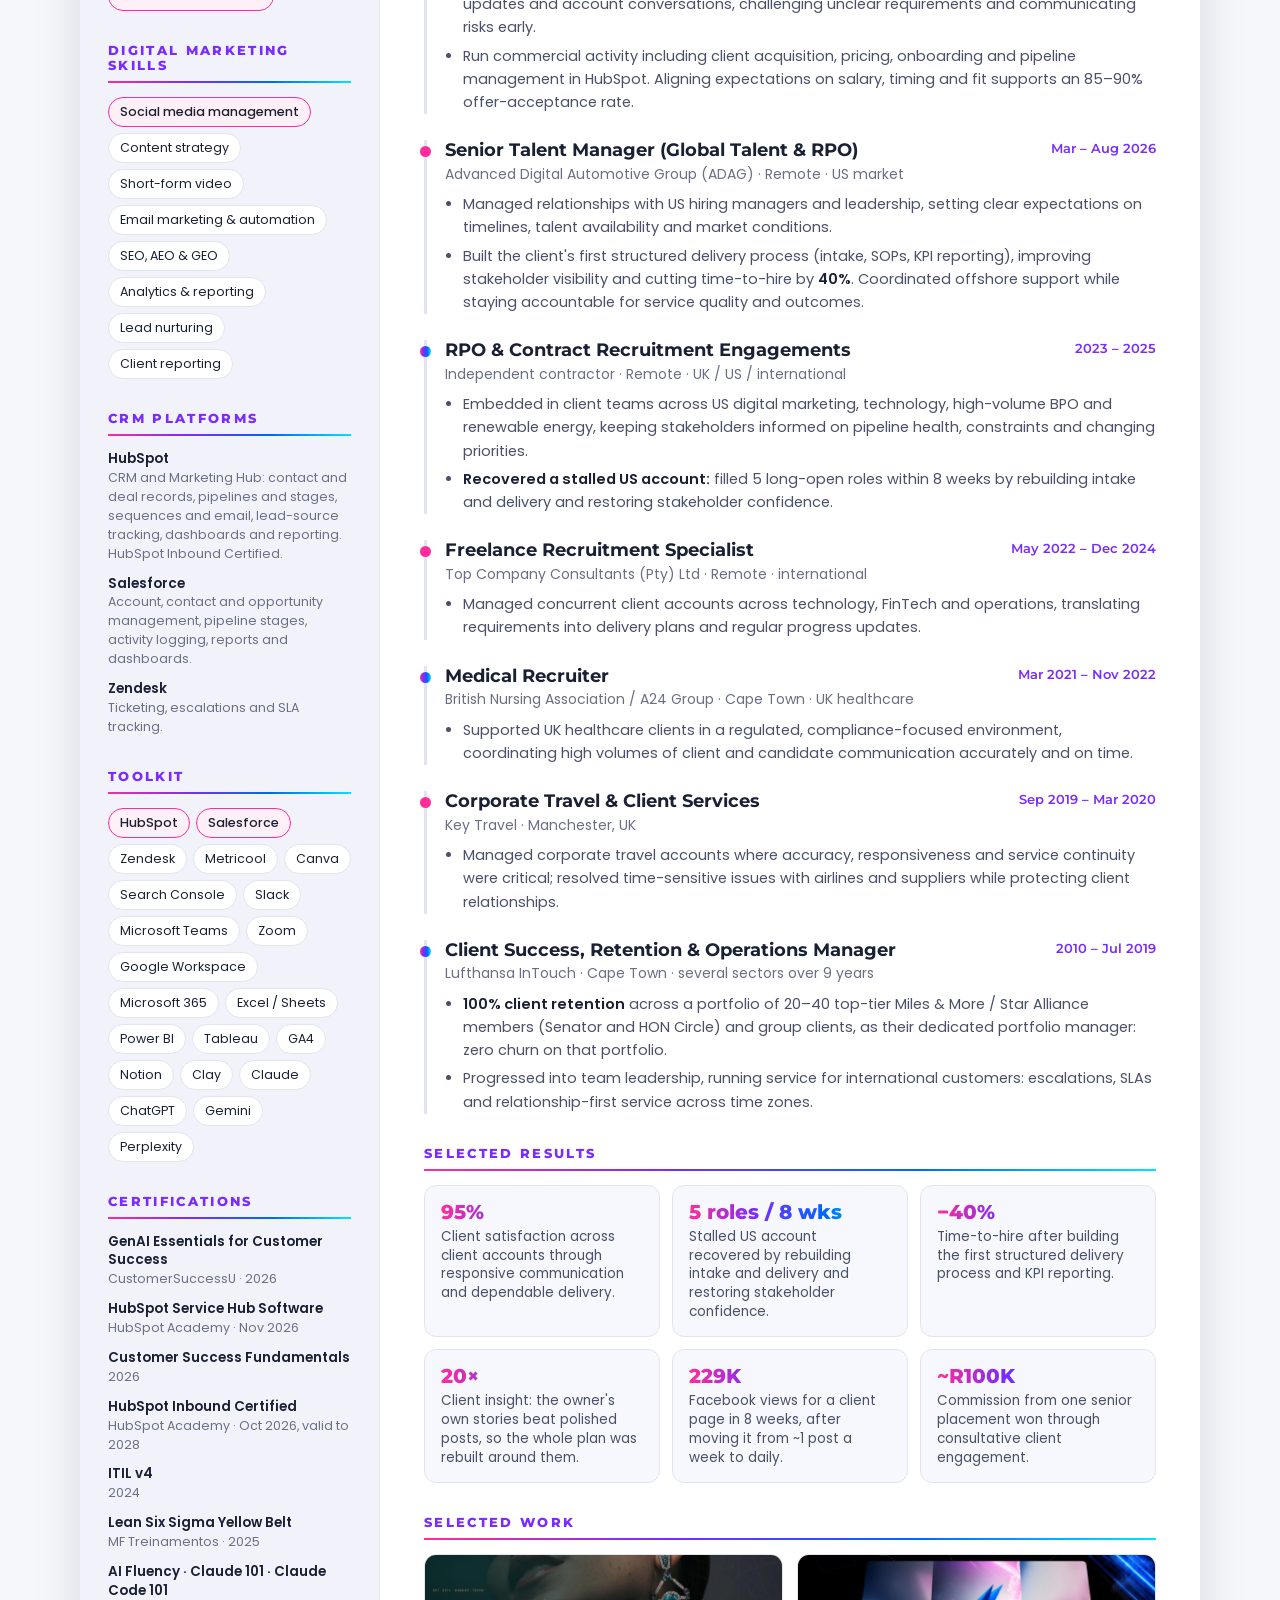
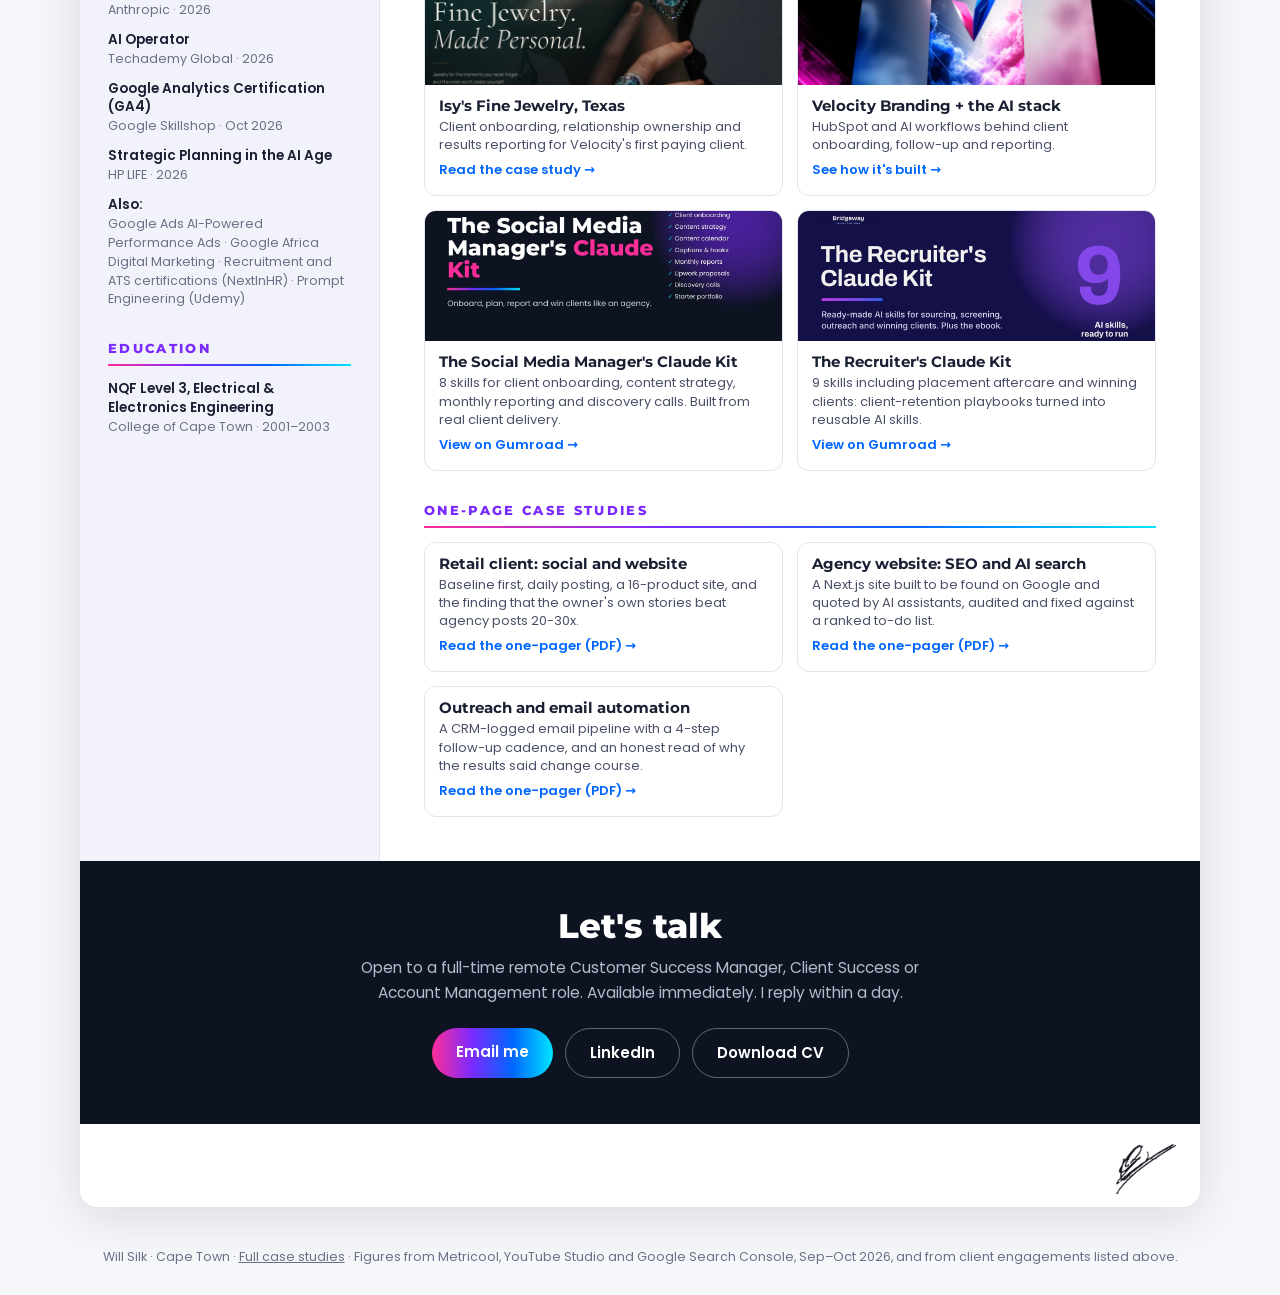
==== commit 30dd4f09: "Portfolio: add three one-page case studies (PDF) to CV page and work page Co-Authored-By: Claude Opu" ====
--- a/index.html
+++ b/index.html
@@ -232,6 +232,21 @@
       </a>
     </div>
   </section>
+
+  <section>
+    <h2>One-page case studies</h2>
+    <div class="work">
+      <a href="assets/case-studies/Case_Study_1_Retail_Client_Social_and_Website.pdf" target="_blank" rel="noopener">
+        <div><h4>Retail client: social and website</h4><p>Baseline first, daily posting, a 16-product site, and the finding that the owner's own stories beat agency posts 20-30x.</p><em>Read the one-pager (PDF) →</em></div>
+      </a>
+      <a href="assets/case-studies/Case_Study_2_Agency_Website_SEO_AEO.pdf" target="_blank" rel="noopener">
+        <div><h4>Agency website: SEO and AI search</h4><p>A Next.js site built to be found on Google and quoted by AI assistants, audited and fixed against a ranked to-do list.</p><em>Read the one-pager (PDF) →</em></div>
+      </a>
+      <a href="assets/case-studies/Case_Study_3_Outreach_and_Email_Automation.pdf" target="_blank" rel="noopener">
+        <div><h4>Outreach and email automation</h4><p>A CRM-logged email pipeline with a 4-step follow-up cadence, and an honest read of why the results said change course.</p><em>Read the one-pager (PDF) →</em></div>
+      </a>
+    </div>
+  </section>
 </main>
 </div>
 
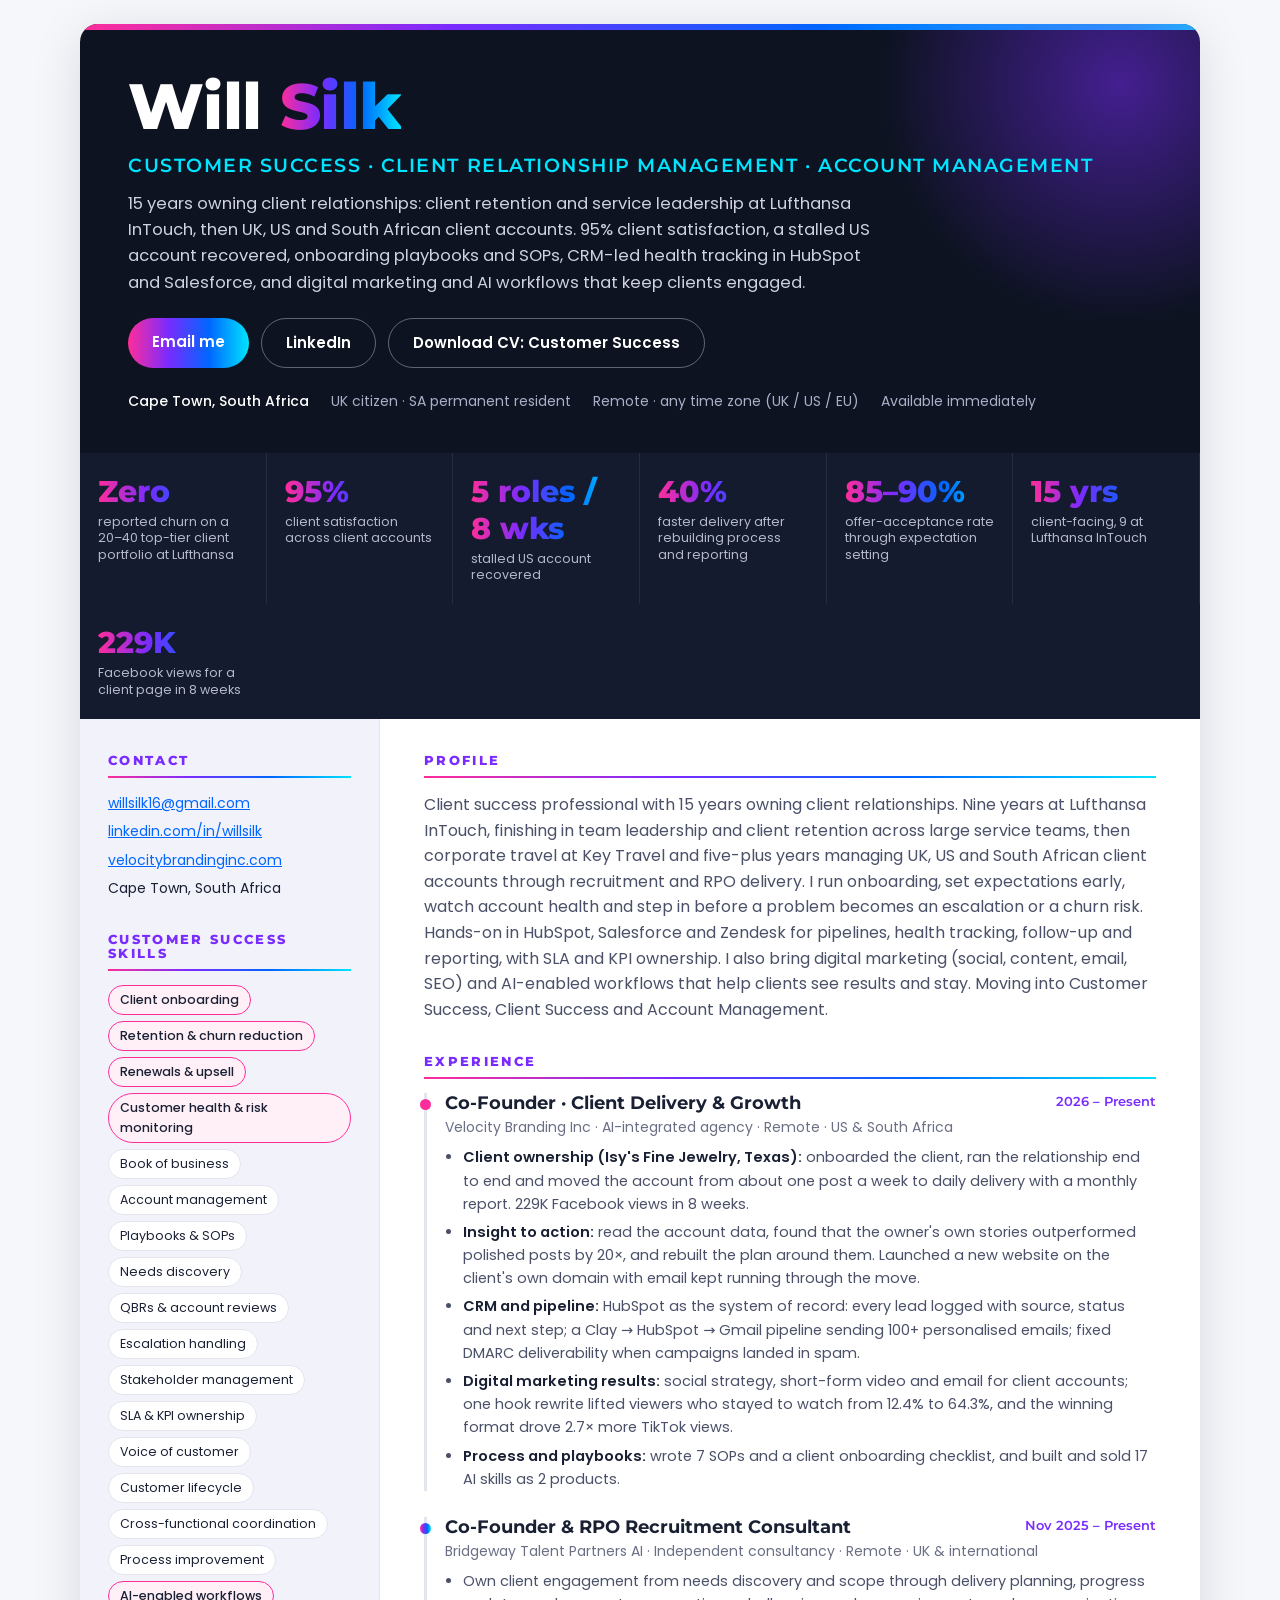
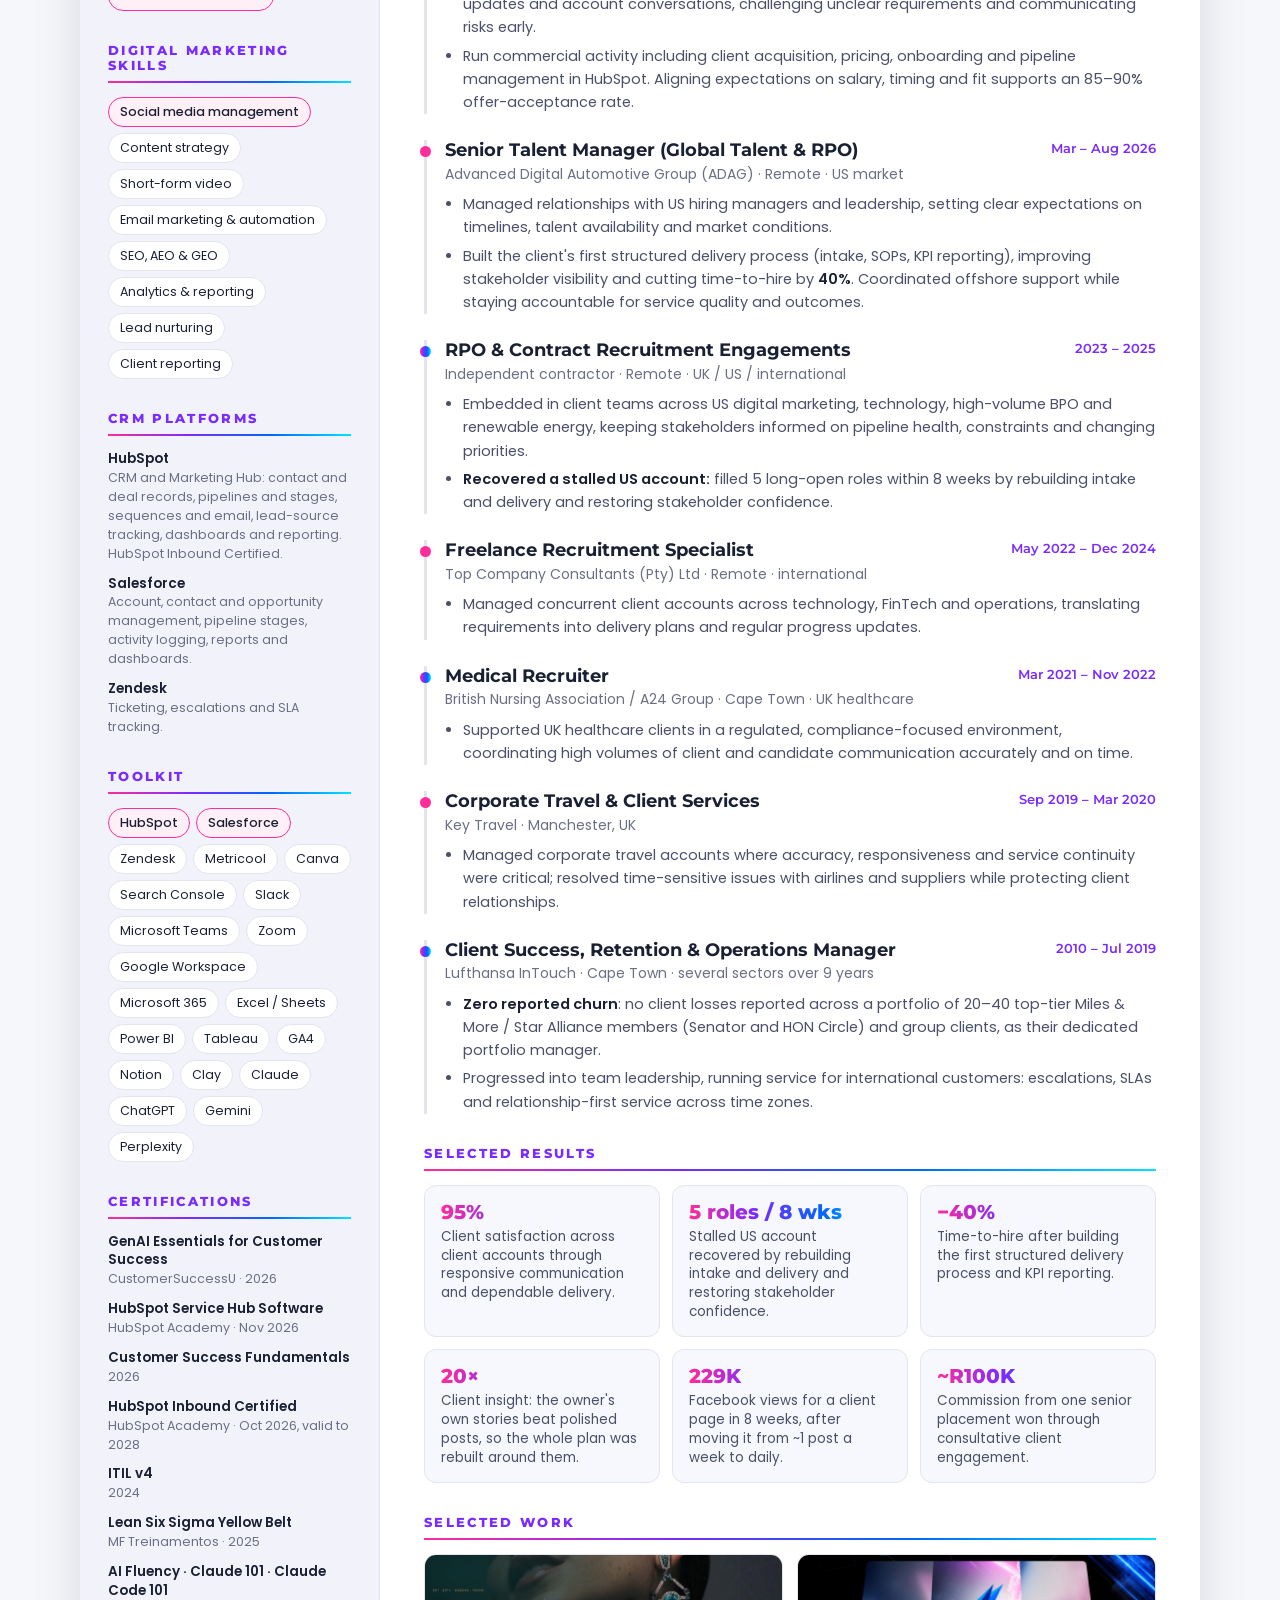
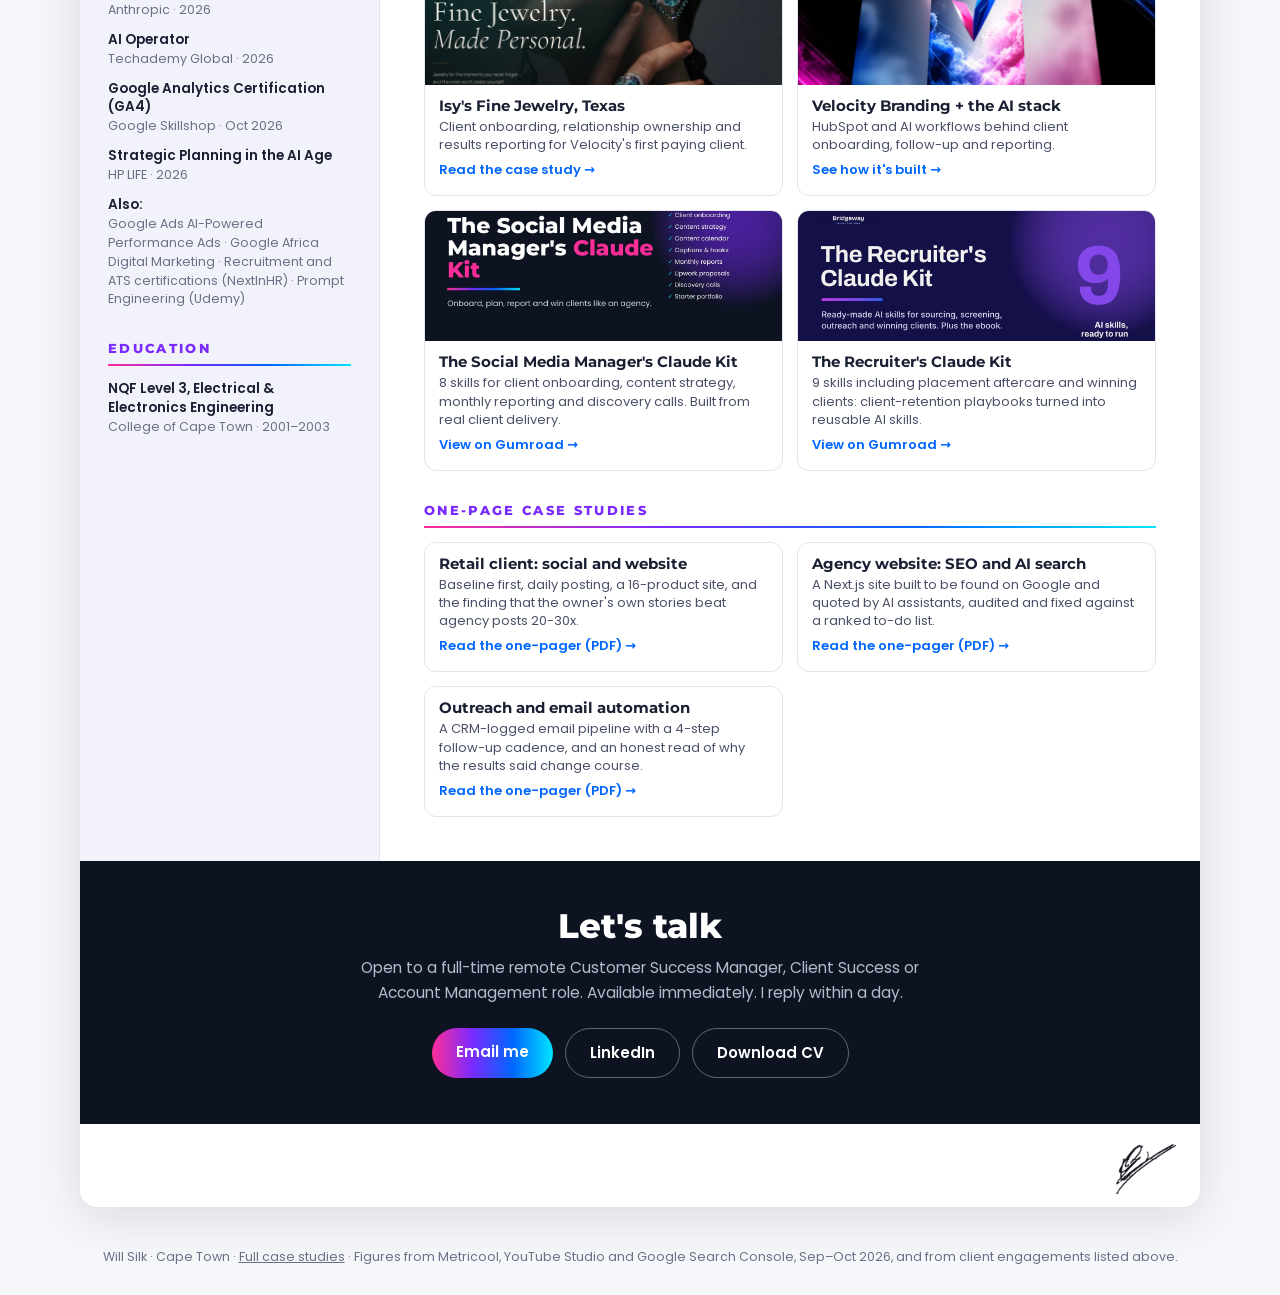
==== commit 9c761334: "Replace 100% retention with zero reported churn" ====
--- a/index.html
+++ b/index.html
@@ -34,7 +34,7 @@
 </header>
 
 <div class="strip">
-  <div><b>100%</b><span>retention on a 20–40 top-tier client portfolio at Lufthansa</span></div>
+  <div><b>Zero</b><span>reported churn on a 20–40 top-tier client portfolio at Lufthansa</span></div>
   <div><b>95%</b><span>client satisfaction across client accounts</span></div>
   <div><b>5 roles / 8 wks</b><span>stalled US account recovered</span></div>
   <div><b>40%</b><span>faster delivery after rebuilding process and reporting</span></div>
@@ -193,7 +193,7 @@
       <h3>Client Success, Retention &amp; Operations Manager</h3>
       <p class="org">Lufthansa InTouch · Cape Town · several sectors over 9 years</p>
       <ul>
-        <li><b>100% client retention</b> across a portfolio of 20–40 top-tier Miles &amp; More / Star Alliance members (Senator and HON Circle) and group clients, as their dedicated portfolio manager: zero churn on that portfolio.</li>
+        <li><b>Zero reported churn</b>: no client losses reported across a portfolio of 20–40 top-tier Miles &amp; More / Star Alliance members (Senator and HON Circle) and group clients, as their dedicated portfolio manager.</li>
         <li>Progressed into team leadership, running service for international customers: escalations, SLAs and relationship-first service across time zones.</li>
       </ul>
     </article>
